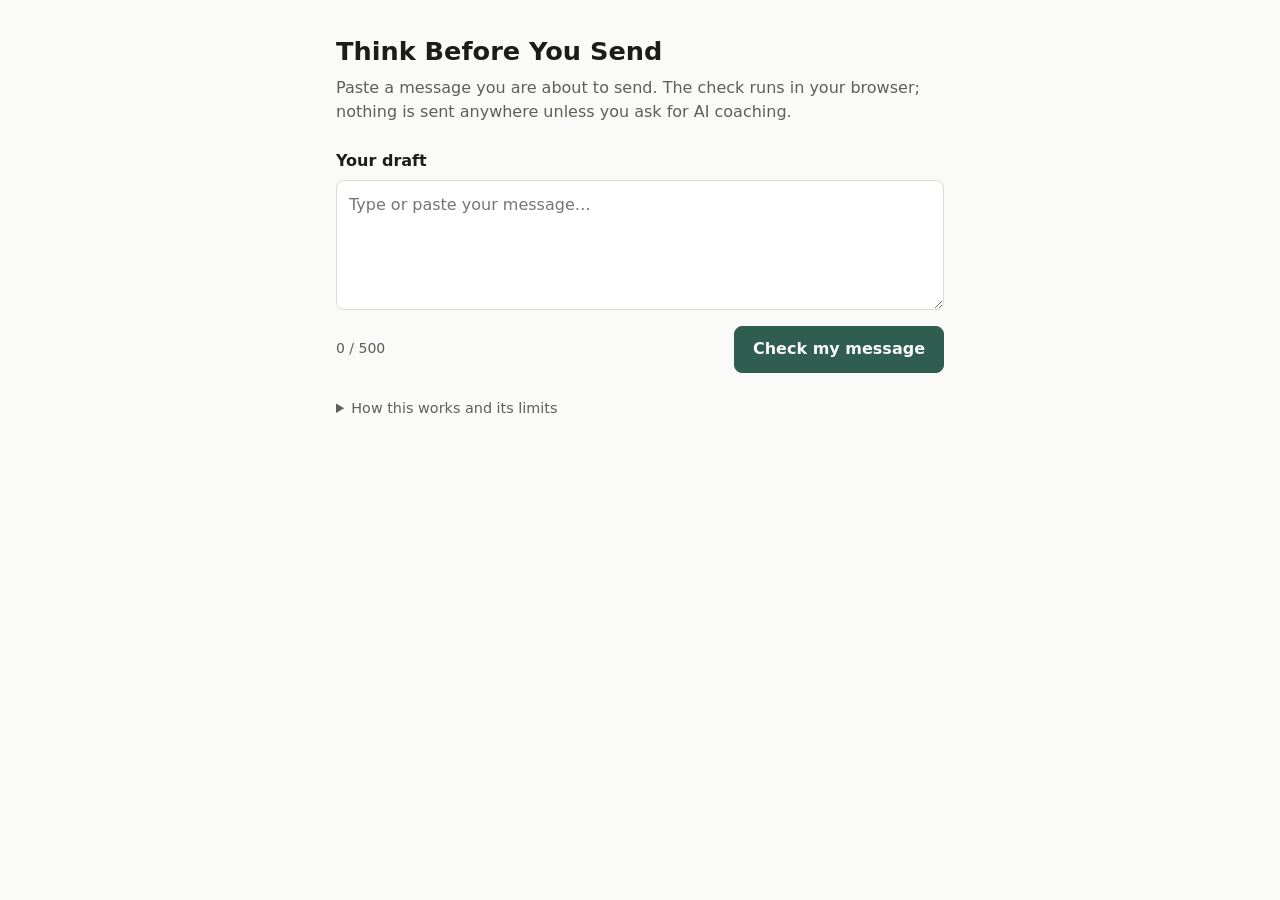
==== docs/index.html @ 40714831 "Think Before You Send: detector, worker, site" ====
<!doctype html>
<html lang="en">
<head>
<meta charset="utf-8">
<meta name="viewport" content="width=device-width, initial-scale=1">
<title>Think Before You Send</title>
<meta name="description" content="Check a draft message for aggression and get a calmer way to say it. The check runs in your browser.">
<style>
  :root {
    --bg: #fafaf8; --fg: #1c1c1a; --muted: #5f5f58; --card: #ffffff; --line: #dcdcd4;
    --accent: #2f5d50; --ok: #1f6b3a; --warn: #8a5a00; --bad: #a3262a;
    --ok-bg: #e7f4ea; --warn-bg: #fdf1d8; --bad-bg: #fbe6e6;
  }
  @media (prefers-color-scheme: dark) {
    :root:not([data-theme="light"]) {
      --bg: #151614; --fg: #ecece6; --muted: #a2a299; --card: #1d1f1c; --line: #34372f;
      --accent: #7fb7a4; --ok: #7ed39a; --warn: #f0c46a; --bad: #ff8d90;
      --ok-bg: #16301f; --warn-bg: #352a10; --bad-bg: #3a1a1b;
    }
  }
  * { box-sizing: border-box; }
  body { margin: 0; background: var(--bg); color: var(--fg); font: 16px/1.55 system-ui, -apple-system, "Segoe UI", sans-serif; }
  main { max-width: 640px; margin: 0 auto; padding: 32px 16px 56px; }
  h1 { font-size: 1.6rem; margin: 0 0 4px; }
  .sub { color: var(--muted); margin: 0 0 24px; }
  label { font-weight: 600; display: block; margin-bottom: 6px; }
  textarea { width: 100%; min-height: 130px; padding: 12px; font: inherit; color: var(--fg); background: var(--card);
             border: 1px solid var(--line); border-radius: 8px; resize: vertical; }
  textarea:focus-visible, button:focus-visible { outline: 3px solid var(--accent); outline-offset: 2px; }
  .row { display: flex; justify-content: space-between; align-items: center; gap: 12px; margin-top: 8px; }
  .count { color: var(--muted); font-size: .875rem; }
  button { font: inherit; font-weight: 600; padding: 10px 18px; border-radius: 8px; border: 1px solid var(--accent);
           background: var(--accent); color: var(--bg); cursor: pointer; }
  button.secondary { background: transparent; color: var(--accent); }
  button:disabled { opacity: .55; cursor: default; }
  #result { margin-top: 24px; }
  .panel { border-radius: 8px; padding: 16px; border: 1px solid var(--line); background: var(--card); }
  .panel.ok { background: var(--ok-bg); border-color: var(--ok); }
  .panel.warn { background: var(--warn-bg); border-color: var(--warn); }
  .panel.bad { background: var(--bad-bg); border-color: var(--bad); }
  .panel h2 { font-size: 1.05rem; margin: 0 0 6px; }
  .panel p { margin: 6px 0; }
  .panel ul { margin: 6px 0 0; padding-left: 1.2rem; }
  dl { margin: 12px 0 0; }
  dt { font-weight: 600; margin-top: 8px; }
  dd { margin: 0; }
  .starter { font-style: italic; }
  .actions { margin-top: 12px; display: flex; gap: 8px; flex-wrap: wrap; }
  .note { color: var(--muted); font-size: .875rem; margin-top: 24px; }
  details { margin-top: 24px; color: var(--muted); font-size: .9rem; }
  summary { cursor: pointer; }
</style>
</head>
<body>
<main>
  <h1>Think Before You Send</h1>
  <p class="sub">Paste a message you are about to send. The check runs in your browser; nothing is sent anywhere unless you ask for AI coaching.</p>

  <label for="draft">Your draft</label>
  <textarea id="draft" maxlength="500" placeholder="Type or paste your message…" aria-describedby="count"></textarea>
  <div class="row">
    <span class="count" id="count" aria-live="off">0 / 500</span>
    <button id="check" type="button">Check my message</button>
  </div>

  <div id="result" role="status" aria-live="polite"></div>

  <details>
    <summary>How this works and its limits</summary>
    <p>A small classifier trained on public comment data (Civil Comments, CC0) scores your text locally. It misses roughly half of aggressive messages and can flag harmless ones, so treat it as a prompt to reread, not a verdict.</p>
    <p>If you choose AI coaching, only that message is sent to a proxy and on to a third-party language model (via OpenRouter). It is not stored by this site. Do not include names, passwords or other private details.</p>
    <p>This is a communication aid, not therapy or crisis support.</p>
  </details>
</main>

<script src="detector.js"></script>
<script>
(function () {
  "use strict";
  // Set to your deployed Worker URL, e.g. "https://think-before-you-send.<account>.workers.dev".
  // Leave empty to run fully offline (local tips only, no AI coaching button).
  var WORKER_URL = "https://think-before-you-send.drmurtadha.workers.dev";

  var SELF_HARM = /\b(kill(ing)? myself|end(ing)? my life|want to die|wanna die|suicid\w*|don'?t want to (live|be here|exist)|better off dead)\b/i;
  var LOCAL_TIPS = [
    "Name the feeling instead of the person: “I felt ignored” lands better than “You never listen.”",
    "Describe what happened, not what the other person is.",
    "Say what you need next, in one sentence.",
    "If you are very angry, wait ten minutes before sending."
  ];

  var $ = function (id) { return document.getElementById(id); };
  var draft = $("draft"), result = $("result"), checkBtn = $("check"), detector = null;

  function el(tag, cls, text) {
    var n = document.createElement(tag);
    if (cls) n.className = cls;
    if (text != null) n.textContent = text;
    return n;
  }
  function panel(kind, title) {
    var p = el("div", "panel " + kind);
    p.appendChild(el("h2", null, title));
    return p;
  }
  function show(node) { result.replaceChildren(node); }

  draft.addEventListener("input", function () { $("count").textContent = draft.value.length + " / 500"; });

  fetch("model.json").then(function (r) {
    if (!r.ok) throw new Error(r.status);
    return r.json();
  }).then(function (m) {
    detector = AggressionDetector.create(m);
  }).catch(function () {
    checkBtn.disabled = true;
    show(panel("warn", "Could not load the checker. Reload the page, or open it from a web server rather than a file."));
  });

  function localTips(parent) {
    var ul = el("ul");
    LOCAL_TIPS.forEach(function (t) { ul.appendChild(el("li", null, t)); });
    parent.appendChild(ul);
  }

  function renderCoaching(box, c) {
    box.replaceChildren();
    box.appendChild(el("h2", null, c.aggressive ? "AI coaching" : "AI second opinion: this reads as direct, not aggressive"));
    var dl = el("dl");
    [["Likely feeling or need", c.feeling], ["How it may land", c.impact], ["Try this", c.tip]].forEach(function (kv) {
      if (!kv[1]) return;
      dl.appendChild(el("dt", null, kv[0]));
      dl.appendChild(el("dd", null, kv[1]));
    });
    if (c.starter) {
      dl.appendChild(el("dt", null, "Start your own version with"));
      dl.appendChild(el("dd", "starter", "“" + c.starter + " …”"));
    }
    box.appendChild(dl);
  }

  function askAI(text, band, box, btn) {
    btn.disabled = true;
    btn.textContent = "Asking…";
    fetch(WORKER_URL.replace(/\/$/, "") + "/coach", {
      method: "POST",
      headers: { "content-type": "application/json" },
      body: JSON.stringify({ message: text, band: band })
    }).then(function (r) {
      if (!r.ok) throw new Error(r.status);
      return r.json();
    }).then(function (c) {
      renderCoaching(box, c);
    }).catch(function () {
      btn.disabled = false;
      btn.textContent = "Try AI coaching again";
      var old = box.querySelector(".err");
      if (!old) box.appendChild(el("p", "err", "AI coaching is unavailable right now. The tips above still apply."));
    });
  }

  function aiBlock(text, band, label) {
    var box = el("div", "ai");
    if (!WORKER_URL) return box;
    var btn = el("button", "secondary", label);
    btn.type = "button";
    btn.addEventListener("click", function () { askAI(text, band, box, btn); });
    var actions = el("div", "actions");
    actions.appendChild(btn);
    box.appendChild(actions);
    box.appendChild(el("p", "note", "Sends this message to a third-party AI service."));
    return box;
  }

  checkBtn.addEventListener("click", function () {
    var text = draft.value.trim();
    if (!text) { show(panel("warn", "Type a message first.")); return; }
    if (!detector) return;

    if (SELF_HARM.test(text)) {
      var s = panel("warn", "This sounds like it may be about you, not someone else");
      s.appendChild(el("p", null, "If you are thinking about hurting yourself, please contact local emergency services or a crisis line now, or talk to someone you trust. You can find a crisis line for your country at findahelpline.com."));
      s.appendChild(el("p", null, "This tool is not able to help with that."));
      show(s);
      return;
    }

    var r = detector.check(text);
    var p;
    if (r.band === "ok") {
      p = panel("ok", "No aggression flagged");
      p.appendChild(el("p", null, "The checker misses some things. Read it once more as the person receiving it."));
    } else if (r.band === "borderline") {
      p = panel("warn", "This could be read as aggressive");
      p.appendChild(el("p", null, "It is close to the line. Consider how the other person will feel, or get a second opinion."));
      localTips(p);
      p.appendChild(aiBlock(text, "borderline", "Get a second opinion from AI"));
    } else {
      p = panel("bad", "Hold on: this reads as aggressive");
      p.appendChild(el("p", null, "Before sending, try one of these:"));
      localTips(p);
      p.appendChild(aiBlock(text, "block", "Get AI coaching for this message"));
    }
    show(p);
  });
})();
</script>
</body>
</html>
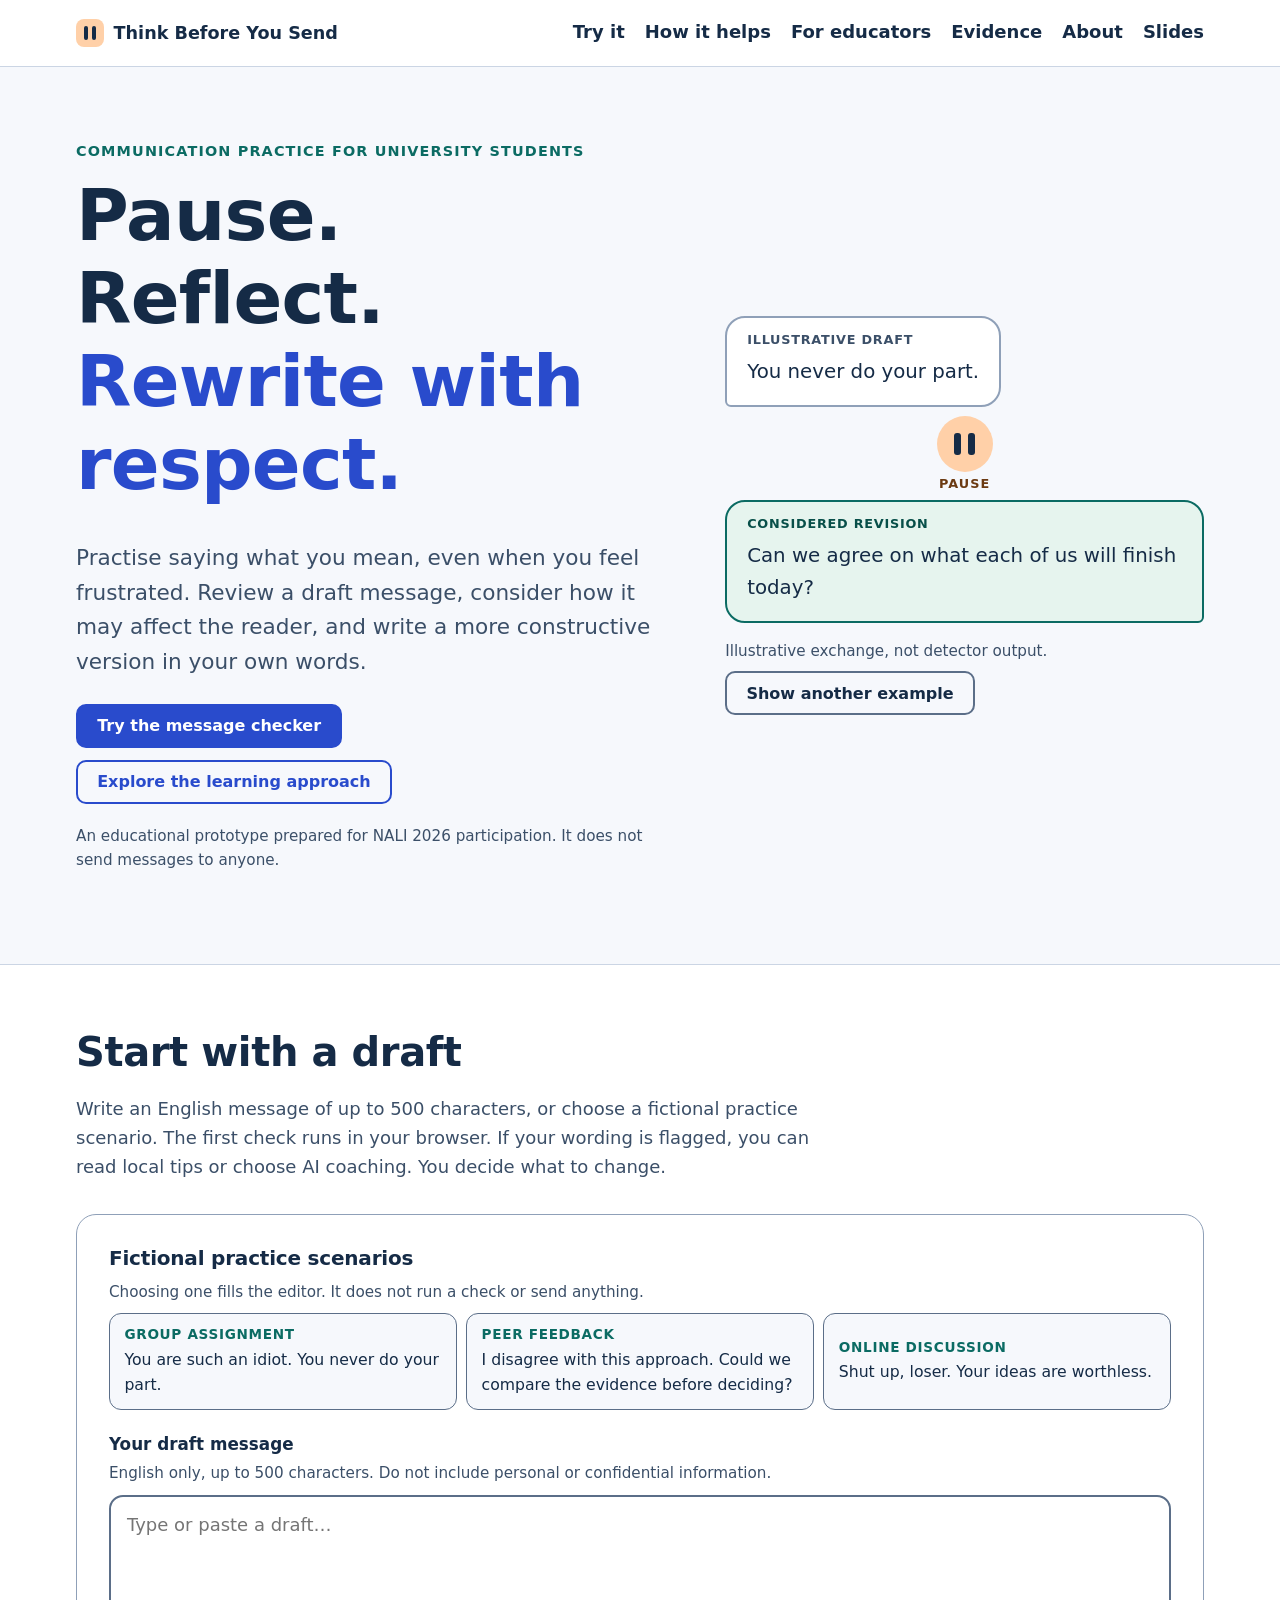
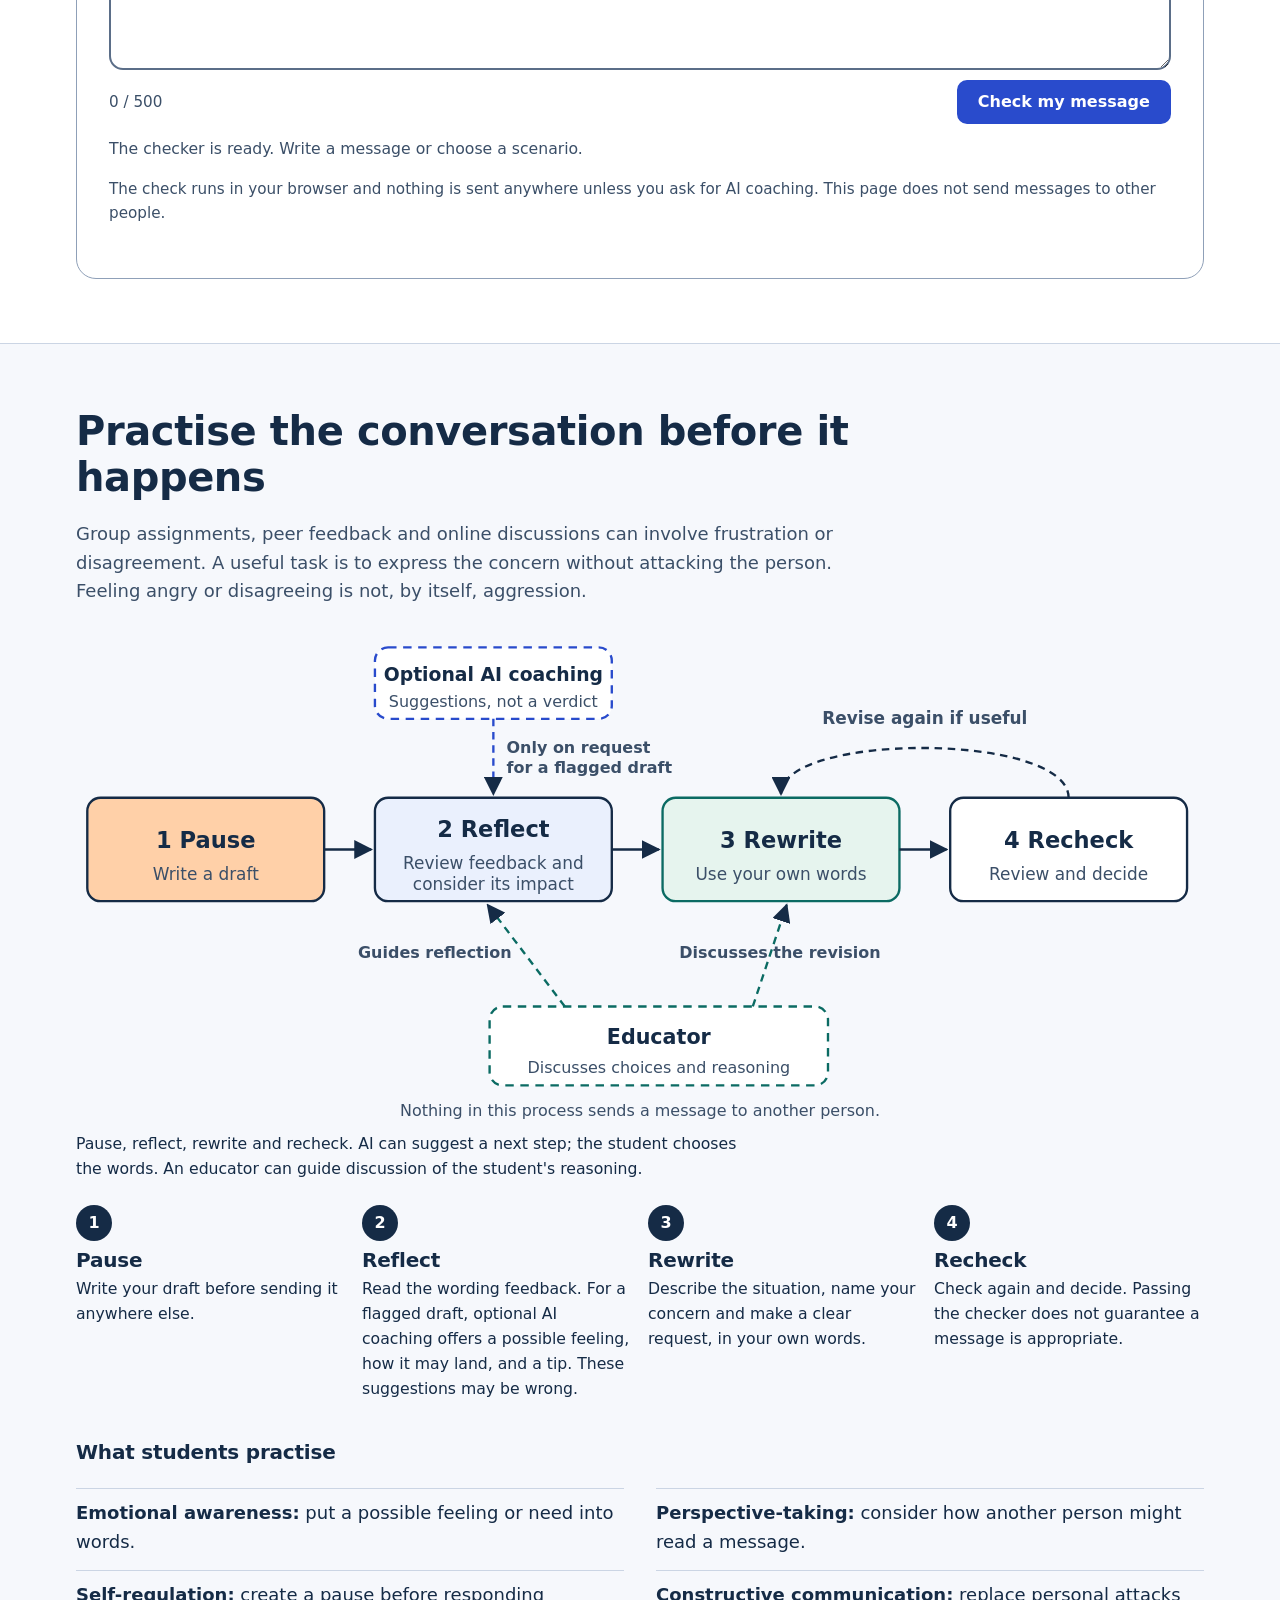
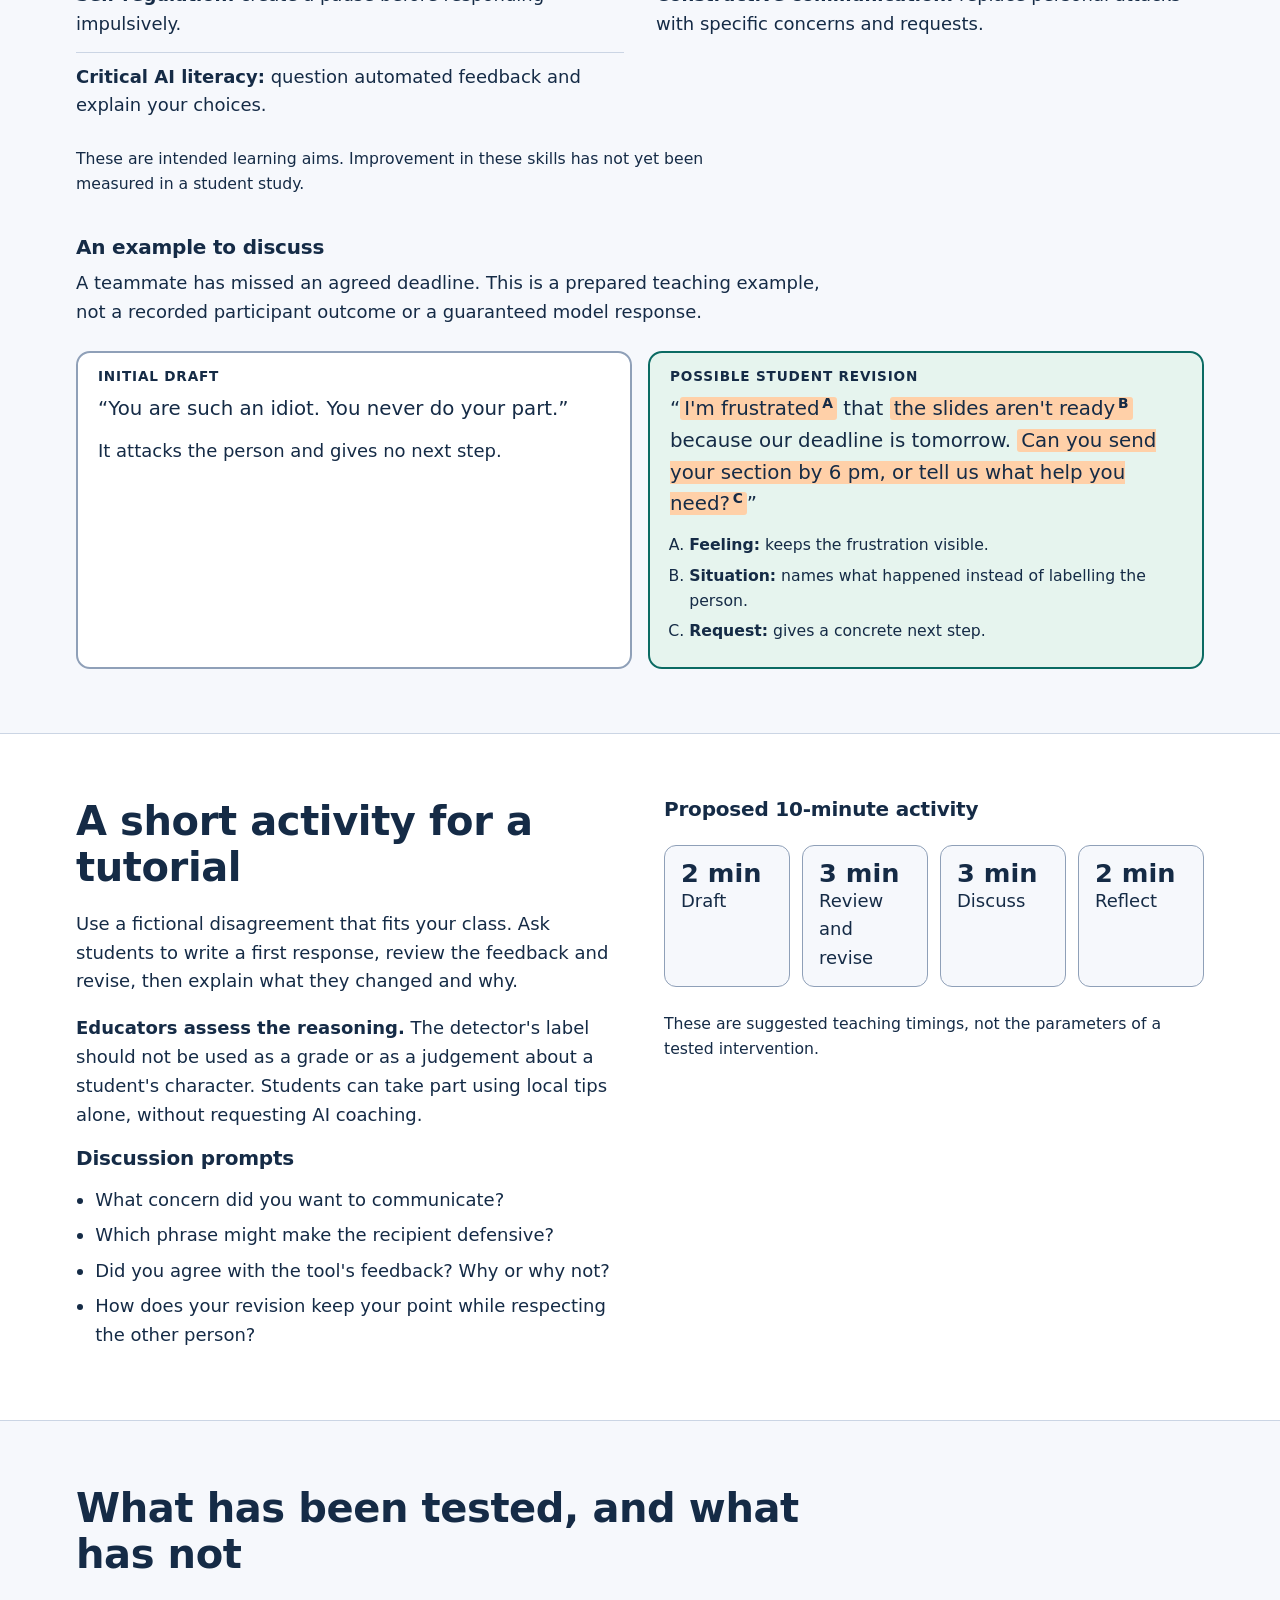
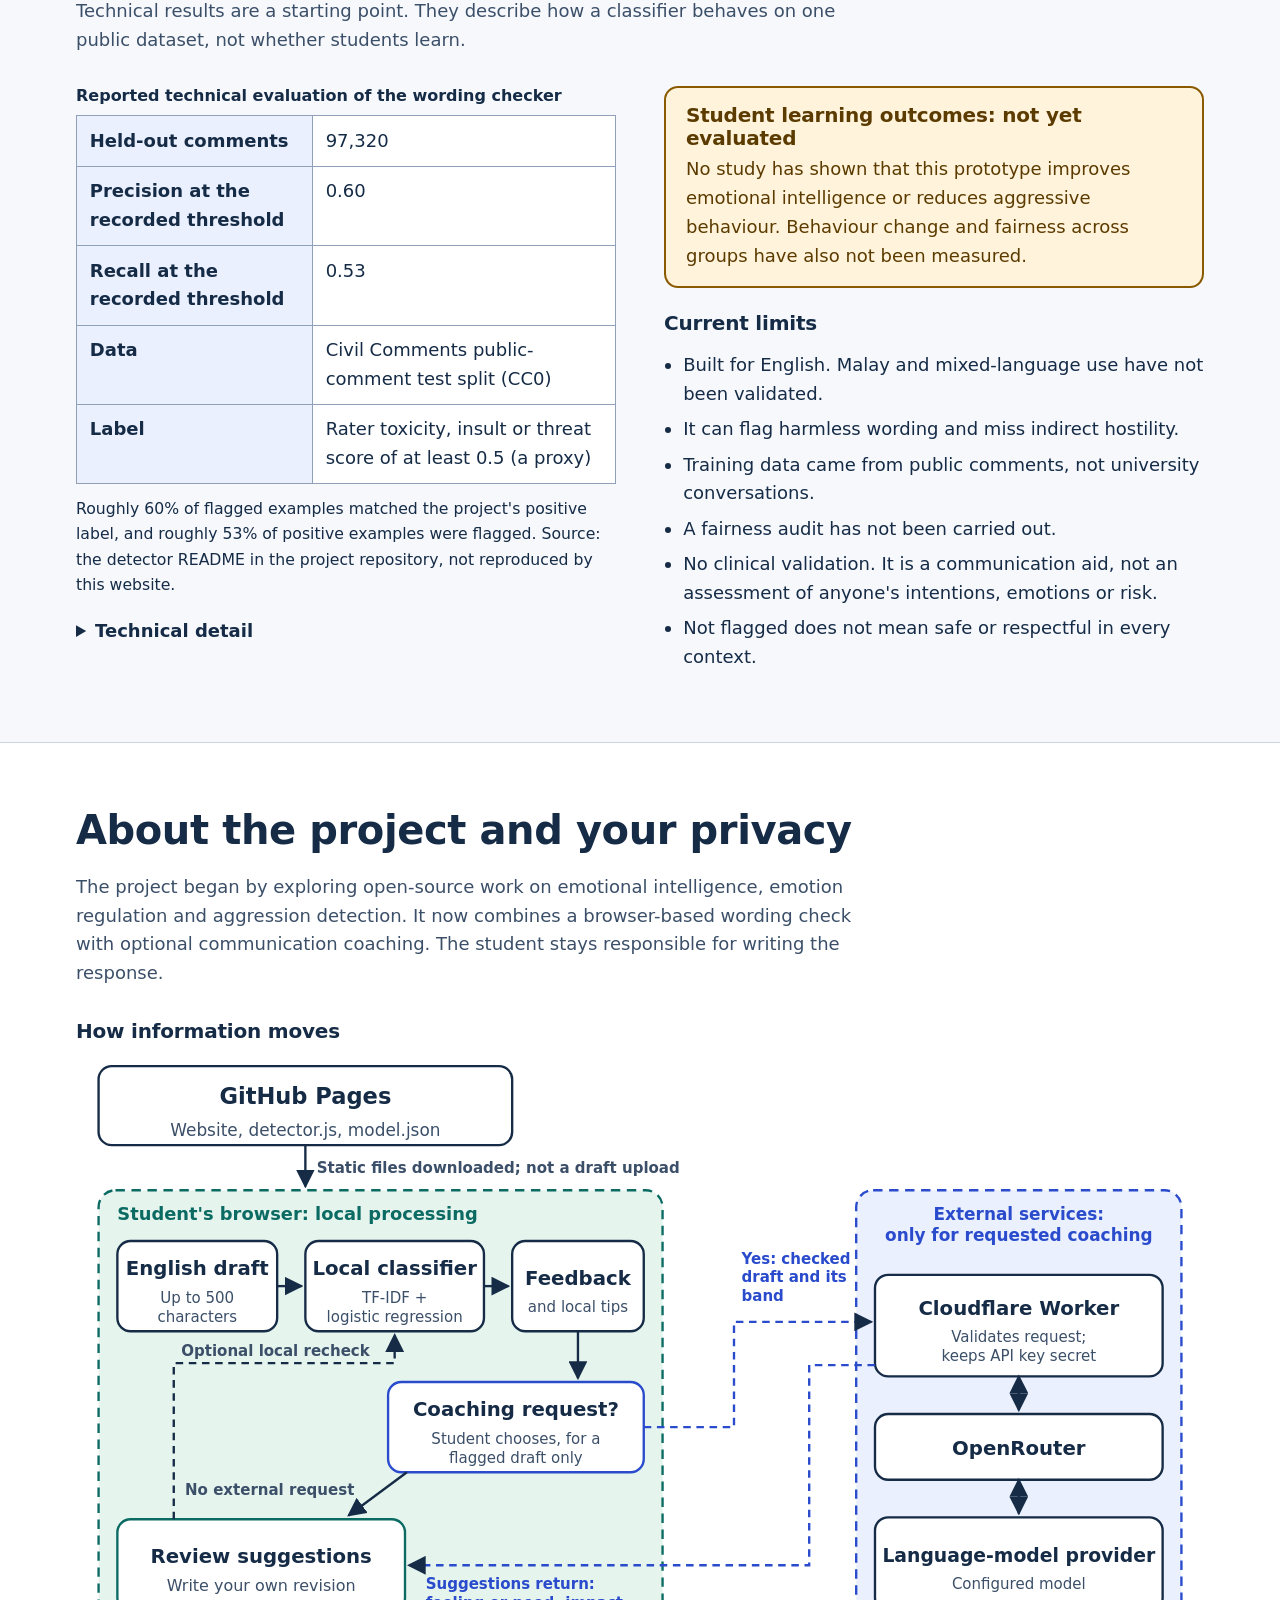
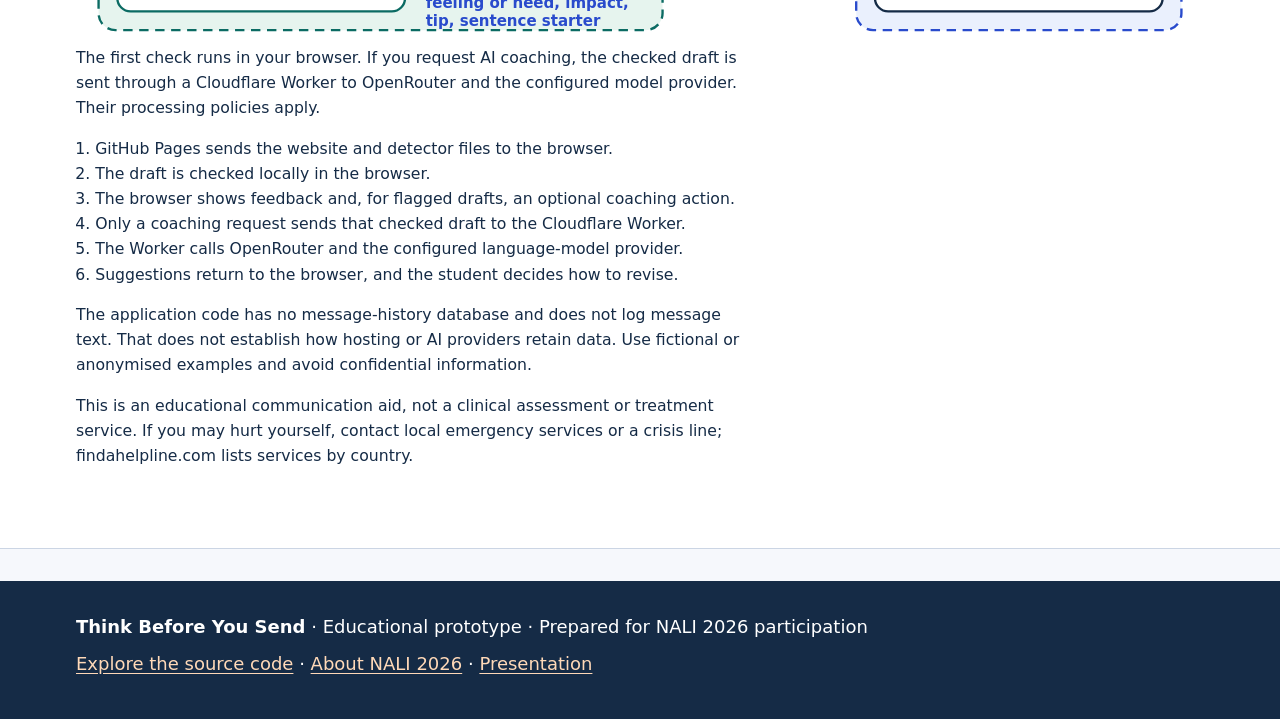
==== commit 8d7b40f0: "Redesign site for NALI 2026 and add browser presentation - New page structure: hero, checker, learni" ====
--- a/docs/index.html
+++ b/docs/index.html
@@ -3,207 +3,325 @@
 <head>
 <meta charset="utf-8">
 <meta name="viewport" content="width=device-width, initial-scale=1">
-<title>Think Before You Send</title>
-<meta name="description" content="Check a draft message for aggression and get a calmer way to say it. The check runs in your browser.">
-<style>
-  :root {
-    --bg: #fafaf8; --fg: #1c1c1a; --muted: #5f5f58; --card: #ffffff; --line: #dcdcd4;
-    --accent: #2f5d50; --ok: #1f6b3a; --warn: #8a5a00; --bad: #a3262a;
-    --ok-bg: #e7f4ea; --warn-bg: #fdf1d8; --bad-bg: #fbe6e6;
-  }
-  @media (prefers-color-scheme: dark) {
-    :root:not([data-theme="light"]) {
-      --bg: #151614; --fg: #ecece6; --muted: #a2a299; --card: #1d1f1c; --line: #34372f;
-      --accent: #7fb7a4; --ok: #7ed39a; --warn: #f0c46a; --bad: #ff8d90;
-      --ok-bg: #16301f; --warn-bg: #352a10; --bad-bg: #3a1a1b;
-    }
-  }
-  * { box-sizing: border-box; }
-  body { margin: 0; background: var(--bg); color: var(--fg); font: 16px/1.55 system-ui, -apple-system, "Segoe UI", sans-serif; }
-  main { max-width: 640px; margin: 0 auto; padding: 32px 16px 56px; }
-  h1 { font-size: 1.6rem; margin: 0 0 4px; }
-  .sub { color: var(--muted); margin: 0 0 24px; }
-  label { font-weight: 600; display: block; margin-bottom: 6px; }
-  textarea { width: 100%; min-height: 130px; padding: 12px; font: inherit; color: var(--fg); background: var(--card);
-             border: 1px solid var(--line); border-radius: 8px; resize: vertical; }
-  textarea:focus-visible, button:focus-visible { outline: 3px solid var(--accent); outline-offset: 2px; }
-  .row { display: flex; justify-content: space-between; align-items: center; gap: 12px; margin-top: 8px; }
-  .count { color: var(--muted); font-size: .875rem; }
-  button { font: inherit; font-weight: 600; padding: 10px 18px; border-radius: 8px; border: 1px solid var(--accent);
-           background: var(--accent); color: var(--bg); cursor: pointer; }
-  button.secondary { background: transparent; color: var(--accent); }
-  button:disabled { opacity: .55; cursor: default; }
-  #result { margin-top: 24px; }
-  .panel { border-radius: 8px; padding: 16px; border: 1px solid var(--line); background: var(--card); }
-  .panel.ok { background: var(--ok-bg); border-color: var(--ok); }
-  .panel.warn { background: var(--warn-bg); border-color: var(--warn); }
-  .panel.bad { background: var(--bad-bg); border-color: var(--bad); }
-  .panel h2 { font-size: 1.05rem; margin: 0 0 6px; }
-  .panel p { margin: 6px 0; }
-  .panel ul { margin: 6px 0 0; padding-left: 1.2rem; }
-  dl { margin: 12px 0 0; }
-  dt { font-weight: 600; margin-top: 8px; }
-  dd { margin: 0; }
-  .starter { font-style: italic; }
-  .actions { margin-top: 12px; display: flex; gap: 8px; flex-wrap: wrap; }
-  .note { color: var(--muted); font-size: .875rem; margin-top: 24px; }
-  details { margin-top: 24px; color: var(--muted); font-size: .9rem; }
-  summary { cursor: pointer; }
-</style>
+<title>Think Before You Send: practise respectful messages</title>
+<meta name="description" content="A communication practice tool for university students: check a draft message, reflect on how it may land, and rewrite it in your own words.">
+<link rel="stylesheet" href="assets/css/site.css">
 </head>
 <body>
-<main>
-  <h1>Think Before You Send</h1>
-  <p class="sub">Paste a message you are about to send. The check runs in your browser; nothing is sent anywhere unless you ask for AI coaching.</p>
-
-  <label for="draft">Your draft</label>
-  <textarea id="draft" maxlength="500" placeholder="Type or paste your message…" aria-describedby="count"></textarea>
-  <div class="row">
-    <span class="count" id="count" aria-live="off">0 / 500</span>
-    <button id="check" type="button">Check my message</button>
+<a class="skip-link" href="#try">Skip to the message checker</a>
+
+<header class="site-header">
+  <div class="container">
+    <a class="brand" href="#top"><span class="brand__mark" aria-hidden="true"><i></i><i></i></span>Think Before You Send</a>
+    <nav class="site-nav" aria-label="Main">
+      <ul>
+        <li><a href="#try">Try it</a></li>
+        <li><a href="#how">How it helps</a></li>
+        <li><a href="#educators">For educators</a></li>
+        <li><a href="#evidence">Evidence</a></li>
+        <li><a href="#about">About</a></li>
+        <li><a href="presentation/">Slides</a></li>
+      </ul>
+    </nav>
   </div>
-
-  <div id="result" role="status" aria-live="polite"></div>
-
-  <details>
-    <summary>How this works and its limits</summary>
-    <p>A small classifier trained on public comment data (Civil Comments, CC0) scores your text locally. It misses roughly half of aggressive messages and can flag harmless ones, so treat it as a prompt to reread, not a verdict.</p>
-    <p>If you choose AI coaching, only that message is sent to a proxy and on to a third-party language model (via OpenRouter). It is not stored by this site. Do not include names, passwords or other private details.</p>
-    <p>This is a communication aid, not therapy or crisis support.</p>
-  </details>
+</header>
+
+<main id="top">
+  <section class="hero" aria-labelledby="hero-title">
+    <div class="container hero__grid">
+      <div>
+        <p class="eyebrow">Communication practice for university students</p>
+        <h1 id="hero-title"><span>Pause. Reflect.</span> <span class="accent">Rewrite with respect.</span></h1>
+        <p class="hero__lede">Practise saying what you mean, even when you feel frustrated. Review a draft message, consider how it may affect the reader, and write a more constructive version in your own words.</p>
+        <div class="hero__actions">
+          <a class="btn" href="#try" id="cta-try">Try the message checker</a>
+          <a class="btn btn--secondary" href="#how">Explore the learning approach</a>
+        </div>
+        <p class="hero__context">An educational prototype prepared for NALI 2026 participation. It does not send messages to anyone.</p>
+      </div>
+
+      <figure class="exchange" aria-labelledby="exchange-cap">
+        <div class="exchange__stack">
+          <div class="msg msg--draft fade" id="ex-draft-box">
+            <span class="msg__label">Illustrative draft</span>
+            <p id="ex-draft">You never do your part.</p>
+          </div>
+          <div class="pause" aria-hidden="true">
+            <span class="pause__icon"><i></i><i></i></span>
+            <span class="pause__text">Pause</span>
+          </div>
+          <div class="msg msg--revision fade" id="ex-rev-box">
+            <span class="msg__label">Considered revision</span>
+            <p id="ex-rev">Can we agree on what each of us will finish today?</p>
+          </div>
+        </div>
+        <figcaption class="exchange__caption" id="exchange-cap">
+          <p>Illustrative exchange, not detector output.</p>
+          <button type="button" class="btn btn--quiet" id="ex-toggle">Show another example</button>
+        </figcaption>
+      </figure>
+    </div>
+  </section>
+
+  <section class="section section--surface" id="try" aria-labelledby="try-title">
+    <div class="container">
+      <div class="section__intro">
+        <h2 id="try-title">Start with a draft</h2>
+        <p>Write an English message of up to 500 characters, or choose a fictional practice scenario. The first check runs in your browser. If your wording is flagged, you can read local tips or choose AI coaching. You decide what to change.</p>
+      </div>
+
+      <div class="workspace">
+        <h3 id="scenarios-title">Fictional practice scenarios</h3>
+        <p class="field-hint">Choosing one fills the editor. It does not run a check or send anything.</p>
+        <ul class="scenario-list" aria-labelledby="scenarios-title">
+          <li><button type="button" class="scenario" data-text="You are such an idiot. You never do your part."><strong>Group assignment</strong><span>You are such an idiot. You never do your part.</span></button></li>
+          <li><button type="button" class="scenario" data-text="I disagree with this approach. Could we compare the evidence before deciding?"><strong>Peer feedback</strong><span>I disagree with this approach. Could we compare the evidence before deciding?</span></button></li>
+          <li><button type="button" class="scenario" data-text="Shut up, loser. Your ideas are worthless."><strong>Online discussion</strong><span>Shut up, loser. Your ideas are worthless.</span></button></li>
+        </ul>
+
+        <label class="field-label" for="draft">Your draft message</label>
+        <p class="field-hint" id="draft-hint">English only, up to 500 characters. Do not include personal or confidential information.</p>
+        <textarea id="draft" maxlength="500" rows="5" aria-describedby="draft-hint count draft-error" placeholder="Type or paste a draft…"></textarea>
+        <p class="field-error" id="draft-error" hidden></p>
+        <div class="field-row">
+          <span class="counter" id="count">0 / 500</span>
+          <button type="button" class="btn" id="check" disabled>Check my message</button>
+        </div>
+        <p class="status" id="status" role="status">Loading the checker…</p>
+        <p class="privacy-line">The check runs in your browser and nothing is sent anywhere unless you ask for AI coaching. This page does not send messages to other people.</p>
+
+        <div class="result" id="result"></div>
+
+        <div class="reflect" id="reflect" hidden>
+          <h3>Reflect and revise</h3>
+          <label class="field-label" for="reflection">What would you change, and why?</label>
+          <p class="field-hint">Optional. Kept only on this page while it is open.</p>
+          <textarea id="reflection" rows="3" maxlength="1000"></textarea>
+          <div class="btn-row">
+            <button type="button" class="btn btn--secondary" id="write-revision">Write my revision</button>
+            <button type="button" class="btn btn--quiet" id="reset">Clear this practice</button>
+          </div>
+
+          <div id="revision-wrap" hidden>
+            <label class="field-label" for="revision" style="margin-top:1.25rem">Your revision</label>
+            <p class="field-hint" id="revision-hint">Write it in your own words. The checker looks at wording only.</p>
+            <textarea id="revision" maxlength="500" rows="4" aria-describedby="revision-hint revision-count revision-error"></textarea>
+            <p class="field-error" id="revision-error" hidden></p>
+            <div class="field-row">
+              <span class="counter" id="revision-count">0 / 500</span>
+              <button type="button" class="btn" id="check-revision">Check my revision</button>
+            </div>
+            <div class="result" id="revision-result"></div>
+          </div>
+        </div>
+      </div>
+    </div>
+  </section>
+
+  <section class="section" id="how" aria-labelledby="how-title">
+    <div class="container">
+      <div class="section__intro">
+        <h2 id="how-title">Practise the conversation before it happens</h2>
+        <p>Group assignments, peer feedback and online discussions can involve frustration or disagreement. A useful task is to express the concern without attacking the person. Feeling angry or disagreeing is not, by itself, aggression.</p>
+      </div>
+
+      <figure class="diagram diagram--wide">
+        <!-- diagram:learning-process.svg -->
+<svg xmlns="http://www.w3.org/2000/svg" viewBox="0 0 1200 524" role="img" aria-labelledby="lp-t lp-d" font-family='Manrope, "Avenir Next", "Segoe UI", system-ui, -apple-system, Arial, sans-serif'>
+<title id="lp-t">Learning process: pause, reflect, rewrite, recheck</title>
+<desc id="lp-d">Four steps in a row: Pause (write a draft), Reflect (review feedback and consider its impact), Rewrite (use your own words), Recheck (review and decide), with a dashed loop from Recheck back to Rewrite. Optional AI coaching feeds Reflect only on request for a flagged draft. An educator guides reflection and discusses the revision. No step sends a message to another person.</desc>
+<defs>
+<marker id="lp-m" viewBox="0 0 10 10" refX="9" refY="5" markerWidth="8" markerHeight="8" orient="auto-start-reverse"><path d="M0 0 L10 5 L0 10 z" fill="#152B46"/></marker>
+<marker id="lp-ms" viewBox="0 0 10 10" refX="1" refY="5" markerWidth="8" markerHeight="8" orient="auto"><path d="M10 0 L0 5 L10 10 z" fill="#152B46"/></marker>
+</defs>
+<rect x="12" y="170" width="252" height="110" rx="14" fill="#FFD0A8" stroke="#152B46" stroke-width="2.5"/><text x="138" y="223.35" text-anchor="middle" font-size="24" font-weight="800" fill="#152B46"><tspan x="138" dy="0">1  Pause</tspan></text><text x="138" y="256.95" text-anchor="middle" font-size="18" font-weight="500" fill="#3B4F68"><tspan x="138" dy="0">Write a draft</tspan></text><rect x="318" y="170" width="252" height="110" rx="14" fill="#EAF0FD" stroke="#152B46" stroke-width="2.5"/><text x="444" y="212.1" text-anchor="middle" font-size="24" font-weight="800" fill="#152B46"><tspan x="444" dy="0">2  Reflect</tspan></text><text x="444" y="245.7" text-anchor="middle" font-size="18" font-weight="500" fill="#3B4F68"><tspan x="444" dy="0">Review feedback and</tspan><tspan x="444" dy="22.5">consider its impact</tspan></text><rect x="624" y="170" width="252" height="110" rx="14" fill="#E6F4EE" stroke="#0B6B63" stroke-width="2.5"/><text x="750" y="223.35" text-anchor="middle" font-size="24" font-weight="800" fill="#152B46"><tspan x="750" dy="0">3  Rewrite</tspan></text><text x="750" y="256.95" text-anchor="middle" font-size="18" font-weight="500" fill="#3B4F68"><tspan x="750" dy="0">Use your own words</tspan></text><rect x="930" y="170" width="252" height="110" rx="14" fill="#FFFFFF" stroke="#152B46" stroke-width="2.5"/><text x="1056" y="223.35" text-anchor="middle" font-size="24" font-weight="800" fill="#152B46"><tspan x="1056" dy="0">4  Recheck</tspan></text><text x="1056" y="256.95" text-anchor="middle" font-size="18" font-weight="500" fill="#3B4F68"><tspan x="1056" dy="0">Review and decide</tspan></text><path d="M264 225 H314" fill="none" stroke="#152B46" stroke-width="2.5" marker-end="url(#lp-m)"/><path d="M570 225 H620" fill="none" stroke="#152B46" stroke-width="2.5" marker-end="url(#lp-m)"/><path d="M876 225 H926" fill="none" stroke="#152B46" stroke-width="2.5" marker-end="url(#lp-m)"/><path d="M1056 170 C1056 100 750 100 750 166" fill="none" stroke="#152B46" stroke-width="2.5" stroke-dasharray="8 6" marker-end="url(#lp-m)"/><text x="903" y="92" text-anchor="middle" font-size="18" font-weight="600" fill="#3B4F68"><tspan x="903" dy="0">Revise again if useful</tspan></text><rect x="318" y="10" width="252" height="76" rx="14" fill="#FFFFFF" stroke="#294BCC" stroke-width="2.5" stroke-dasharray="9 7"/><text x="444" y="45.375" text-anchor="middle" font-size="20" font-weight="800" fill="#152B46"><tspan x="444" dy="0">Optional AI coaching</tspan></text><text x="444" y="73.775" text-anchor="middle" font-size="17" font-weight="500" fill="#3B4F68"><tspan x="444" dy="0">Suggestions, not a verdict</tspan></text><path d="M444 86 V166" fill="none" stroke="#294BCC" stroke-width="2.5" stroke-dasharray="8 6" marker-end="url(#lp-m)"/><text x="458" y="122" text-anchor="start" font-size="17" font-weight="600" fill="#3B4F68"><tspan x="458" dy="0">Only on request</tspan><tspan x="458" dy="21.25">for a flagged draft</tspan></text><rect x="440" y="392" width="360" height="84" rx="14" fill="#FFFFFF" stroke="#0B6B63" stroke-width="2.5" stroke-dasharray="9 7"/><text x="620" y="432.175" text-anchor="middle" font-size="22" font-weight="800" fill="#152B46"><tspan x="620" dy="0">Educator</tspan></text><text x="620" y="463.075" text-anchor="middle" font-size="17" font-weight="500" fill="#3B4F68"><tspan x="620" dy="0">Discusses choices and reasoning</tspan></text><path d="M520 392 L438 284" fill="none" stroke="#0B6B63" stroke-width="2.5" stroke-dasharray="8 6" marker-end="url(#lp-m)"/><path d="M720 392 L756 284" fill="none" stroke="#0B6B63" stroke-width="2.5" stroke-dasharray="8 6" marker-end="url(#lp-m)"/><text x="300" y="340" text-anchor="start" font-size="17" font-weight="600" fill="#3B4F68"><tspan x="300" dy="0">Guides reflection</tspan></text><text x="856" y="340" text-anchor="end" font-size="17" font-weight="600" fill="#3B4F68"><tspan x="856" dy="0">Discusses the revision</tspan></text><text x="600" y="508" text-anchor="middle" font-size="17" font-weight="500" fill="#3B4F68"><tspan x="600" dy="0">Nothing in this process sends a message to another person.</tspan></text>
+</svg>
+<!-- /diagram:learning-process.svg -->
+      </figure>
+      <figure class="diagram diagram--tall">
+        <!-- diagram:learning-process-mobile.svg -->
+<svg xmlns="http://www.w3.org/2000/svg" viewBox="0 0 420 870" role="img" aria-labelledby="lpm-t lpm-d" font-family='Manrope, "Avenir Next", "Segoe UI", system-ui, -apple-system, Arial, sans-serif'>
+<title id="lpm-t">Learning process: pause, reflect, rewrite, recheck</title>
+<desc id="lpm-d">Four steps in a row: Pause (write a draft), Reflect (review feedback and consider its impact), Rewrite (use your own words), Recheck (review and decide), with a dashed loop from Recheck back to Rewrite. Optional AI coaching feeds Reflect only on request for a flagged draft. An educator guides reflection and discusses the revision. No step sends a message to another person.</desc>
+<defs>
+<marker id="lpm-m" viewBox="0 0 10 10" refX="9" refY="5" markerWidth="8" markerHeight="8" orient="auto-start-reverse"><path d="M0 0 L10 5 L0 10 z" fill="#152B46"/></marker>
+<marker id="lpm-ms" viewBox="0 0 10 10" refX="1" refY="5" markerWidth="8" markerHeight="8" orient="auto"><path d="M10 0 L0 5 L10 10 z" fill="#152B46"/></marker>
+</defs>
+<rect x="30" y="20" width="340" height="90" rx="14" fill="#FFD0A8" stroke="#152B46" stroke-width="2.5"/><text x="200" y="63.35" text-anchor="middle" font-size="24" font-weight="800" fill="#152B46"><tspan x="200" dy="0">1  Pause</tspan></text><text x="200" y="96.94999999999999" text-anchor="middle" font-size="18" font-weight="500" fill="#3B4F68"><tspan x="200" dy="0">Write a draft</tspan></text><path d="M200 110 V158" fill="none" stroke="#152B46" stroke-width="2.5" marker-end="url(#lpm-m)"/><rect x="30" y="162" width="340" height="100" rx="14" fill="#EAF0FD" stroke="#152B46" stroke-width="2.5"/><text x="200" y="199.1" text-anchor="middle" font-size="24" font-weight="800" fill="#152B46"><tspan x="200" dy="0">2  Reflect</tspan></text><text x="200" y="232.7" text-anchor="middle" font-size="18" font-weight="500" fill="#3B4F68"><tspan x="200" dy="0">Review feedback and</tspan><tspan x="200" dy="22.5">consider its impact</tspan></text><rect x="100" y="296" width="290" height="90" rx="14" fill="#FFFFFF" stroke="#294BCC" stroke-width="2.5" stroke-dasharray="9 7"/><text x="245" y="328.6" text-anchor="middle" font-size="19" font-weight="800" fill="#152B46"><tspan x="245" dy="0">Optional AI coaching</tspan></text><text x="245" y="355.55" text-anchor="middle" font-size="16" font-weight="500" fill="#3B4F68"><tspan x="245" dy="0">Suggestions, only on request</tspan><tspan x="245" dy="20">for a flagged draft</tspan></text><path d="M245 296 V266" fill="none" stroke="#294BCC" stroke-width="2.5" stroke-dasharray="8 6" marker-end="url(#lpm-m)"/><path d="M60 262 V420" fill="none" stroke="#152B46" stroke-width="2.5" marker-end="url(#lpm-m)"/><rect x="30" y="424" width="340" height="90" rx="14" fill="#E6F4EE" stroke="#0B6B63" stroke-width="2.5"/><text x="200" y="467.35" text-anchor="middle" font-size="24" font-weight="800" fill="#152B46"><tspan x="200" dy="0">3  Rewrite</tspan></text><text x="200" y="500.95000000000005" text-anchor="middle" font-size="18" font-weight="500" fill="#3B4F68"><tspan x="200" dy="0">Use your own words</tspan></text><path d="M200 514 V562" fill="none" stroke="#152B46" stroke-width="2.5" marker-end="url(#lpm-m)"/><rect x="30" y="566" width="340" height="100" rx="14" fill="#FFFFFF" stroke="#152B46" stroke-width="2.5"/><text x="200" y="603.1" text-anchor="middle" font-size="24" font-weight="800" fill="#152B46"><tspan x="200" dy="0">4  Recheck</tspan></text><text x="200" y="636.7" text-anchor="middle" font-size="18" font-weight="500" fill="#3B4F68"><tspan x="200" dy="0">Review and decide;</tspan><tspan x="200" dy="22.5">revise again if useful</tspan></text><path d="M370 616 H392 V469 H374" fill="none" stroke="#152B46" stroke-width="2.5" stroke-dasharray="8 6" marker-end="url(#lpm-m)"/><rect x="30" y="720" width="340" height="96" rx="14" fill="#FFFFFF" stroke="#0B6B63" stroke-width="2.5" stroke-dasharray="9 7"/><text x="200" y="756" text-anchor="middle" font-size="20" font-weight="800" fill="#152B46"><tspan x="200" dy="0">Educator</tspan></text><text x="200" y="784.2" text-anchor="middle" font-size="16" font-weight="500" fill="#3B4F68"><tspan x="200" dy="0">Guides reflection and discusses</tspan><tspan x="200" dy="20">the revision and reasoning</tspan></text><text x="200" y="848" text-anchor="middle" font-size="15" font-weight="500" fill="#3B4F68"><tspan x="200" dy="0">No step sends a message to another person.</tspan></text>
+</svg>
+<!-- /diagram:learning-process-mobile.svg -->
+      </figure>
+      <p class="diagram-caption text-equivalent">Pause, reflect, rewrite and recheck. AI can suggest a next step; the student chooses the words. An educator can guide discussion of the student's reasoning.</p>
+
+      <ol class="steps">
+        <li><h3>Pause</h3><p>Write your draft before sending it anywhere else.</p></li>
+        <li><h3>Reflect</h3><p>Read the wording feedback. For a flagged draft, optional AI coaching offers a possible feeling, how it may land, and a tip. These suggestions may be wrong.</p></li>
+        <li><h3>Rewrite</h3><p>Describe the situation, name your concern and make a clear request, in your own words.</p></li>
+        <li><h3>Recheck</h3><p>Check again and decide. Passing the checker does not guarantee a message is appropriate.</p></li>
+      </ol>
+
+      <h3 style="margin-top:2.5rem">What students practise</h3>
+      <ul class="skills">
+        <li><strong>Emotional awareness:</strong> put a possible feeling or need into words.</li>
+        <li><strong>Perspective-taking:</strong> consider how another person might read a message.</li>
+        <li><strong>Self-regulation:</strong> create a pause before responding impulsively.</li>
+        <li><strong>Constructive communication:</strong> replace personal attacks with specific concerns and requests.</li>
+        <li><strong>Critical AI literacy:</strong> question automated feedback and explain your choices.</li>
+      </ul>
+      <p class="text-equivalent" style="margin-top:1rem">These are intended learning aims. Improvement in these skills has not yet been measured in a student study.</p>
+
+      <h3 style="margin-top:2.5rem">An example to discuss</h3>
+      <p>A teammate has missed an agreed deadline. This is a prepared teaching example, not a recorded participant outcome or a guaranteed model response.</p>
+      <div class="example">
+        <div class="example__box">
+          <p class="example__label">Initial draft</p>
+          <p class="example__quote">&ldquo;You are such an idiot. You never do your part.&rdquo;</p>
+          <p style="margin:0">It attacks the person and gives no next step.</p>
+        </div>
+        <div class="example__box example__box--rev">
+          <p class="example__label">Possible student revision</p>
+          <p class="example__quote">&ldquo;<mark>I'm frustrated<sup>A</sup></mark> that <mark>the slides aren't ready<sup>B</sup></mark> because our deadline is tomorrow. <mark>Can you send your section by 6 pm, or tell us what help you need?<sup>C</sup></mark>&rdquo;</p>
+          <ol class="notes" type="A">
+            <li><strong>Feeling:</strong> keeps the frustration visible.</li>
+            <li><strong>Situation:</strong> names what happened instead of labelling the person.</li>
+            <li><strong>Request:</strong> gives a concrete next step.</li>
+          </ol>
+        </div>
+      </div>
+    </div>
+  </section>
+
+  <section class="section section--surface" id="educators" aria-labelledby="edu-title">
+    <div class="container two-col">
+      <div>
+        <h2 id="edu-title">A short activity for a tutorial</h2>
+        <p>Use a fictional disagreement that fits your class. Ask students to write a first response, review the feedback and revise, then explain what they changed and why.</p>
+        <p><strong>Educators assess the reasoning.</strong> The detector's label should not be used as a grade or as a judgement about a student's character. Students can take part using local tips alone, without requesting AI coaching.</p>
+        <h3>Discussion prompts</h3>
+        <ul class="limits">
+          <li>What concern did you want to communicate?</li>
+          <li>Which phrase might make the recipient defensive?</li>
+          <li>Did you agree with the tool's feedback? Why or why not?</li>
+          <li>How does your revision keep your point while respecting the other person?</li>
+        </ul>
+      </div>
+      <div>
+        <h3>Proposed 10-minute activity</h3>
+        <ol class="activity">
+          <li><b>2 min</b>Draft</li>
+          <li><b>3 min</b>Review and revise</li>
+          <li><b>3 min</b>Discuss</li>
+          <li><b>2 min</b>Reflect</li>
+        </ol>
+        <p class="text-equivalent">These are suggested teaching timings, not the parameters of a tested intervention.</p>
+      </div>
+    </div>
+  </section>
+
+  <section class="section" id="evidence" aria-labelledby="evidence-title">
+    <div class="container">
+      <div class="section__intro">
+        <h2 id="evidence-title">What has been tested, and what has not</h2>
+        <p>Technical results are a starting point. They describe how a classifier behaves on one public dataset, not whether students learn.</p>
+      </div>
+      <div class="two-col">
+        <div>
+          <div class="table-wrap">
+            <table>
+              <caption>Reported technical evaluation of the wording checker</caption>
+              <tbody>
+                <tr><th scope="row">Held-out comments</th><td>97,320</td></tr>
+                <tr><th scope="row">Precision at the recorded threshold</th><td>0.60</td></tr>
+                <tr><th scope="row">Recall at the recorded threshold</th><td>0.53</td></tr>
+                <tr><th scope="row">Data</th><td>Civil Comments public-comment test split (CC0)</td></tr>
+                <tr><th scope="row">Label</th><td>Rater toxicity, insult or threat score of at least 0.5 (a proxy)</td></tr>
+              </tbody>
+            </table>
+          </div>
+          <p class="text-equivalent" style="margin-top:.75rem">Roughly 60% of flagged examples matched the project's positive label, and roughly 53% of positive examples were flagged. Source: the detector README in the project repository, not reproduced by this website.</p>
+          <details>
+            <summary>Technical detail</summary>
+            <p class="text-equivalent">Word unigrams and bigrams (40,000 terms) with TF-IDF weighting and logistic regression. ROC-AUC 0.903 and PR-AUC 0.604 on the same held-out set; decision threshold 0.68. ROC-AUC is a ranking measure and is not an accuracy percentage.</p>
+          </details>
+        </div>
+        <div>
+          <div class="not-measured">
+            <h3>Student learning outcomes: not yet evaluated</h3>
+            <p>No study has shown that this prototype improves emotional intelligence or reduces aggressive behaviour. Behaviour change and fairness across groups have also not been measured.</p>
+          </div>
+          <h3 style="margin-top:1.5rem">Current limits</h3>
+          <ul class="limits">
+            <li>Built for English. Malay and mixed-language use have not been validated.</li>
+            <li>It can flag harmless wording and miss indirect hostility.</li>
+            <li>Training data came from public comments, not university conversations.</li>
+            <li>A fairness audit has not been carried out.</li>
+            <li>No clinical validation. It is a communication aid, not an assessment of anyone's intentions, emotions or risk.</li>
+            <li>Not flagged does not mean safe or respectful in every context.</li>
+          </ul>
+        </div>
+      </div>
+    </div>
+  </section>
+
+  <section class="section section--surface" id="about" aria-labelledby="about-title">
+    <div class="container">
+      <div class="section__intro">
+        <h2 id="about-title">About the project and your privacy</h2>
+        <p>The project began by exploring open-source work on emotional intelligence, emotion regulation and aggression detection. It now combines a browser-based wording check with optional communication coaching. The student stays responsible for writing the response.</p>
+      </div>
+
+      <h3>How information moves</h3>
+      <figure class="diagram diagram--wide">
+        <!-- diagram:system-architecture.svg -->
+<svg xmlns="http://www.w3.org/2000/svg" viewBox="0 0 1200 630" role="img" aria-labelledby="sa-t sa-d" font-family='Manrope, "Avenir Next", "Segoe UI", system-ui, -apple-system, Arial, sans-serif'>
+<title id="sa-t">Current system architecture and data boundaries</title>
+<desc id="sa-d">GitHub Pages serves the website, detector.js and model.json to the student's browser; these downloads are not a draft upload. Inside the browser, an English draft up to 500 characters is checked locally by a TF-IDF and logistic regression classifier, which produces feedback and local tips. Only if the student requests coaching for a flagged draft is the checked draft and its band sent to a Cloudflare Worker, which validates the request and keeps the API key secret, then calls OpenRouter and the configured language-model provider. Suggestions return to the browser and the student writes their own revision, with an optional local recheck.</desc>
+<defs>
+<marker id="sa-m" viewBox="0 0 10 10" refX="9" refY="5" markerWidth="8" markerHeight="8" orient="auto-start-reverse"><path d="M0 0 L10 5 L0 10 z" fill="#152B46"/></marker>
+<marker id="sa-ms" viewBox="0 0 10 10" refX="1" refY="5" markerWidth="8" markerHeight="8" orient="auto"><path d="M10 0 L0 5 L10 10 z" fill="#152B46"/></marker>
+</defs>
+<rect x="24" y="14" width="440" height="84" rx="14" fill="#FFFFFF" stroke="#152B46" stroke-width="2.5"/><text x="244" y="54.35" text-anchor="middle" font-size="24" font-weight="800" fill="#152B46"><tspan x="244" dy="0">GitHub Pages</tspan></text><text x="244" y="87.94999999999999" text-anchor="middle" font-size="18" font-weight="500" fill="#3B4F68"><tspan x="244" dy="0">Website, detector.js, model.json</tspan></text><path d="M244 98 V142" fill="none" stroke="#152B46" stroke-width="2.5" marker-end="url(#sa-m)"/><text x="256" y="128" text-anchor="start" font-size="16" font-weight="600" fill="#3B4F68"><tspan x="256" dy="0">Static files downloaded; not a draft upload</tspan></text><rect x="24" y="146" width="600" height="468" rx="18" fill="#E6F4EE" stroke="#0B6B63" stroke-width="2.5" stroke-dasharray="10 7"/><text x="44" y="178" text-anchor="start" font-size="19" font-weight="800" fill="#0B6B63"><tspan x="44" dy="0">Student's browser: local processing</tspan></text><rect x="44" y="200" width="170" height="96" rx="14" fill="#FFFFFF" stroke="#152B46" stroke-width="2.5"/><text x="129" y="236.4" text-anchor="middle" font-size="21" font-weight="800" fill="#152B46"><tspan x="129" dy="0">English draft</tspan></text><text x="129" y="265.84999999999997" text-anchor="middle" font-size="16" font-weight="500" fill="#3B4F68"><tspan x="129" dy="0">Up to 500</tspan><tspan x="129" dy="20">characters</tspan></text><rect x="244" y="200" width="190" height="96" rx="14" fill="#FFFFFF" stroke="#152B46" stroke-width="2.5"/><text x="339" y="236.4" text-anchor="middle" font-size="21" font-weight="800" fill="#152B46"><tspan x="339" dy="0">Local classifier</tspan></text><text x="339" y="265.84999999999997" text-anchor="middle" font-size="16" font-weight="500" fill="#3B4F68"><tspan x="339" dy="0">TF-IDF +</tspan><tspan x="339" dy="20">logistic regression</tspan></text><rect x="464" y="200" width="140" height="96" rx="14" fill="#FFFFFF" stroke="#152B46" stroke-width="2.5"/><text x="534" y="246.4" text-anchor="middle" font-size="21" font-weight="800" fill="#152B46"><tspan x="534" dy="0">Feedback</tspan></text><text x="534" y="275.84999999999997" text-anchor="middle" font-size="16" font-weight="500" fill="#3B4F68"><tspan x="534" dy="0">and local tips</tspan></text><path d="M214 248 H240" fill="none" stroke="#152B46" stroke-width="2.5" marker-end="url(#sa-m)"/><path d="M434 248 H460" fill="none" stroke="#152B46" stroke-width="2.5" marker-end="url(#sa-m)"/><rect x="332" y="350" width="272" height="96" rx="14" fill="#FFFFFF" stroke="#294BCC" stroke-width="2.5"/><text x="468" y="386.4" text-anchor="middle" font-size="21" font-weight="800" fill="#152B46"><tspan x="468" dy="0">Coaching request?</tspan></text><text x="468" y="415.84999999999997" text-anchor="middle" font-size="16" font-weight="500" fill="#3B4F68"><tspan x="468" dy="0">Student chooses, for a</tspan><tspan x="468" dy="20">flagged draft only</tspan></text><path d="M534 296 V346" fill="none" stroke="#152B46" stroke-width="2.5" marker-end="url(#sa-m)"/><rect x="44" y="496" width="306" height="98" rx="14" fill="#FFFFFF" stroke="#0B6B63" stroke-width="2.5"/><text x="197" y="542.775" text-anchor="middle" font-size="21" font-weight="800" fill="#152B46"><tspan x="197" dy="0">Review suggestions</tspan></text><text x="197" y="572.425" text-anchor="middle" font-size="17" font-weight="500" fill="#3B4F68"><tspan x="197" dy="0">Write your own revision</tspan></text><path d="M352 446 L290 492" fill="none" stroke="#152B46" stroke-width="2.5" marker-end="url(#sa-m)"/><text x="116" y="470" text-anchor="start" font-size="16" font-weight="600" fill="#3B4F68"><tspan x="116" dy="0">No external request</tspan></text><path d="M104 496 V330 H339 V300" fill="none" stroke="#152B46" stroke-width="2.5" stroke-dasharray="8 6" marker-end="url(#sa-m)"/><text x="112" y="322" text-anchor="start" font-size="16" font-weight="600" fill="#3B4F68"><tspan x="112" dy="0">Optional local recheck</tspan></text><rect x="830" y="146" width="346" height="468" rx="18" fill="#EAF0FD" stroke="#294BCC" stroke-width="2.5" stroke-dasharray="10 7"/><text x="1003" y="178" text-anchor="middle" font-size="18" font-weight="800" fill="#294BCC"><tspan x="1003" dy="0">External services:</tspan><tspan x="1003" dy="22.5">only for requested coaching</tspan></text><rect x="850" y="236" width="306" height="108" rx="14" fill="#FFFFFF" stroke="#152B46" stroke-width="2.5"/><text x="1003" y="278.4" text-anchor="middle" font-size="21" font-weight="800" fill="#152B46"><tspan x="1003" dy="0">Cloudflare Worker</tspan></text><text x="1003" y="307.84999999999997" text-anchor="middle" font-size="16" font-weight="500" fill="#3B4F68"><tspan x="1003" dy="0">Validates request;</tspan><tspan x="1003" dy="20">keeps API key secret</tspan></text><rect x="850" y="384" width="306" height="70" rx="14" fill="#FFFFFF" stroke="#152B46" stroke-width="2.5"/><text x="1003" y="427.4" text-anchor="middle" font-size="21" font-weight="800" fill="#152B46"><tspan x="1003" dy="0">OpenRouter</tspan></text><rect x="850" y="494" width="306" height="100" rx="14" fill="#FFFFFF" stroke="#152B46" stroke-width="2.5"/><text x="1003" y="542" text-anchor="middle" font-size="20" font-weight="800" fill="#152B46"><tspan x="1003" dy="0">Language-model provider</tspan></text><text x="1003" y="570.2" text-anchor="middle" font-size="16" font-weight="500" fill="#3B4F68"><tspan x="1003" dy="0">Configured model</tspan></text><path d="M1003 344 V380" fill="none" stroke="#152B46" stroke-width="2.5" marker-end="url(#sa-m)" marker-start="url(#sa-ms)"/><path d="M1003 454 V490" fill="none" stroke="#152B46" stroke-width="2.5" marker-end="url(#sa-m)" marker-start="url(#sa-ms)"/><path d="M604 398 H700 V286 H846" fill="none" stroke="#294BCC" stroke-width="2.5" stroke-dasharray="8 6" marker-end="url(#sa-m)"/><text x="708" y="224" text-anchor="start" font-size="16" font-weight="700" fill="#294BCC"><tspan x="708" dy="0">Yes: checked</tspan><tspan x="708" dy="20">draft and its</tspan><tspan x="708" dy="20">band</tspan></text><path d="M850 332 H780 V545 H354" fill="none" stroke="#294BCC" stroke-width="2.5" stroke-dasharray="8 6" marker-end="url(#sa-m)"/><text x="372" y="570" text-anchor="start" font-size="16" font-weight="700" fill="#294BCC"><tspan x="372" dy="0">Suggestions return:</tspan><tspan x="372" dy="20">feeling or need, impact,</tspan><tspan x="372" dy="20">tip, sentence starter</tspan></text>
+</svg>
+<!-- /diagram:system-architecture.svg -->
+      </figure>
+      <figure class="diagram diagram--tall">
+        <!-- diagram:system-architecture-mobile.svg -->
+<svg xmlns="http://www.w3.org/2000/svg" viewBox="0 0 420 1130" role="img" aria-labelledby="sam-t sam-d" font-family='Manrope, "Avenir Next", "Segoe UI", system-ui, -apple-system, Arial, sans-serif'>
+<title id="sam-t">Current system architecture and data boundaries</title>
+<desc id="sam-d">GitHub Pages serves the website, detector.js and model.json to the student's browser; these downloads are not a draft upload. Inside the browser, an English draft up to 500 characters is checked locally by a TF-IDF and logistic regression classifier, which produces feedback and local tips. Only if the student requests coaching for a flagged draft is the checked draft and its band sent to a Cloudflare Worker, which validates the request and keeps the API key secret, then calls OpenRouter and the configured language-model provider. Suggestions return to the browser and the student writes their own revision, with an optional local recheck.</desc>
+<defs>
+<marker id="sam-m" viewBox="0 0 10 10" refX="9" refY="5" markerWidth="8" markerHeight="8" orient="auto-start-reverse"><path d="M0 0 L10 5 L0 10 z" fill="#152B46"/></marker>
+<marker id="sam-ms" viewBox="0 0 10 10" refX="1" refY="5" markerWidth="8" markerHeight="8" orient="auto"><path d="M10 0 L0 5 L10 10 z" fill="#152B46"/></marker>
+</defs>
+<rect x="30" y="14" width="360" height="78" rx="14" fill="#FFFFFF" stroke="#152B46" stroke-width="2.5"/><text x="210" y="51.4" text-anchor="middle" font-size="21" font-weight="800" fill="#152B46"><tspan x="210" dy="0">GitHub Pages</tspan></text><text x="210" y="80.85000000000001" text-anchor="middle" font-size="16" font-weight="500" fill="#3B4F68"><tspan x="210" dy="0">Website, detector.js, model.json</tspan></text><path d="M210 92 V132" fill="none" stroke="#152B46" stroke-width="2.5" marker-end="url(#sam-m)"/><text x="220" y="118" text-anchor="start" font-size="14" font-weight="600" fill="#3B4F68"><tspan x="220" dy="0">Static files; not a draft upload</tspan></text><rect x="14" y="136" width="392" height="470" rx="16" fill="#E6F4EE" stroke="#0B6B63" stroke-width="2.5" stroke-dasharray="10 7"/><text x="30" y="166" text-anchor="start" font-size="16" font-weight="800" fill="#0B6B63"><tspan x="30" dy="0">Student's browser: local processing</tspan></text><rect x="40" y="184" width="340" height="70" rx="14" fill="#FFFFFF" stroke="#152B46" stroke-width="2.5"/><text x="210" y="217.625" text-anchor="middle" font-size="20" font-weight="800" fill="#152B46"><tspan x="210" dy="0">English draft</tspan></text><text x="210" y="245.625" text-anchor="middle" font-size="15" font-weight="500" fill="#3B4F68"><tspan x="210" dy="0">Up to 500 characters</tspan></text><path d="M210 254 V286" fill="none" stroke="#152B46" stroke-width="2.5" marker-end="url(#sam-m)"/><rect x="40" y="290" width="340" height="80" rx="14" fill="#FFFFFF" stroke="#152B46" stroke-width="2.5"/><text x="210" y="328.625" text-anchor="middle" font-size="20" font-weight="800" fill="#152B46"><tspan x="210" dy="0">Local classifier</tspan></text><text x="210" y="356.625" text-anchor="middle" font-size="15" font-weight="500" fill="#3B4F68"><tspan x="210" dy="0">TF-IDF + logistic regression</tspan></text><path d="M210 370 V402" fill="none" stroke="#152B46" stroke-width="2.5" marker-end="url(#sam-m)"/><rect x="40" y="406" width="340" height="70" rx="14" fill="#FFFFFF" stroke="#152B46" stroke-width="2.5"/><text x="210" y="449" text-anchor="middle" font-size="20" font-weight="800" fill="#152B46"><tspan x="210" dy="0">Feedback and local tips</tspan></text><path d="M210 476 V506" fill="none" stroke="#152B46" stroke-width="2.5" marker-end="url(#sam-m)"/><rect x="40" y="510" width="340" height="80" rx="14" fill="#FFFFFF" stroke="#294BCC" stroke-width="2.5"/><text x="210" y="548.625" text-anchor="middle" font-size="20" font-weight="800" fill="#152B46"><tspan x="210" dy="0">Coaching request?</tspan></text><text x="210" y="576.625" text-anchor="middle" font-size="15" font-weight="500" fill="#3B4F68"><tspan x="210" dy="0">Student chooses, flagged draft only</tspan></text><path d="M210 590 V640" fill="none" stroke="#294BCC" stroke-width="2.5" stroke-dasharray="8 6" marker-end="url(#sam-m)"/><text x="222" y="622" text-anchor="start" font-size="14" font-weight="700" fill="#294BCC"><tspan x="222" dy="0">Yes: checked draft + band</tspan></text><rect x="14" y="644" width="392" height="338" rx="16" fill="#EAF0FD" stroke="#294BCC" stroke-width="2.5" stroke-dasharray="10 7"/><text x="30" y="674" text-anchor="start" font-size="14" font-weight="800" fill="#294BCC"><tspan x="30" dy="0">External services: only for requested coaching</tspan></text><rect x="40" y="690" width="340" height="84" rx="14" fill="#FFFFFF" stroke="#152B46" stroke-width="2.5"/><text x="210" y="730.625" text-anchor="middle" font-size="20" font-weight="800" fill="#152B46"><tspan x="210" dy="0">Cloudflare Worker</tspan></text><text x="210" y="758.625" text-anchor="middle" font-size="15" font-weight="500" fill="#3B4F68"><tspan x="210" dy="0">Validates; keeps API key secret</tspan></text><path d="M210 774 V802" fill="none" stroke="#152B46" stroke-width="2.5" marker-end="url(#sam-m)" marker-start="url(#sam-ms)"/><rect x="40" y="806" width="340" height="60" rx="14" fill="#FFFFFF" stroke="#152B46" stroke-width="2.5"/><text x="210" y="844" text-anchor="middle" font-size="20" font-weight="800" fill="#152B46"><tspan x="210" dy="0">OpenRouter</tspan></text><path d="M210 866 V892" fill="none" stroke="#152B46" stroke-width="2.5" marker-end="url(#sam-m)" marker-start="url(#sam-ms)"/><rect x="40" y="896" width="340" height="70" rx="14" fill="#FFFFFF" stroke="#152B46" stroke-width="2.5"/><text x="210" y="929.225" text-anchor="middle" font-size="19" font-weight="800" fill="#152B46"><tspan x="210" dy="0">Language-model provider</tspan></text><text x="210" y="955.975" text-anchor="middle" font-size="15" font-weight="500" fill="#3B4F68"><tspan x="210" dy="0">Configured model</tspan></text><path d="M210 982 V1020" fill="none" stroke="#294BCC" stroke-width="2.5" stroke-dasharray="8 6" marker-end="url(#sam-m)"/><text x="222" y="1008" text-anchor="start" font-size="14" font-weight="700" fill="#294BCC"><tspan x="222" dy="0">Suggestions return</tspan></text><rect x="30" y="1024" width="360" height="84" rx="14" fill="#FFFFFF" stroke="#0B6B63" stroke-width="2.5"/><text x="210" y="1064.625" text-anchor="middle" font-size="20" font-weight="800" fill="#152B46"><tspan x="210" dy="0">Review suggestions</tspan></text><text x="210" y="1092.625" text-anchor="middle" font-size="15" font-weight="500" fill="#3B4F68"><tspan x="210" dy="0">Write your own revision; optional local recheck</tspan></text>
+</svg>
+<!-- /diagram:system-architecture-mobile.svg -->
+      </figure>
+      <div class="text-equivalent">
+        <p>The first check runs in your browser. If you request AI coaching, the checked draft is sent through a Cloudflare Worker to OpenRouter and the configured model provider. Their processing policies apply.</p>
+        <ol>
+          <li>GitHub Pages sends the website and detector files to the browser.</li>
+          <li>The draft is checked locally in the browser.</li>
+          <li>The browser shows feedback and, for flagged drafts, an optional coaching action.</li>
+          <li>Only a coaching request sends that checked draft to the Cloudflare Worker.</li>
+          <li>The Worker calls OpenRouter and the configured language-model provider.</li>
+          <li>Suggestions return to the browser, and the student decides how to revise.</li>
+        </ol>
+        <p>The application code has no message-history database and does not log message text. That does not establish how hosting or AI providers retain data. Use fictional or anonymised examples and avoid confidential information.</p>
+        <p>This is an educational communication aid, not a clinical assessment or treatment service. If you may hurt yourself, contact local emergency services or a crisis line; findahelpline.com lists services by country.</p>
+      </div>
+    </div>
+  </section>
 </main>
 
+<footer class="site-footer">
+  <div class="container">
+    <p><strong>Think Before You Send</strong> · Educational prototype · Prepared for NALI 2026 participation</p>
+    <p><a href="https://github.com/drMurtadha/think-before-you-send">Explore the source code</a> · <a href="https://utmcdex.utm.my/nali2026/">About NALI 2026</a> · <a href="presentation/">Presentation</a></p>
+  </div>
+</footer>
+
 <script src="detector.js"></script>
-<script>
-(function () {
-  "use strict";
-  // Set to your deployed Worker URL, e.g. "https://think-before-you-send.<account>.workers.dev".
-  // Leave empty to run fully offline (local tips only, no AI coaching button).
-  var WORKER_URL = "https://think-before-you-send.drmurtadha.workers.dev";
-
-  var SELF_HARM = /\b(kill(ing)? myself|end(ing)? my life|want to die|wanna die|suicid\w*|don'?t want to (live|be here|exist)|better off dead)\b/i;
-  var LOCAL_TIPS = [
-    "Name the feeling instead of the person: “I felt ignored” lands better than “You never listen.”",
-    "Describe what happened, not what the other person is.",
-    "Say what you need next, in one sentence.",
-    "If you are very angry, wait ten minutes before sending."
-  ];
-
-  var $ = function (id) { return document.getElementById(id); };
-  var draft = $("draft"), result = $("result"), checkBtn = $("check"), detector = null;
-
-  function el(tag, cls, text) {
-    var n = document.createElement(tag);
-    if (cls) n.className = cls;
-    if (text != null) n.textContent = text;
-    return n;
-  }
-  function panel(kind, title) {
-    var p = el("div", "panel " + kind);
-    p.appendChild(el("h2", null, title));
-    return p;
-  }
-  function show(node) { result.replaceChildren(node); }
-
-  draft.addEventListener("input", function () { $("count").textContent = draft.value.length + " / 500"; });
-
-  fetch("model.json").then(function (r) {
-    if (!r.ok) throw new Error(r.status);
-    return r.json();
-  }).then(function (m) {
-    detector = AggressionDetector.create(m);
-  }).catch(function () {
-    checkBtn.disabled = true;
-    show(panel("warn", "Could not load the checker. Reload the page, or open it from a web server rather than a file."));
-  });
-
-  function localTips(parent) {
-    var ul = el("ul");
-    LOCAL_TIPS.forEach(function (t) { ul.appendChild(el("li", null, t)); });
-    parent.appendChild(ul);
-  }
-
-  function renderCoaching(box, c) {
-    box.replaceChildren();
-    box.appendChild(el("h2", null, c.aggressive ? "AI coaching" : "AI second opinion: this reads as direct, not aggressive"));
-    var dl = el("dl");
-    [["Likely feeling or need", c.feeling], ["How it may land", c.impact], ["Try this", c.tip]].forEach(function (kv) {
-      if (!kv[1]) return;
-      dl.appendChild(el("dt", null, kv[0]));
-      dl.appendChild(el("dd", null, kv[1]));
-    });
-    if (c.starter) {
-      dl.appendChild(el("dt", null, "Start your own version with"));
-      dl.appendChild(el("dd", "starter", "“" + c.starter + " …”"));
-    }
-    box.appendChild(dl);
-  }
-
-  function askAI(text, band, box, btn) {
-    btn.disabled = true;
-    btn.textContent = "Asking…";
-    fetch(WORKER_URL.replace(/\/$/, "") + "/coach", {
-      method: "POST",
-      headers: { "content-type": "application/json" },
-      body: JSON.stringify({ message: text, band: band })
-    }).then(function (r) {
-      if (!r.ok) throw new Error(r.status);
-      return r.json();
-    }).then(function (c) {
-      renderCoaching(box, c);
-    }).catch(function () {
-      btn.disabled = false;
-      btn.textContent = "Try AI coaching again";
-      var old = box.querySelector(".err");
-      if (!old) box.appendChild(el("p", "err", "AI coaching is unavailable right now. The tips above still apply."));
-    });
-  }
-
-  function aiBlock(text, band, label) {
-    var box = el("div", "ai");
-    if (!WORKER_URL) return box;
-    var btn = el("button", "secondary", label);
-    btn.type = "button";
-    btn.addEventListener("click", function () { askAI(text, band, box, btn); });
-    var actions = el("div", "actions");
-    actions.appendChild(btn);
-    box.appendChild(actions);
-    box.appendChild(el("p", "note", "Sends this message to a third-party AI service."));
-    return box;
-  }
-
-  checkBtn.addEventListener("click", function () {
-    var text = draft.value.trim();
-    if (!text) { show(panel("warn", "Type a message first.")); return; }
-    if (!detector) return;
-
-    if (SELF_HARM.test(text)) {
-      var s = panel("warn", "This sounds like it may be about you, not someone else");
-      s.appendChild(el("p", null, "If you are thinking about hurting yourself, please contact local emergency services or a crisis line now, or talk to someone you trust. You can find a crisis line for your country at findahelpline.com."));
-      s.appendChild(el("p", null, "This tool is not able to help with that."));
-      show(s);
-      return;
-    }
-
-    var r = detector.check(text);
-    var p;
-    if (r.band === "ok") {
-      p = panel("ok", "No aggression flagged");
-      p.appendChild(el("p", null, "The checker misses some things. Read it once more as the person receiving it."));
-    } else if (r.band === "borderline") {
-      p = panel("warn", "This could be read as aggressive");
-      p.appendChild(el("p", null, "It is close to the line. Consider how the other person will feel, or get a second opinion."));
-      localTips(p);
-      p.appendChild(aiBlock(text, "borderline", "Get a second opinion from AI"));
-    } else {
-      p = panel("bad", "Hold on: this reads as aggressive");
-      p.appendChild(el("p", null, "Before sending, try one of these:"));
-      localTips(p);
-      p.appendChild(aiBlock(text, "block", "Get AI coaching for this message"));
-    }
-    show(p);
-  });
-})();
-</script>
+<script src="assets/js/site.js"></script>
 </body>
 </html>
--- a/docs/assets/css/site.css
+++ b/docs/assets/css/site.css
@@ -0,0 +1,242 @@
+/* Think Before You Send: site styles.
+   No external requests. Fonts: Manrope and Source Sans 3 are used if installed on the device,
+   otherwise the system stacks below apply (no font files are bundled). */
+
+:root {
+  --paper: #F6F8FC;
+  --surface: #FFFFFF;
+  --ink: #152B46;
+  --ink-soft: #3B4F68;
+  --cobalt: #294BCC;
+  --cobalt-dark: #1F3AA3;
+  --lagoon: #0B6B63;
+  --apricot: #FFD0A8;
+  --apricot-ink: #6B3A12;
+  --border: #CBD5E4;
+  --border-strong: #8FA0B8;
+  --control: #5B6E88;        /* form-control boundaries: 5.2:1 on white (>= 3:1 required) */
+  --focus: #1F3AA3;
+
+  --ok-bg: #E6F4EE;     --ok-border: #0B6B63;     --ok-ink: #084F49;
+  --warn-bg: #FFF4DB;   --warn-border: #8A5A00;   --warn-ink: #5C3B00;
+  --bad-bg: #FDECEC;    --bad-border: #A3262A;    --bad-ink: #7A1A1D;
+  --info-bg: #EAF0FD;   --info-border: #294BCC;   --info-ink: #1B2F7A;
+
+  --head: Manrope, "Avenir Next", "Segoe UI", system-ui, -apple-system, "Helvetica Neue", Arial, sans-serif;
+  --body: "Source Sans 3", "Source Sans Pro", "Segoe UI", system-ui, -apple-system, "Helvetica Neue", Arial, sans-serif;
+
+  --measure: 68ch;
+  --container: 1160px;
+  --gutter: 16px;
+}
+
+*, *::before, *::after { box-sizing: border-box; }
+html { scroll-padding-top: 72px; -webkit-text-size-adjust: 100%; }
+body {
+  margin: 0; background: var(--paper); color: var(--ink);
+  font: 1.0625rem/1.6 var(--body);
+}
+@media (min-width: 900px) { body { font-size: 1.125rem; } }
+
+img, svg { max-width: 100%; height: auto; }
+h1, h2, h3 { font-family: var(--head); line-height: 1.15; margin: 0 0 .5em; letter-spacing: -0.01em; }
+h1 { font-size: clamp(2.5rem, 1.4rem + 4.4vw, 4.5rem); font-weight: 800; }
+h2 { font-size: clamp(1.75rem, 1.2rem + 1.8vw, 2.5rem); font-weight: 800; }
+h3 { font-size: 1.25rem; font-weight: 700; }
+p { margin: 0 0 1em; max-width: var(--measure); }
+a { color: var(--cobalt); text-underline-offset: .15em; }
+a:hover { color: var(--cobalt-dark); }
+:focus-visible { outline: 3px solid var(--focus); outline-offset: 3px; border-radius: 4px; }
+
+.container { width: 100%; max-width: var(--container); margin: 0 auto; padding-inline: var(--gutter); }
+.skip-link {
+  position: absolute; left: var(--gutter); top: -100px; z-index: 100; background: var(--ink); color: #fff;
+  padding: .6rem 1rem; border-radius: 6px; text-decoration: none; font-weight: 700;
+}
+.skip-link:focus { top: 8px; }
+.visually-hidden {
+  position: absolute !important; width: 1px; height: 1px; margin: -1px; padding: 0; overflow: hidden;
+  clip: rect(0 0 0 0); white-space: nowrap; border: 0;
+}
+
+/* Header */
+.site-header { background: var(--surface); border-bottom: 1px solid var(--border); }
+.site-header .container { display: flex; flex-wrap: wrap; align-items: center; justify-content: space-between; gap: .5rem 1.5rem; padding-block: .75rem; }
+.brand { font-family: var(--head); font-weight: 800; font-size: 1.1rem; color: var(--ink); text-decoration: none; display: inline-flex; align-items: center; gap: .6rem; }
+.brand__mark { width: 28px; height: 28px; border-radius: 8px; background: var(--apricot); display: inline-flex; align-items: center; justify-content: center; gap: 4px; }
+.brand__mark i { width: 4px; height: 14px; background: var(--ink); border-radius: 2px; }
+.site-nav ul { display: flex; flex-wrap: wrap; gap: .25rem 1.25rem; list-style: none; margin: 0; padding: 0; }
+.site-nav a { display: inline-block; padding: .35rem 0; color: var(--ink); font-weight: 600; text-decoration: none; border-bottom: 2px solid transparent; }
+.site-nav a:hover { border-bottom-color: var(--cobalt); color: var(--ink); }
+
+/* Buttons */
+.btn {
+  display: inline-flex; align-items: center; justify-content: center; gap: .5rem; min-height: 44px;
+  padding: .6rem 1.2rem; border-radius: 10px; border: 2px solid var(--cobalt); background: var(--cobalt); color: #fff;
+  font: 700 1rem/1.2 var(--head); text-decoration: none; cursor: pointer;
+}
+.btn:hover { background: var(--cobalt-dark); border-color: var(--cobalt-dark); color: #fff; }
+.btn--secondary { background: transparent; color: var(--cobalt); }
+.btn--secondary:hover { background: var(--info-bg); color: var(--cobalt-dark); border-color: var(--cobalt-dark); }
+.btn--quiet { background: transparent; border-color: var(--control); color: var(--ink); font-weight: 600; }
+.btn--quiet:hover { background: #fff; color: var(--ink); border-color: var(--ink); }
+.btn[disabled], .btn[aria-disabled="true"] { opacity: .55; cursor: not-allowed; }
+
+/* Hero */
+.hero { padding-block: clamp(2.5rem, 6vw, 5rem); }
+.hero__grid { display: grid; gap: 2.5rem; align-items: center; }
+@media (min-width: 900px) { .hero__grid { grid-template-columns: 1.1fr .9fr; gap: 4rem; } }
+.eyebrow { font: 700 .9rem/1 var(--head); text-transform: uppercase; letter-spacing: .08em; color: var(--lagoon); margin: 0 0 1rem; }
+.hero h1 span { display: block; }
+.hero h1 .accent { color: var(--cobalt); }
+.hero__lede { font-size: 1.2em; color: var(--ink-soft); }
+.hero__actions { display: flex; flex-wrap: wrap; gap: .75rem; margin-top: 1.5rem; }
+.hero__context { font-size: .95rem; color: var(--ink-soft); margin-top: 1.25rem; }
+
+/* Paired message composition (the memorable visual) */
+.exchange { margin: 0; }
+.exchange__stack { position: relative; display: grid; gap: 0; }
+.msg { border-radius: 20px; padding: 1rem 1.25rem 1.1rem; max-width: 30rem; position: relative; }
+.msg__label { display: block; font: 700 .8rem/1 var(--head); text-transform: uppercase; letter-spacing: .06em; margin-bottom: .55rem; }
+.msg p { margin: 0; font-size: 1.1em; max-width: none; }
+.msg--draft { background: var(--surface); border: 2px solid var(--border-strong); border-bottom-left-radius: 6px; justify-self: start; }
+.msg--draft .msg__label { color: var(--ink-soft); }
+.msg--revision { background: var(--ok-bg); border: 2px solid var(--lagoon); border-bottom-right-radius: 6px; justify-self: end; }
+.msg--revision .msg__label { color: var(--ok-ink); }
+.pause {
+  justify-self: center; display: flex; flex-direction: column; align-items: center; gap: .35rem; margin: .6rem 0;
+}
+.pause__icon { width: 56px; height: 56px; border-radius: 50%; background: var(--apricot); display: flex; align-items: center; justify-content: center; gap: 7px; }
+.pause__icon i { width: 7px; height: 22px; background: var(--ink); border-radius: 3px; }
+.pause__text { font: 700 .8rem/1 var(--head); text-transform: uppercase; letter-spacing: .08em; color: var(--apricot-ink); }
+.exchange__caption { margin-top: 1rem; font-size: .95rem; color: var(--ink-soft); display: flex; flex-wrap: wrap; gap: .5rem 1rem; align-items: center; }
+.exchange__caption p { margin: 0; }
+.fade { transition: opacity 200ms ease; }
+.fade.is-fading { opacity: 0; }
+
+/* Sections */
+.section { padding-block: clamp(2.5rem, 5vw, 4.5rem); }
+.section--surface { background: var(--surface); border-block: 1px solid var(--border); }
+.section__intro { max-width: var(--measure); margin-bottom: 2rem; }
+.section__intro p { color: var(--ink-soft); }
+
+/* Checker */
+.workspace { background: var(--surface); border: 1px solid var(--border-strong); border-radius: 20px; padding: clamp(1rem, 3vw, 2rem); }
+.scenario-list { display: grid; gap: .6rem; margin: 0 0 1.5rem; padding: 0; list-style: none; }
+@media (min-width: 760px) { .scenario-list { grid-template-columns: repeat(3, 1fr); } }
+.scenario-list li { display: flex; }
+.scenario { height: 100%; width: 100%; text-align: left; background: var(--paper); border: 1px solid var(--control); border-radius: 12px; padding: .75rem .9rem; cursor: pointer; font: inherit; color: var(--ink); }
+.scenario:hover { border-color: var(--cobalt); background: var(--info-bg); }
+.scenario strong { display: block; font: 700 .85rem/1.2 var(--head); text-transform: uppercase; letter-spacing: .05em; color: var(--lagoon); margin-bottom: .25rem; }
+.scenario span { font-size: .98rem; display: block; }
+.field-label { display: block; font: 700 1.05rem/1.3 var(--head); margin-bottom: .35rem; }
+.field-hint { font-size: .95rem; color: var(--ink-soft); margin: 0 0 .6rem; max-width: none; }
+textarea {
+  display: block; width: 100%; min-height: 9rem; padding: .85rem 1rem; font: inherit; color: var(--ink);
+  background: var(--surface); border: 2px solid var(--control); border-radius: 14px; resize: vertical;
+}
+textarea:focus-visible { border-color: var(--focus); outline-offset: 2px; }
+textarea[aria-invalid="true"] { border-color: var(--bad-border); }
+.field-row { display: flex; flex-wrap: wrap; justify-content: space-between; align-items: center; gap: .75rem 1rem; margin-top: .6rem; }
+.counter { font-size: .95rem; color: var(--ink-soft); }
+.field-error { color: var(--bad-ink); font-weight: 600; margin: .5rem 0 0; }
+.privacy-line { font-size: .95rem; color: var(--ink-soft); margin: 1rem 0 0; max-width: none; }
+.status { min-height: 1.5em; margin: .75rem 0 0; color: var(--ink-soft); font-size: .98rem; max-width: none; }
+
+/* Results */
+.result { margin-top: 1.25rem; }
+.panel { border: 2px solid var(--border-strong); border-radius: 14px; padding: 1rem 1.25rem; background: var(--paper); }
+.panel > :last-child { margin-bottom: 0; }
+.panel h3 { margin-bottom: .4rem; }
+.panel p { max-width: none; }
+.panel--ok { background: var(--ok-bg); border-color: var(--ok-border); color: var(--ok-ink); }
+.panel--warn { background: var(--warn-bg); border-color: var(--warn-border); color: var(--warn-ink); }
+.panel--bad { background: var(--bad-bg); border-color: var(--bad-border); color: var(--bad-ink); }
+.panel--info { background: var(--info-bg); border-color: var(--info-border); color: var(--info-ink); }
+.panel ul { margin: .4rem 0 1rem; padding-left: 1.2rem; }
+.panel li { margin-bottom: .3rem; }
+.tag { display: inline-block; font: 700 .78rem/1 var(--head); text-transform: uppercase; letter-spacing: .06em; padding: .3rem .5rem; border-radius: 6px; border: 1.5px solid currentColor; margin-bottom: .6rem; }
+.coach-box { margin-top: 1rem; padding-top: 1rem; border-top: 1px dashed currentColor; }
+.disclosure { font-weight: 700; margin: .5rem 0 .75rem; }
+.suggestion { margin: 0; }
+.suggestion dt { font: 700 .85rem/1.2 var(--head); text-transform: uppercase; letter-spacing: .05em; margin-top: .8rem; }
+.suggestion dd { margin: .15rem 0 0; }
+.suggestion dd.starter { font-style: italic; }
+
+/* Reflection + revision */
+.reflect { margin-top: 1.5rem; padding-top: 1.5rem; border-top: 1px solid var(--border); }
+.reflect textarea { min-height: 6rem; }
+.compare { display: grid; gap: 1rem; margin-top: 1rem; }
+@media (min-width: 760px) { .compare { grid-template-columns: 1fr 1fr; } }
+.compare__col { background: var(--paper); border: 1px solid var(--border-strong); border-radius: 12px; padding: .9rem 1rem; }
+.compare__col h4 { margin: 0 0 .4rem; font: 700 .9rem/1.2 var(--head); text-transform: uppercase; letter-spacing: .05em; }
+.compare__col p { margin: 0 0 .6rem; white-space: pre-wrap; overflow-wrap: anywhere; }
+.btn-row { display: flex; flex-wrap: wrap; gap: .6rem; margin-top: .9rem; }
+
+/* Learning process */
+.diagram { margin: 0; }
+.diagram svg { display: block; width: 100%; height: auto; }
+.diagram--tall { display: none; }
+@media (max-width: 720px) { .diagram--wide { display: none; } .diagram--tall { display: block; } }
+.diagram figcaption { margin-top: .75rem; color: var(--ink-soft); font-size: .98rem; }
+.steps { counter-reset: step; display: grid; gap: 1rem; padding: 0; margin: 1.5rem 0 0; list-style: none; }
+@media (min-width: 760px) { .steps { grid-template-columns: repeat(4, 1fr); } }
+.steps li { counter-increment: step; }
+.steps li::before {
+  content: counter(step); display: flex; width: 36px; height: 36px; border-radius: 50%; align-items: center; justify-content: center;
+  background: var(--ink); color: #fff; font: 800 1rem/1 var(--head); margin-bottom: .5rem;
+}
+.steps h3 { margin-bottom: .25rem; }
+.steps p { font-size: .98rem; margin: 0; }
+.skills { display: grid; gap: .25rem 2rem; padding: 0; margin: 1.5rem 0 0; list-style: none; }
+@media (min-width: 760px) { .skills { grid-template-columns: 1fr 1fr; } }
+.skills li { padding: .6rem 0; border-top: 1px solid var(--border); }
+.skills strong { font-family: var(--head); }
+
+/* Annotated example */
+.example { display: grid; gap: 1rem; margin-top: 1.5rem; }
+@media (min-width: 900px) { .example { grid-template-columns: 1fr 1fr; } }
+.example__box { border-radius: 14px; padding: 1.1rem 1.25rem; border: 2px solid var(--border-strong); background: var(--surface); }
+.example__box--rev { background: var(--ok-bg); border-color: var(--lagoon); }
+.example__label { font: 700 .85rem/1 var(--head); text-transform: uppercase; letter-spacing: .06em; margin: 0 0 .6rem; }
+.example__quote { font-size: 1.1em; margin: 0 0 .75rem; }
+mark { background: var(--apricot); color: var(--ink); padding: 0 .2em; border-radius: 3px; }
+mark sup { font: 800 .7em var(--head); margin-left: .2em; }
+.notes { margin: 0; padding-left: 1.2rem; font-size: .98rem; }
+.notes li { margin-bottom: .35rem; }
+
+/* Activity, evidence */
+.activity { display: grid; gap: .75rem; padding: 0; margin: 1.5rem 0; list-style: none; }
+@media (min-width: 760px) { .activity { grid-template-columns: repeat(4, 1fr); } }
+.activity li { background: var(--paper); border: 1px solid var(--border-strong); border-radius: 12px; padding: .8rem 1rem; }
+.activity b { display: block; font: 800 1.6rem/1.1 var(--head); }
+.two-col { display: grid; gap: 2rem; }
+@media (min-width: 900px) { .two-col { grid-template-columns: 1fr 1fr; gap: 3rem; } }
+.table-wrap { overflow-x: auto; }
+table { border-collapse: collapse; width: 100%; background: var(--surface); }
+caption { text-align: left; font: 700 1rem/1.3 var(--head); padding-bottom: .5rem; }
+th, td { text-align: left; padding: .65rem .8rem; border: 1px solid var(--border-strong); vertical-align: top; }
+th { background: var(--info-bg); font-family: var(--head); }
+.not-measured { background: var(--warn-bg); border: 2px solid var(--warn-border); color: var(--warn-ink); border-radius: 14px; padding: 1rem 1.25rem; }
+.not-measured h3 { margin-bottom: .3rem; }
+.not-measured p { margin: 0; max-width: none; }
+.limits { margin: 1rem 0 0; padding-left: 1.2rem; max-width: var(--measure); }
+.limits li { margin-bottom: .4rem; }
+details { margin-top: 1.25rem; }
+summary { cursor: pointer; font-weight: 700; font-family: var(--head); }
+.text-equivalent { font-size: .98rem; max-width: var(--measure); }
+.text-equivalent ol { padding-left: 1.2rem; }
+
+/* Footer */
+.site-footer { background: var(--ink); color: #fff; padding-block: 2rem; margin-top: 2rem; }
+.site-footer a { color: #FFD9B8; }
+.site-footer p { max-width: none; margin-bottom: .5rem; }
+
+/* Motion and print */
+@media (prefers-reduced-motion: reduce) {
+  *, *::before, *::after { transition: none !important; animation: none !important; scroll-behavior: auto !important; }
+}
+@media print {
+  body { background: #fff; }
+  .site-nav, .skip-link, .hero__actions, .btn-row, .scenario-list { display: none !important; }
+}
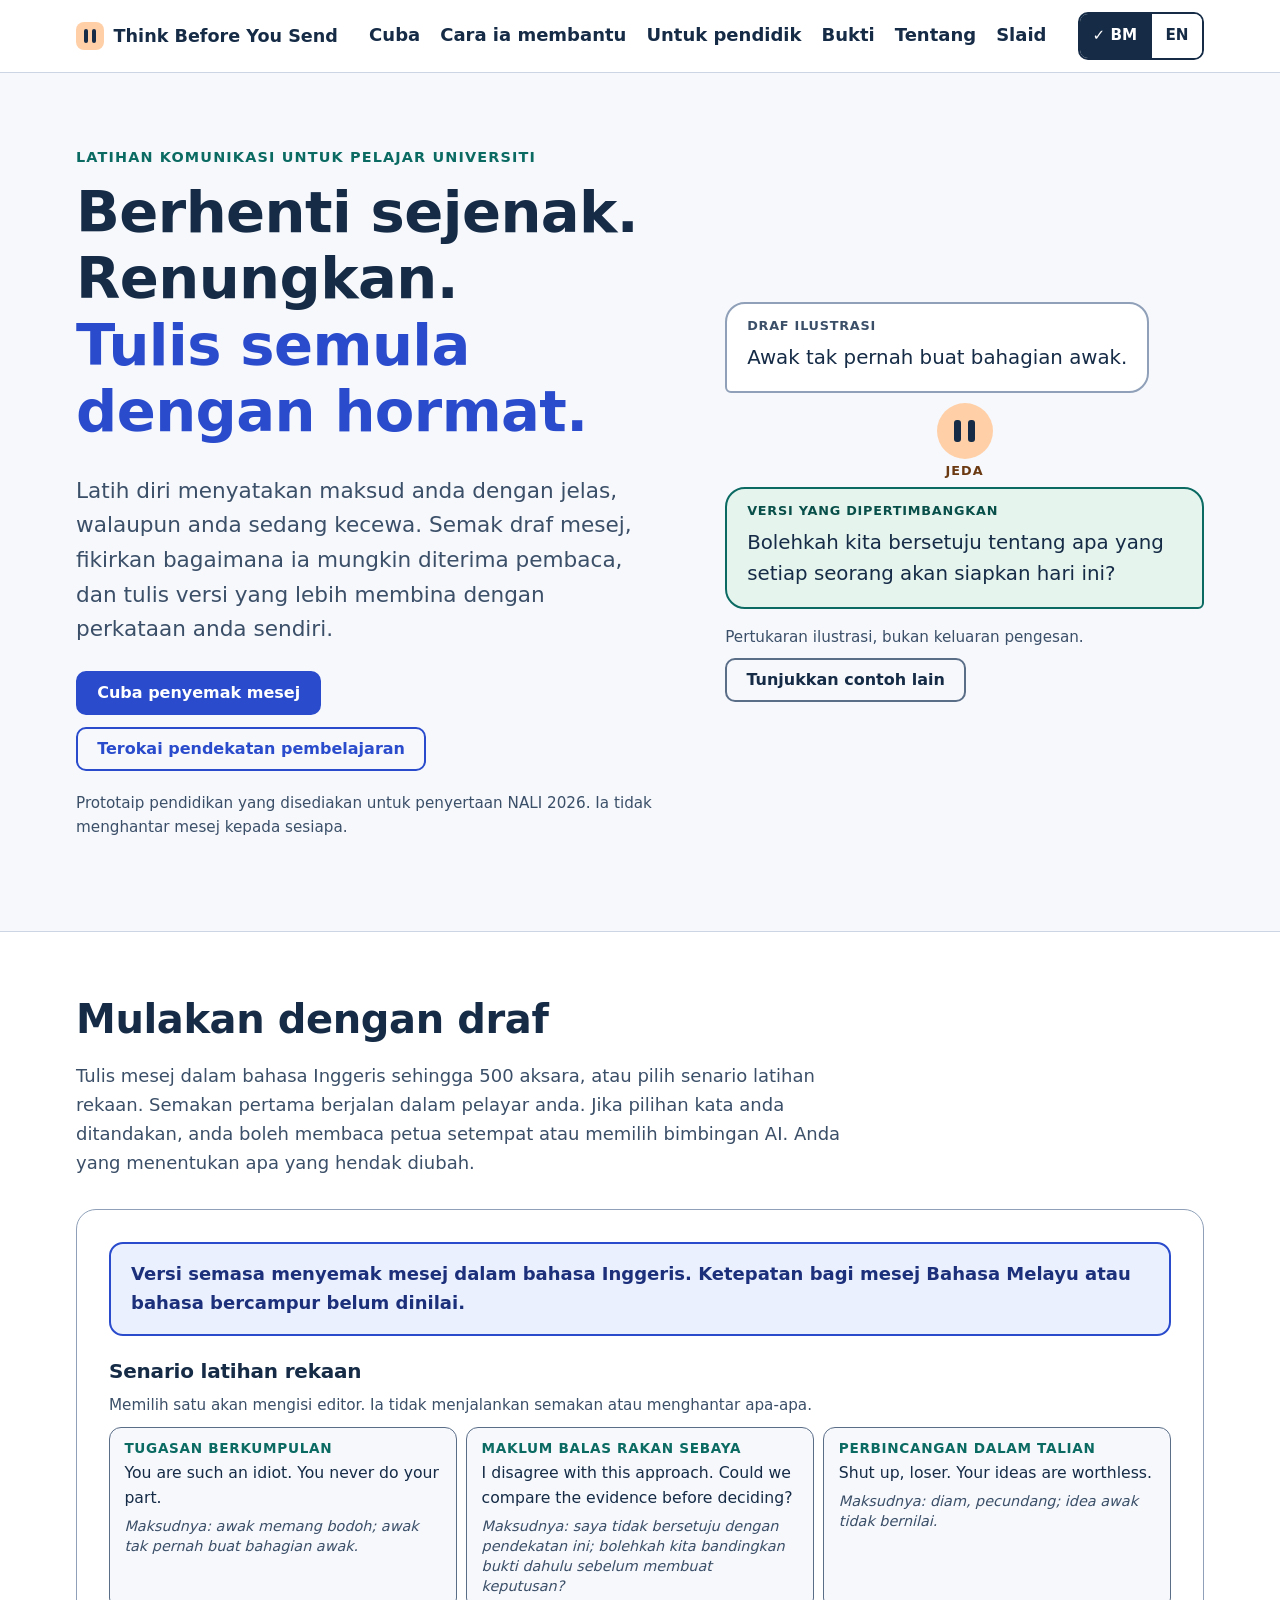
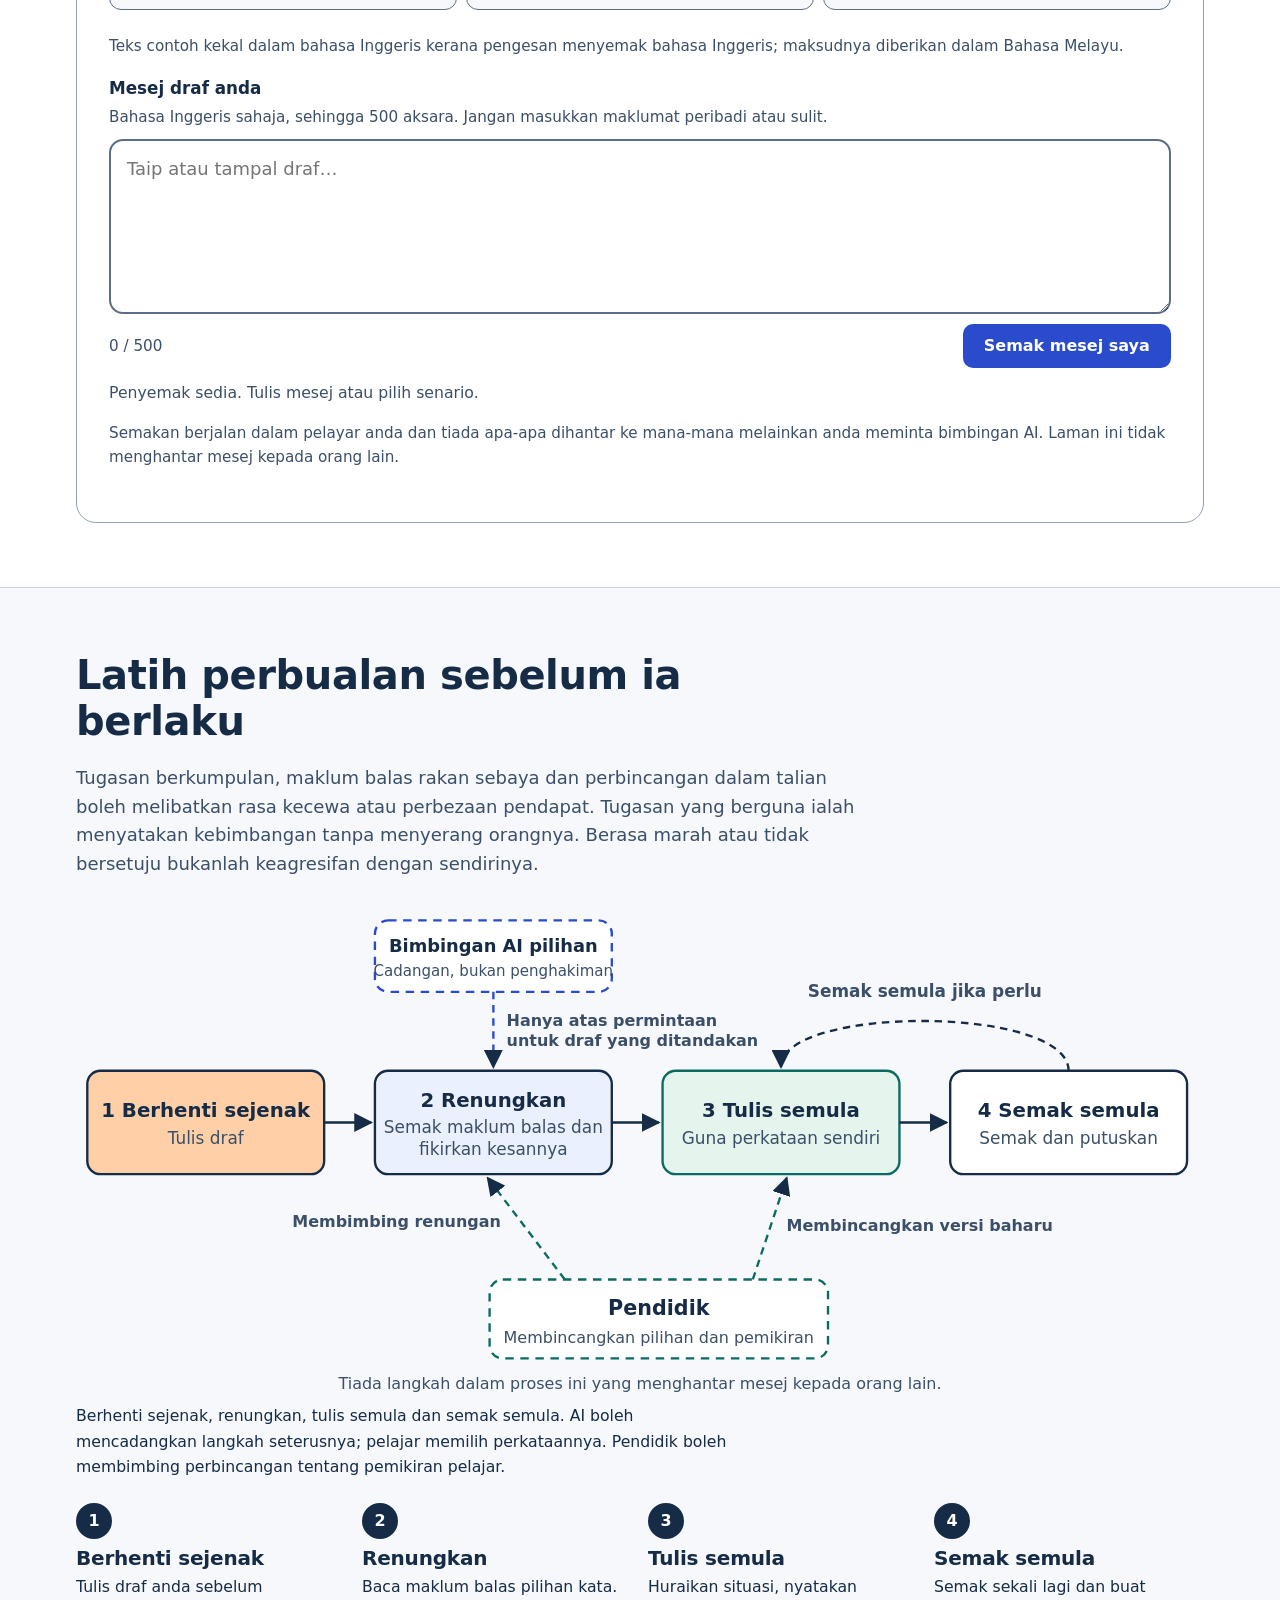
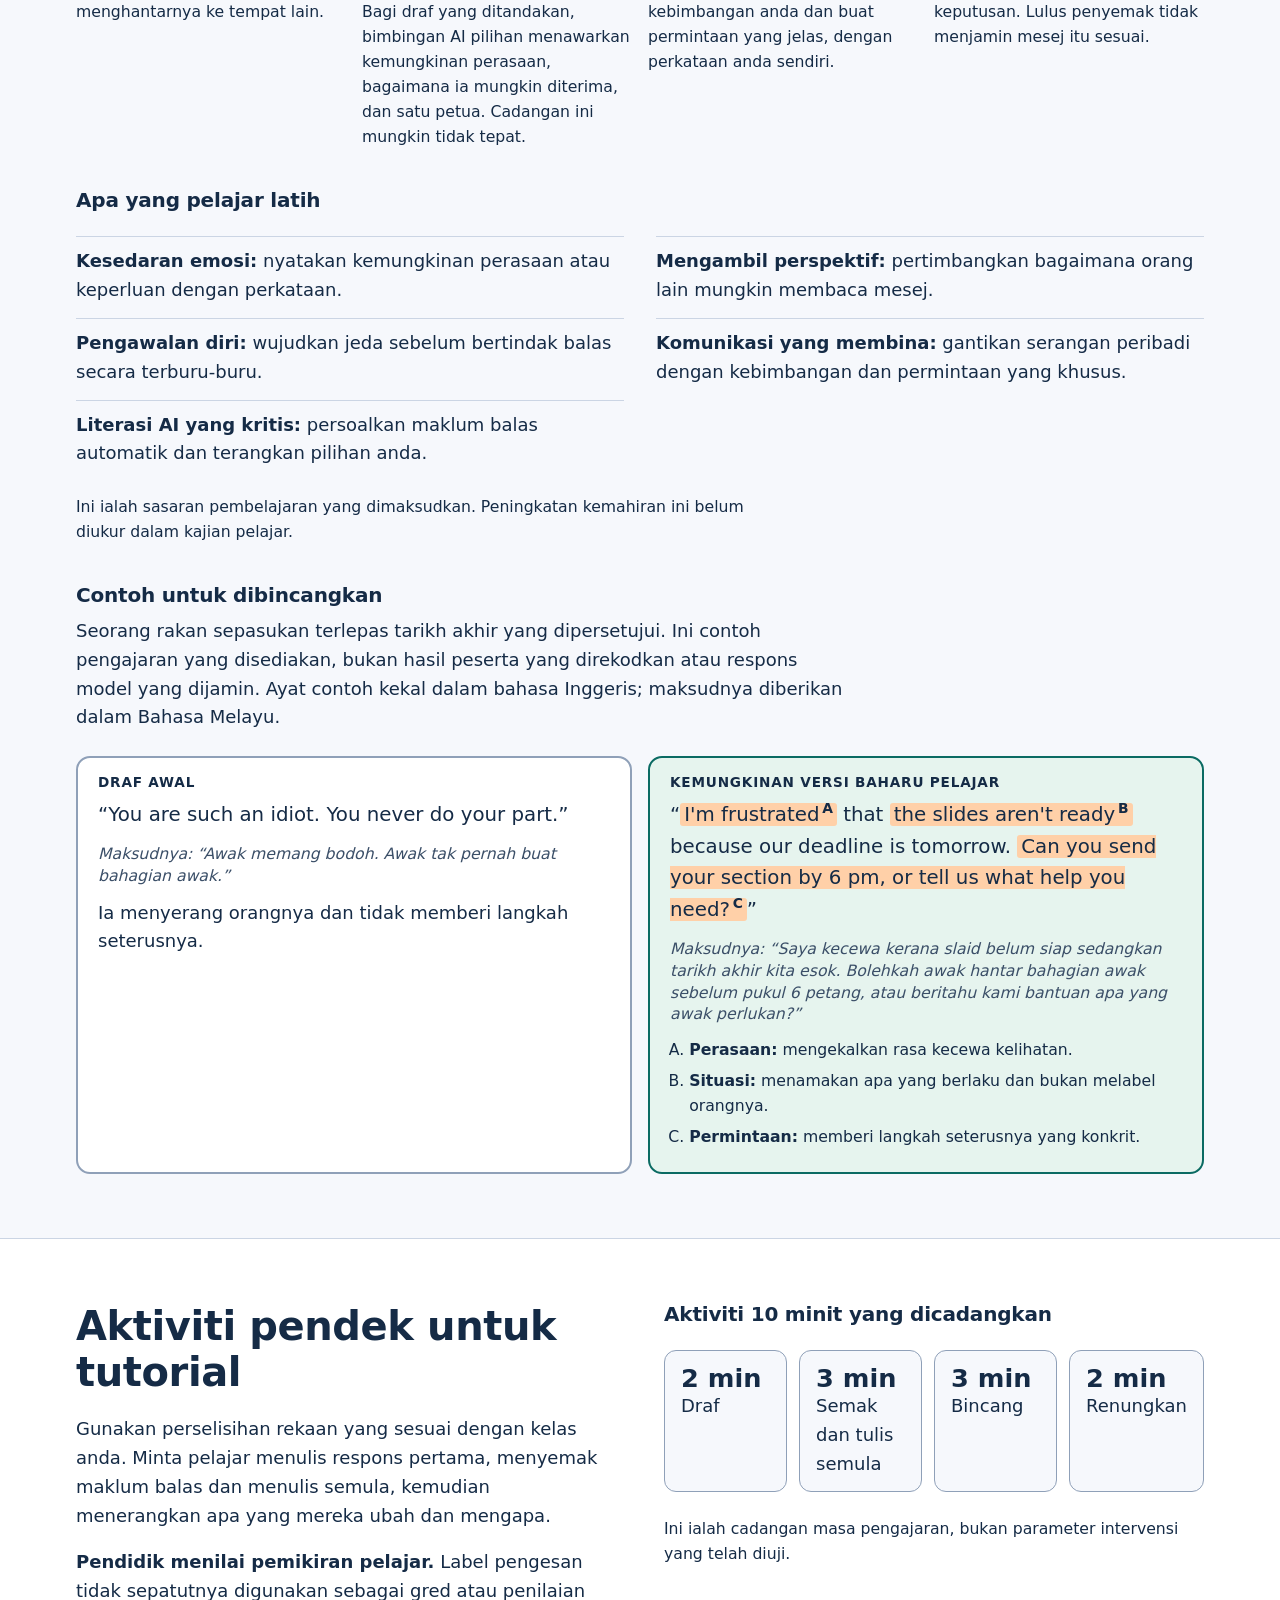
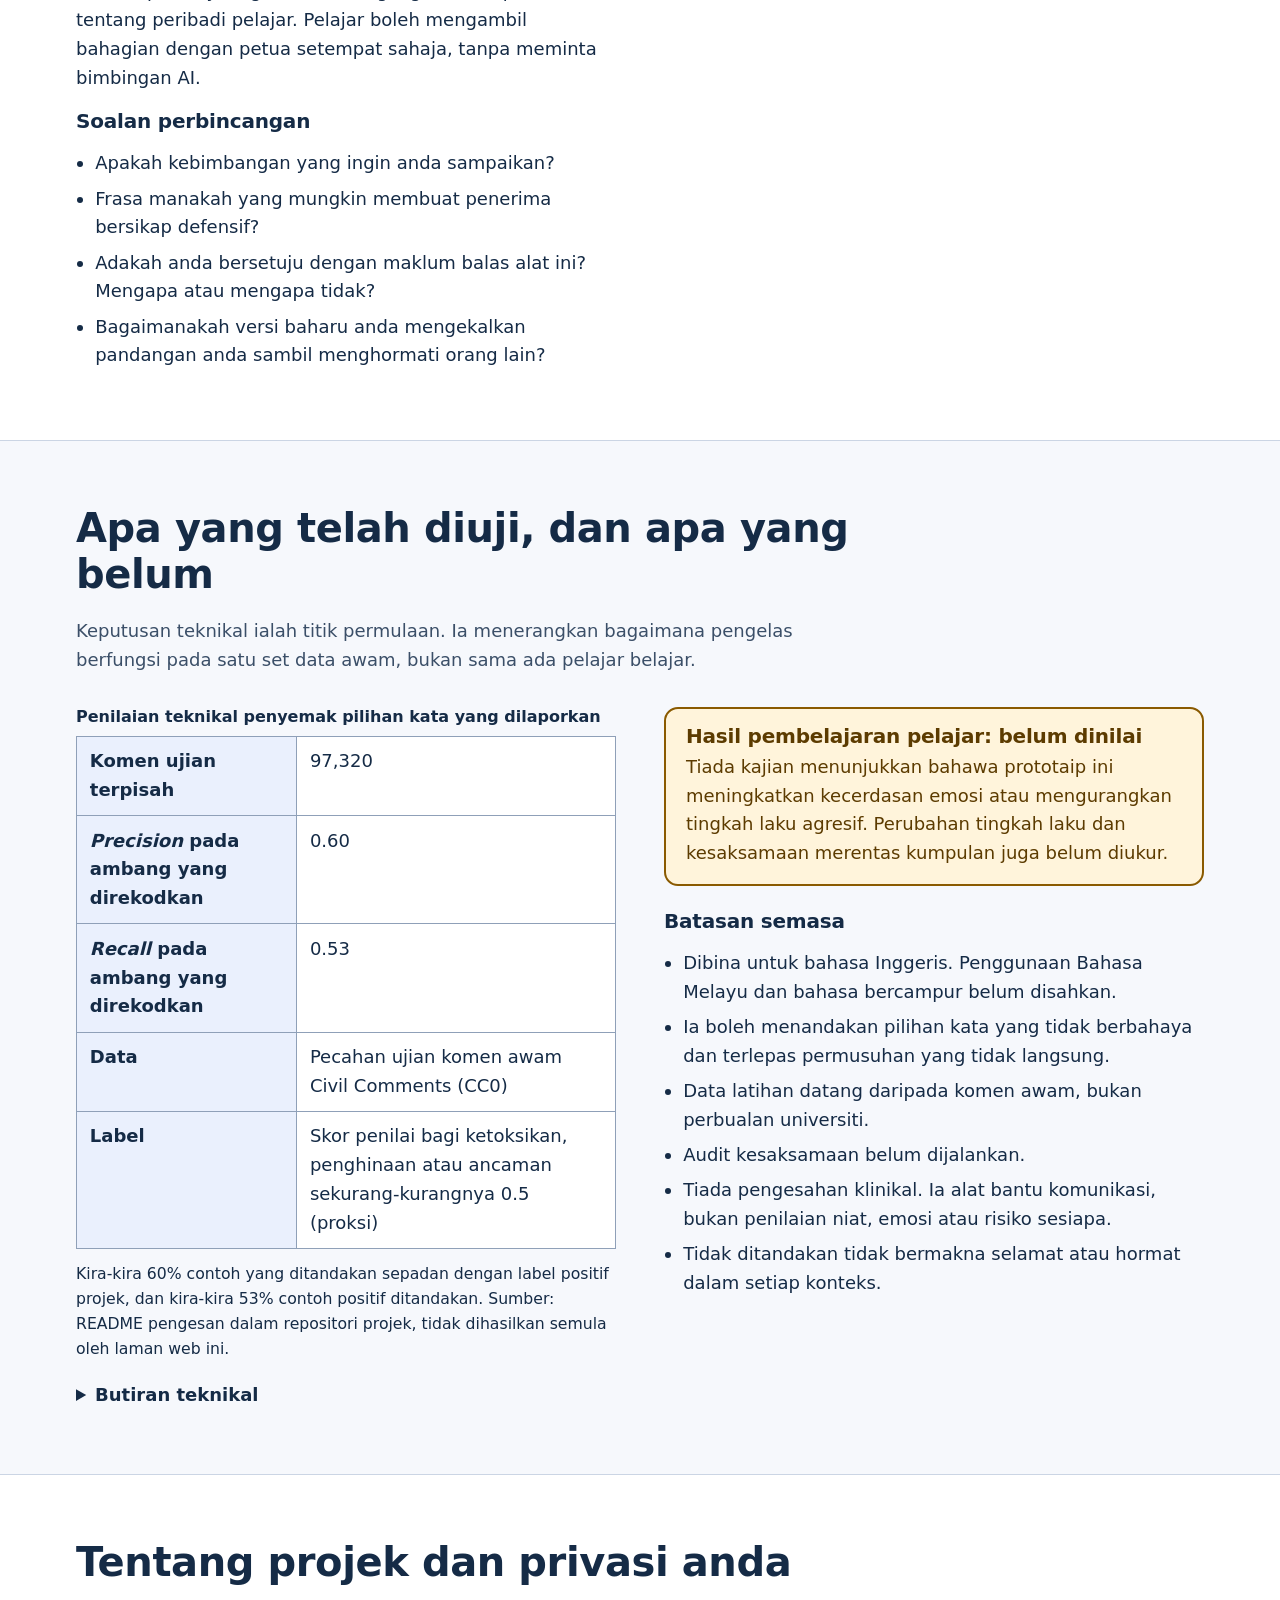
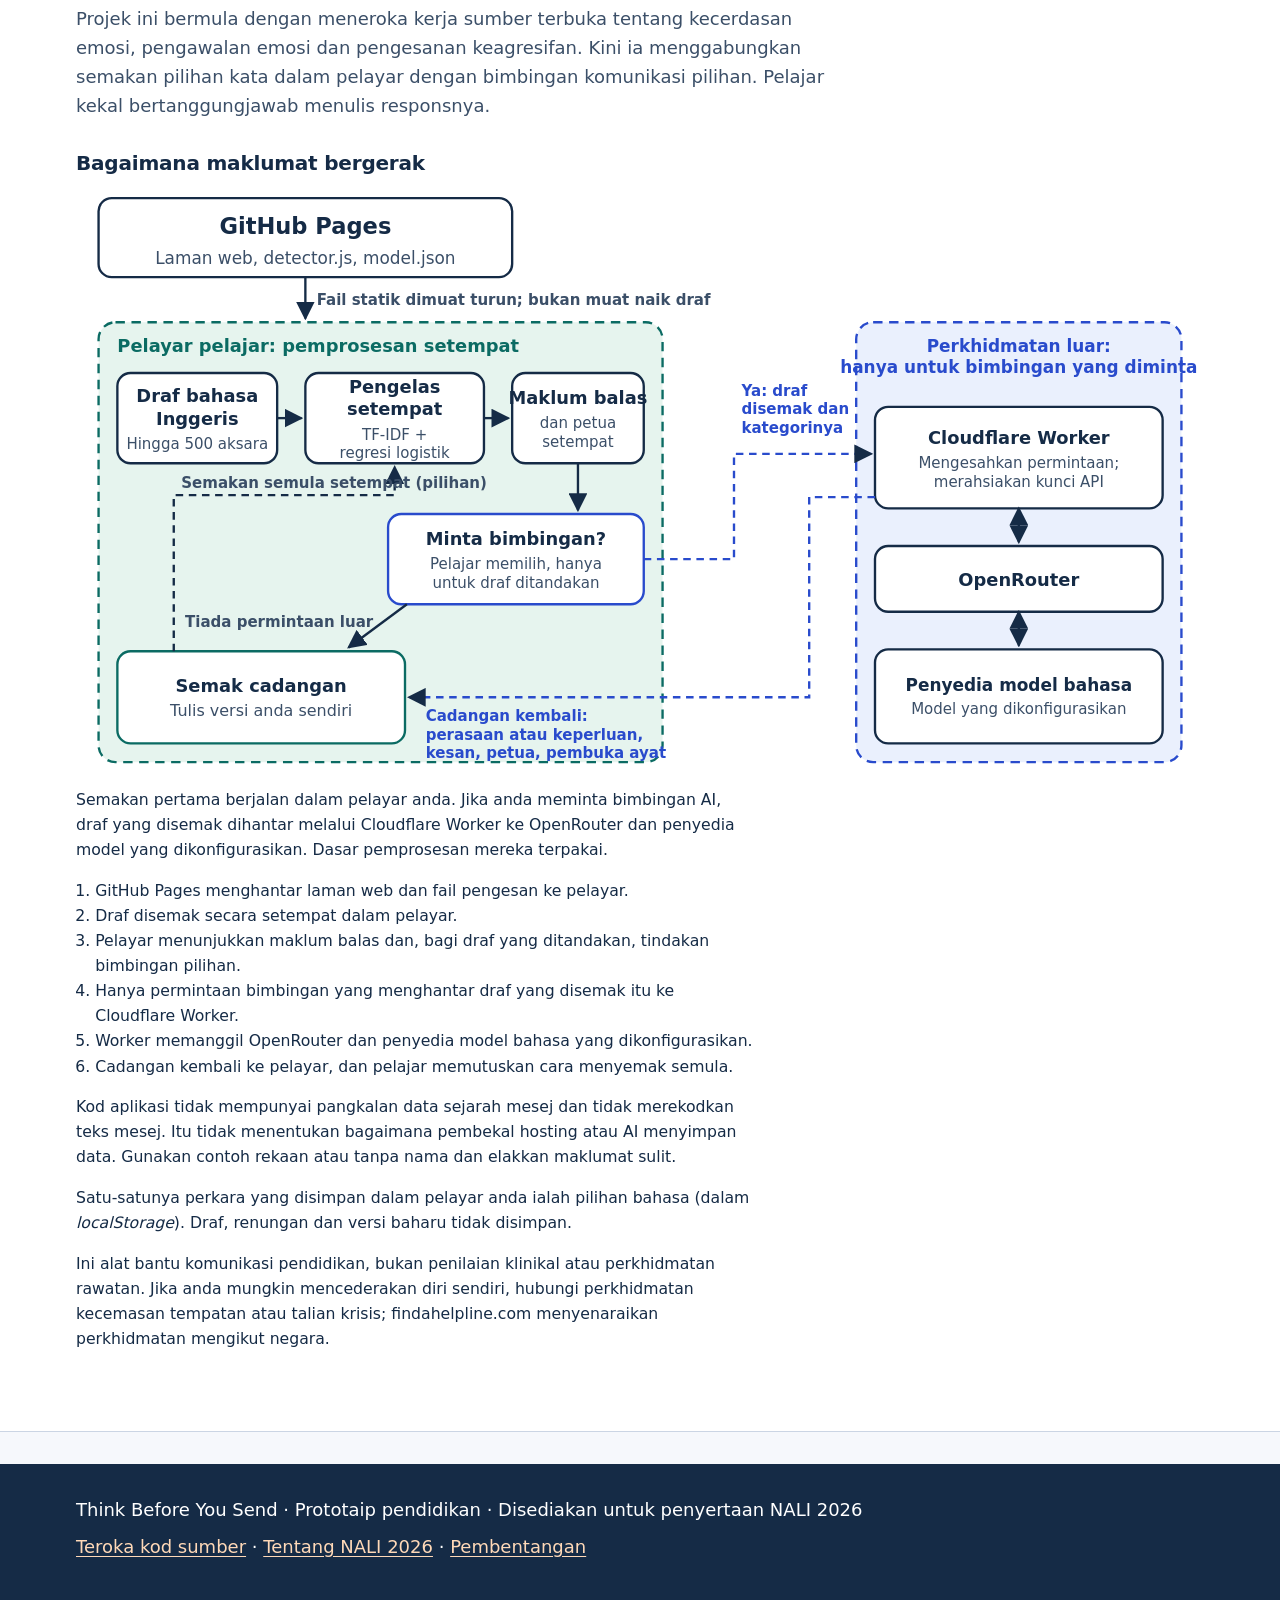
==== commit 0e455d2e: "Make the site and presentation bilingual (Bahasa Melayu and English) - One page and one central dict" ====
--- a/docs/index.html
+++ b/docs/index.html
@@ -1,63 +1,69 @@
 <!doctype html>
-<html lang="en">
+<html lang="ms-MY" data-title-key="meta.title">
 <head>
 <meta charset="utf-8">
 <meta name="viewport" content="width=device-width, initial-scale=1">
-<title>Think Before You Send: practise respectful messages</title>
-<meta name="description" content="A communication practice tool for university students: check a draft message, reflect on how it may land, and rewrite it in your own words.">
+<title>Think Before You Send: berlatih menulis mesej dengan hormat</title>
+<meta name="description" content="Alat latihan komunikasi untuk pelajar universiti: semak draf mesej, renungkan bagaimana ia mungkin diterima, dan tulis semula dengan perkataan anda sendiri." data-i18n-attr="content:meta.desc">
 <link rel="stylesheet" href="assets/css/site.css">
 </head>
 <body>
-<a class="skip-link" href="#try">Skip to the message checker</a>
+<a class="skip-link" href="#try" data-i18n="skip"></a>
 
 <header class="site-header">
   <div class="container">
     <a class="brand" href="#top"><span class="brand__mark" aria-hidden="true"><i></i><i></i></span>Think Before You Send</a>
-    <nav class="site-nav" aria-label="Main">
+    <div class="lang-switch" role="group" data-i18n-attr="aria-label:lang.group" aria-label="Bahasa / Language">
+      <button type="button" class="lang-btn" data-set-lang="ms" lang="ms" aria-label="Bahasa Melayu" aria-pressed="true"><span aria-hidden="true">BM</span></button>
+      <button type="button" class="lang-btn" data-set-lang="en" lang="en" aria-label="English" aria-pressed="false"><span aria-hidden="true">EN</span></button>
+    </div>
+    <nav class="site-nav" data-i18n-attr="aria-label:nav.aria" aria-label="Menu utama">
       <ul>
-        <li><a href="#try">Try it</a></li>
-        <li><a href="#how">How it helps</a></li>
-        <li><a href="#educators">For educators</a></li>
-        <li><a href="#evidence">Evidence</a></li>
-        <li><a href="#about">About</a></li>
-        <li><a href="presentation/">Slides</a></li>
+        <li><a href="#try" data-i18n="nav.try"></a></li>
+        <li><a href="#how" data-i18n="nav.how"></a></li>
+        <li><a href="#educators" data-i18n="nav.educators"></a></li>
+        <li><a href="#evidence" data-i18n="nav.evidence"></a></li>
+        <li><a href="#about" data-i18n="nav.about"></a></li>
+        <li><a href="presentation/" data-i18n="nav.slides"></a></li>
       </ul>
     </nav>
   </div>
 </header>
+<p class="visually-hidden" id="lang-live" role="status"></p>
+<noscript><p class="noscript">Laman ini memerlukan JavaScript untuk penyemak dan pertukaran bahasa. / This page needs JavaScript for the checker and language switch.</p></noscript>
 
 <main id="top">
   <section class="hero" aria-labelledby="hero-title">
     <div class="container hero__grid">
       <div>
-        <p class="eyebrow">Communication practice for university students</p>
-        <h1 id="hero-title"><span>Pause. Reflect.</span> <span class="accent">Rewrite with respect.</span></h1>
-        <p class="hero__lede">Practise saying what you mean, even when you feel frustrated. Review a draft message, consider how it may affect the reader, and write a more constructive version in your own words.</p>
+        <p class="eyebrow" data-i18n="hero.eyebrow"></p>
+        <h1 id="hero-title"><span data-i18n="hero.h1a"></span> <span class="accent" data-i18n="hero.h1b"></span></h1>
+        <p class="hero__lede" data-i18n="hero.lede"></p>
         <div class="hero__actions">
-          <a class="btn" href="#try" id="cta-try">Try the message checker</a>
-          <a class="btn btn--secondary" href="#how">Explore the learning approach</a>
-        </div>
-        <p class="hero__context">An educational prototype prepared for NALI 2026 participation. It does not send messages to anyone.</p>
+          <a class="btn" href="#try" id="cta-try" data-i18n="hero.cta.try"></a>
+          <a class="btn btn--secondary" href="#how" data-i18n="hero.cta.how"></a>
+        </div>
+        <p class="hero__context" data-i18n="hero.context"></p>
       </div>
 
       <figure class="exchange" aria-labelledby="exchange-cap">
         <div class="exchange__stack">
           <div class="msg msg--draft fade" id="ex-draft-box">
-            <span class="msg__label">Illustrative draft</span>
-            <p id="ex-draft">You never do your part.</p>
+            <span class="msg__label" data-i18n="exchange.draftLabel"></span>
+            <p id="ex-draft" data-i18n="hero.ex0.draft"></p>
           </div>
           <div class="pause" aria-hidden="true">
             <span class="pause__icon"><i></i><i></i></span>
-            <span class="pause__text">Pause</span>
+            <span class="pause__text" data-i18n="exchange.pause"></span>
           </div>
           <div class="msg msg--revision fade" id="ex-rev-box">
-            <span class="msg__label">Considered revision</span>
-            <p id="ex-rev">Can we agree on what each of us will finish today?</p>
+            <span class="msg__label" data-i18n="exchange.revLabel"></span>
+            <p id="ex-rev" data-i18n="hero.ex0.rev"></p>
           </div>
         </div>
         <figcaption class="exchange__caption" id="exchange-cap">
-          <p>Illustrative exchange, not detector output.</p>
-          <button type="button" class="btn btn--quiet" id="ex-toggle">Show another example</button>
+          <p data-i18n="exchange.caption"></p>
+          <button type="button" class="btn btn--quiet" id="ex-toggle" data-i18n="exchange.toggle"></button>
         </figcaption>
       </figure>
     </div>
@@ -66,50 +72,53 @@
   <section class="section section--surface" id="try" aria-labelledby="try-title">
     <div class="container">
       <div class="section__intro">
-        <h2 id="try-title">Start with a draft</h2>
-        <p>Write an English message of up to 500 characters, or choose a fictional practice scenario. The first check runs in your browser. If your wording is flagged, you can read local tips or choose AI coaching. You decide what to change.</p>
+        <h2 id="try-title" data-i18n="try.title"></h2>
+        <p data-i18n="try.intro"></p>
       </div>
 
       <div class="workspace">
-        <h3 id="scenarios-title">Fictional practice scenarios</h3>
-        <p class="field-hint">Choosing one fills the editor. It does not run a check or send anything.</p>
+        <p class="panel panel--info lang-notice" id="lang-notice" data-i18n="notice.lang"></p>
+
+        <h3 id="scenarios-title" data-i18n="scen.title"></h3>
+        <p class="field-hint" data-i18n="scen.hint"></p>
         <ul class="scenario-list" aria-labelledby="scenarios-title">
-          <li><button type="button" class="scenario" data-text="You are such an idiot. You never do your part."><strong>Group assignment</strong><span>You are such an idiot. You never do your part.</span></button></li>
-          <li><button type="button" class="scenario" data-text="I disagree with this approach. Could we compare the evidence before deciding?"><strong>Peer feedback</strong><span>I disagree with this approach. Could we compare the evidence before deciding?</span></button></li>
-          <li><button type="button" class="scenario" data-text="Shut up, loser. Your ideas are worthless."><strong>Online discussion</strong><span>Shut up, loser. Your ideas are worthless.</span></button></li>
+          <li><button type="button" class="scenario" data-text="You are such an idiot. You never do your part."><strong data-i18n="scen.1.label"></strong><span lang="en">You are such an idiot. You never do your part.</span><small class="gloss" data-i18n="scen.1.gloss" data-i18n-hide-empty></small></button></li>
+          <li><button type="button" class="scenario" data-text="I disagree with this approach. Could we compare the evidence before deciding?"><strong data-i18n="scen.2.label"></strong><span lang="en">I disagree with this approach. Could we compare the evidence before deciding?</span><small class="gloss" data-i18n="scen.2.gloss" data-i18n-hide-empty></small></button></li>
+          <li><button type="button" class="scenario" data-text="Shut up, loser. Your ideas are worthless."><strong data-i18n="scen.3.label"></strong><span lang="en">Shut up, loser. Your ideas are worthless.</span><small class="gloss" data-i18n="scen.3.gloss" data-i18n-hide-empty></small></button></li>
         </ul>
-
-        <label class="field-label" for="draft">Your draft message</label>
-        <p class="field-hint" id="draft-hint">English only, up to 500 characters. Do not include personal or confidential information.</p>
-        <textarea id="draft" maxlength="500" rows="5" aria-describedby="draft-hint count draft-error" placeholder="Type or paste a draft…"></textarea>
+        <p class="field-hint" data-i18n="scen.note"></p>
+
+        <label class="field-label" for="draft" data-i18n="draft.label"></label>
+        <p class="field-hint" id="draft-hint" data-i18n="draft.hint"></p>
+        <textarea id="draft" maxlength="500" rows="5" lang="en" aria-describedby="draft-hint lang-notice count draft-error" data-i18n-attr="placeholder:draft.placeholder"></textarea>
         <p class="field-error" id="draft-error" hidden></p>
         <div class="field-row">
           <span class="counter" id="count">0 / 500</span>
-          <button type="button" class="btn" id="check" disabled>Check my message</button>
-        </div>
-        <p class="status" id="status" role="status">Loading the checker…</p>
-        <p class="privacy-line">The check runs in your browser and nothing is sent anywhere unless you ask for AI coaching. This page does not send messages to other people.</p>
+          <button type="button" class="btn" id="check" disabled data-i18n="check.btn"></button>
+        </div>
+        <p class="status" id="status" role="status"></p>
+        <p class="privacy-line" data-i18n="privacy.line"></p>
 
         <div class="result" id="result"></div>
 
         <div class="reflect" id="reflect" hidden>
-          <h3>Reflect and revise</h3>
-          <label class="field-label" for="reflection">What would you change, and why?</label>
-          <p class="field-hint">Optional. Kept only on this page while it is open.</p>
+          <h3 data-i18n="reflect.title"></h3>
+          <label class="field-label" for="reflection" data-i18n="reflect.label"></label>
+          <p class="field-hint" data-i18n="reflect.hint"></p>
           <textarea id="reflection" rows="3" maxlength="1000"></textarea>
           <div class="btn-row">
-            <button type="button" class="btn btn--secondary" id="write-revision">Write my revision</button>
-            <button type="button" class="btn btn--quiet" id="reset">Clear this practice</button>
+            <button type="button" class="btn btn--secondary" id="write-revision" data-i18n="reflect.writeRev"></button>
+            <button type="button" class="btn btn--quiet" id="reset" data-i18n="reflect.reset"></button>
           </div>
 
           <div id="revision-wrap" hidden>
-            <label class="field-label" for="revision" style="margin-top:1.25rem">Your revision</label>
-            <p class="field-hint" id="revision-hint">Write it in your own words. The checker looks at wording only.</p>
-            <textarea id="revision" maxlength="500" rows="4" aria-describedby="revision-hint revision-count revision-error"></textarea>
+            <label class="field-label" for="revision" style="margin-top:1.25rem" data-i18n="rev.label"></label>
+            <p class="field-hint" id="revision-hint" data-i18n="rev.hint"></p>
+            <textarea id="revision" maxlength="500" rows="4" lang="en" aria-describedby="revision-hint revision-count revision-error"></textarea>
             <p class="field-error" id="revision-error" hidden></p>
             <div class="field-row">
               <span class="counter" id="revision-count">0 / 500</span>
-              <button type="button" class="btn" id="check-revision">Check my revision</button>
+              <button type="button" class="btn" id="check-revision" data-i18n="rev.check"></button>
             </div>
             <div class="result" id="revision-result"></div>
           </div>
@@ -121,70 +130,98 @@
   <section class="section" id="how" aria-labelledby="how-title">
     <div class="container">
       <div class="section__intro">
-        <h2 id="how-title">Practise the conversation before it happens</h2>
-        <p>Group assignments, peer feedback and online discussions can involve frustration or disagreement. A useful task is to express the concern without attacking the person. Feeling angry or disagreeing is not, by itself, aggression.</p>
-      </div>
-
-      <figure class="diagram diagram--wide">
-        <!-- diagram:learning-process.svg -->
-<svg xmlns="http://www.w3.org/2000/svg" viewBox="0 0 1200 524" role="img" aria-labelledby="lp-t lp-d" font-family='Manrope, "Avenir Next", "Segoe UI", system-ui, -apple-system, Arial, sans-serif'>
-<title id="lp-t">Learning process: pause, reflect, rewrite, recheck</title>
-<desc id="lp-d">Four steps in a row: Pause (write a draft), Reflect (review feedback and consider its impact), Rewrite (use your own words), Recheck (review and decide), with a dashed loop from Recheck back to Rewrite. Optional AI coaching feeds Reflect only on request for a flagged draft. An educator guides reflection and discusses the revision. No step sends a message to another person.</desc>
-<defs>
-<marker id="lp-m" viewBox="0 0 10 10" refX="9" refY="5" markerWidth="8" markerHeight="8" orient="auto-start-reverse"><path d="M0 0 L10 5 L0 10 z" fill="#152B46"/></marker>
-<marker id="lp-ms" viewBox="0 0 10 10" refX="1" refY="5" markerWidth="8" markerHeight="8" orient="auto"><path d="M10 0 L0 5 L10 10 z" fill="#152B46"/></marker>
-</defs>
-<rect x="12" y="170" width="252" height="110" rx="14" fill="#FFD0A8" stroke="#152B46" stroke-width="2.5"/><text x="138" y="223.35" text-anchor="middle" font-size="24" font-weight="800" fill="#152B46"><tspan x="138" dy="0">1  Pause</tspan></text><text x="138" y="256.95" text-anchor="middle" font-size="18" font-weight="500" fill="#3B4F68"><tspan x="138" dy="0">Write a draft</tspan></text><rect x="318" y="170" width="252" height="110" rx="14" fill="#EAF0FD" stroke="#152B46" stroke-width="2.5"/><text x="444" y="212.1" text-anchor="middle" font-size="24" font-weight="800" fill="#152B46"><tspan x="444" dy="0">2  Reflect</tspan></text><text x="444" y="245.7" text-anchor="middle" font-size="18" font-weight="500" fill="#3B4F68"><tspan x="444" dy="0">Review feedback and</tspan><tspan x="444" dy="22.5">consider its impact</tspan></text><rect x="624" y="170" width="252" height="110" rx="14" fill="#E6F4EE" stroke="#0B6B63" stroke-width="2.5"/><text x="750" y="223.35" text-anchor="middle" font-size="24" font-weight="800" fill="#152B46"><tspan x="750" dy="0">3  Rewrite</tspan></text><text x="750" y="256.95" text-anchor="middle" font-size="18" font-weight="500" fill="#3B4F68"><tspan x="750" dy="0">Use your own words</tspan></text><rect x="930" y="170" width="252" height="110" rx="14" fill="#FFFFFF" stroke="#152B46" stroke-width="2.5"/><text x="1056" y="223.35" text-anchor="middle" font-size="24" font-weight="800" fill="#152B46"><tspan x="1056" dy="0">4  Recheck</tspan></text><text x="1056" y="256.95" text-anchor="middle" font-size="18" font-weight="500" fill="#3B4F68"><tspan x="1056" dy="0">Review and decide</tspan></text><path d="M264 225 H314" fill="none" stroke="#152B46" stroke-width="2.5" marker-end="url(#lp-m)"/><path d="M570 225 H620" fill="none" stroke="#152B46" stroke-width="2.5" marker-end="url(#lp-m)"/><path d="M876 225 H926" fill="none" stroke="#152B46" stroke-width="2.5" marker-end="url(#lp-m)"/><path d="M1056 170 C1056 100 750 100 750 166" fill="none" stroke="#152B46" stroke-width="2.5" stroke-dasharray="8 6" marker-end="url(#lp-m)"/><text x="903" y="92" text-anchor="middle" font-size="18" font-weight="600" fill="#3B4F68"><tspan x="903" dy="0">Revise again if useful</tspan></text><rect x="318" y="10" width="252" height="76" rx="14" fill="#FFFFFF" stroke="#294BCC" stroke-width="2.5" stroke-dasharray="9 7"/><text x="444" y="45.375" text-anchor="middle" font-size="20" font-weight="800" fill="#152B46"><tspan x="444" dy="0">Optional AI coaching</tspan></text><text x="444" y="73.775" text-anchor="middle" font-size="17" font-weight="500" fill="#3B4F68"><tspan x="444" dy="0">Suggestions, not a verdict</tspan></text><path d="M444 86 V166" fill="none" stroke="#294BCC" stroke-width="2.5" stroke-dasharray="8 6" marker-end="url(#lp-m)"/><text x="458" y="122" text-anchor="start" font-size="17" font-weight="600" fill="#3B4F68"><tspan x="458" dy="0">Only on request</tspan><tspan x="458" dy="21.25">for a flagged draft</tspan></text><rect x="440" y="392" width="360" height="84" rx="14" fill="#FFFFFF" stroke="#0B6B63" stroke-width="2.5" stroke-dasharray="9 7"/><text x="620" y="432.175" text-anchor="middle" font-size="22" font-weight="800" fill="#152B46"><tspan x="620" dy="0">Educator</tspan></text><text x="620" y="463.075" text-anchor="middle" font-size="17" font-weight="500" fill="#3B4F68"><tspan x="620" dy="0">Discusses choices and reasoning</tspan></text><path d="M520 392 L438 284" fill="none" stroke="#0B6B63" stroke-width="2.5" stroke-dasharray="8 6" marker-end="url(#lp-m)"/><path d="M720 392 L756 284" fill="none" stroke="#0B6B63" stroke-width="2.5" stroke-dasharray="8 6" marker-end="url(#lp-m)"/><text x="300" y="340" text-anchor="start" font-size="17" font-weight="600" fill="#3B4F68"><tspan x="300" dy="0">Guides reflection</tspan></text><text x="856" y="340" text-anchor="end" font-size="17" font-weight="600" fill="#3B4F68"><tspan x="856" dy="0">Discusses the revision</tspan></text><text x="600" y="508" text-anchor="middle" font-size="17" font-weight="500" fill="#3B4F68"><tspan x="600" dy="0">Nothing in this process sends a message to another person.</tspan></text>
-</svg>
-<!-- /diagram:learning-process.svg -->
-      </figure>
-      <figure class="diagram diagram--tall">
-        <!-- diagram:learning-process-mobile.svg -->
-<svg xmlns="http://www.w3.org/2000/svg" viewBox="0 0 420 870" role="img" aria-labelledby="lpm-t lpm-d" font-family='Manrope, "Avenir Next", "Segoe UI", system-ui, -apple-system, Arial, sans-serif'>
-<title id="lpm-t">Learning process: pause, reflect, rewrite, recheck</title>
-<desc id="lpm-d">Four steps in a row: Pause (write a draft), Reflect (review feedback and consider its impact), Rewrite (use your own words), Recheck (review and decide), with a dashed loop from Recheck back to Rewrite. Optional AI coaching feeds Reflect only on request for a flagged draft. An educator guides reflection and discusses the revision. No step sends a message to another person.</desc>
-<defs>
-<marker id="lpm-m" viewBox="0 0 10 10" refX="9" refY="5" markerWidth="8" markerHeight="8" orient="auto-start-reverse"><path d="M0 0 L10 5 L0 10 z" fill="#152B46"/></marker>
-<marker id="lpm-ms" viewBox="0 0 10 10" refX="1" refY="5" markerWidth="8" markerHeight="8" orient="auto"><path d="M10 0 L0 5 L10 10 z" fill="#152B46"/></marker>
-</defs>
-<rect x="30" y="20" width="340" height="90" rx="14" fill="#FFD0A8" stroke="#152B46" stroke-width="2.5"/><text x="200" y="63.35" text-anchor="middle" font-size="24" font-weight="800" fill="#152B46"><tspan x="200" dy="0">1  Pause</tspan></text><text x="200" y="96.94999999999999" text-anchor="middle" font-size="18" font-weight="500" fill="#3B4F68"><tspan x="200" dy="0">Write a draft</tspan></text><path d="M200 110 V158" fill="none" stroke="#152B46" stroke-width="2.5" marker-end="url(#lpm-m)"/><rect x="30" y="162" width="340" height="100" rx="14" fill="#EAF0FD" stroke="#152B46" stroke-width="2.5"/><text x="200" y="199.1" text-anchor="middle" font-size="24" font-weight="800" fill="#152B46"><tspan x="200" dy="0">2  Reflect</tspan></text><text x="200" y="232.7" text-anchor="middle" font-size="18" font-weight="500" fill="#3B4F68"><tspan x="200" dy="0">Review feedback and</tspan><tspan x="200" dy="22.5">consider its impact</tspan></text><rect x="100" y="296" width="290" height="90" rx="14" fill="#FFFFFF" stroke="#294BCC" stroke-width="2.5" stroke-dasharray="9 7"/><text x="245" y="328.6" text-anchor="middle" font-size="19" font-weight="800" fill="#152B46"><tspan x="245" dy="0">Optional AI coaching</tspan></text><text x="245" y="355.55" text-anchor="middle" font-size="16" font-weight="500" fill="#3B4F68"><tspan x="245" dy="0">Suggestions, only on request</tspan><tspan x="245" dy="20">for a flagged draft</tspan></text><path d="M245 296 V266" fill="none" stroke="#294BCC" stroke-width="2.5" stroke-dasharray="8 6" marker-end="url(#lpm-m)"/><path d="M60 262 V420" fill="none" stroke="#152B46" stroke-width="2.5" marker-end="url(#lpm-m)"/><rect x="30" y="424" width="340" height="90" rx="14" fill="#E6F4EE" stroke="#0B6B63" stroke-width="2.5"/><text x="200" y="467.35" text-anchor="middle" font-size="24" font-weight="800" fill="#152B46"><tspan x="200" dy="0">3  Rewrite</tspan></text><text x="200" y="500.95000000000005" text-anchor="middle" font-size="18" font-weight="500" fill="#3B4F68"><tspan x="200" dy="0">Use your own words</tspan></text><path d="M200 514 V562" fill="none" stroke="#152B46" stroke-width="2.5" marker-end="url(#lpm-m)"/><rect x="30" y="566" width="340" height="100" rx="14" fill="#FFFFFF" stroke="#152B46" stroke-width="2.5"/><text x="200" y="603.1" text-anchor="middle" font-size="24" font-weight="800" fill="#152B46"><tspan x="200" dy="0">4  Recheck</tspan></text><text x="200" y="636.7" text-anchor="middle" font-size="18" font-weight="500" fill="#3B4F68"><tspan x="200" dy="0">Review and decide;</tspan><tspan x="200" dy="22.5">revise again if useful</tspan></text><path d="M370 616 H392 V469 H374" fill="none" stroke="#152B46" stroke-width="2.5" stroke-dasharray="8 6" marker-end="url(#lpm-m)"/><rect x="30" y="720" width="340" height="96" rx="14" fill="#FFFFFF" stroke="#0B6B63" stroke-width="2.5" stroke-dasharray="9 7"/><text x="200" y="756" text-anchor="middle" font-size="20" font-weight="800" fill="#152B46"><tspan x="200" dy="0">Educator</tspan></text><text x="200" y="784.2" text-anchor="middle" font-size="16" font-weight="500" fill="#3B4F68"><tspan x="200" dy="0">Guides reflection and discusses</tspan><tspan x="200" dy="20">the revision and reasoning</tspan></text><text x="200" y="848" text-anchor="middle" font-size="15" font-weight="500" fill="#3B4F68"><tspan x="200" dy="0">No step sends a message to another person.</tspan></text>
-</svg>
-<!-- /diagram:learning-process-mobile.svg -->
-      </figure>
-      <p class="diagram-caption text-equivalent">Pause, reflect, rewrite and recheck. AI can suggest a next step; the student chooses the words. An educator can guide discussion of the student's reasoning.</p>
+        <h2 id="how-title" data-i18n="how.title"></h2>
+        <p data-i18n="how.intro"></p>
+      </div>
+
+      <figure class="diagram diagram--wide" data-lang-block="ms">
+        <!-- diagram:learning-process.ms.svg -->
+<svg xmlns="http://www.w3.org/2000/svg" viewBox="0 0 1200 524" role="img" lang="ms-MY" aria-labelledby="lp-ms-t lp-ms-d" font-family='Manrope, "Avenir Next", "Segoe UI", system-ui, -apple-system, Arial, sans-serif'>
+<title id="lp-ms-t">Proses pembelajaran: berhenti sejenak, renungkan, tulis semula, semak semula</title>
+<desc id="lp-ms-d">Empat langkah berturutan: Berhenti sejenak (tulis draf), Renungkan (semak maklum balas dan fikirkan kesannya), Tulis semula (guna perkataan sendiri), Semak semula (semak dan putuskan), dengan gelung putus-putus dari Semak semula kembali ke Tulis semula. Bimbingan AI pilihan menyokong langkah Renungkan hanya atas permintaan bagi draf yang ditandakan. Pendidik membimbing renungan dan membincangkan versi baharu. Tiada langkah menghantar mesej kepada orang lain.</desc>
+<defs>
+<marker id="lp-ms-m" viewBox="0 0 10 10" refX="9" refY="5" markerWidth="8" markerHeight="8" orient="auto-start-reverse"><path d="M0 0 L10 5 L0 10 z" fill="#152B46"/></marker>
+<marker id="lp-ms-ms" viewBox="0 0 10 10" refX="1" refY="5" markerWidth="8" markerHeight="8" orient="auto"><path d="M10 0 L0 5 L10 10 z" fill="#152B46"/></marker>
+</defs>
+<rect x="12" y="170" width="252" height="110" rx="14" fill="#FFD0A8" stroke="#152B46" stroke-width="2.5"/><text x="138" y="219.625" text-anchor="middle" font-size="21" font-weight="800" fill="#152B46"><tspan x="138" dy="0">1  Berhenti sejenak</tspan></text><text x="138" y="247.875" text-anchor="middle" font-size="18" font-weight="500" fill="#3B4F68"><tspan x="138" dy="0">Tulis draf</tspan></text><rect x="318" y="170" width="252" height="110" rx="14" fill="#EAF0FD" stroke="#152B46" stroke-width="2.5"/><text x="444" y="208.375" text-anchor="middle" font-size="21" font-weight="800" fill="#152B46"><tspan x="444" dy="0">2  Renungkan</tspan></text><text x="444" y="236.625" text-anchor="middle" font-size="18" font-weight="500" fill="#3B4F68"><tspan x="444" dy="0">Semak maklum balas dan</tspan><tspan x="444" dy="22.5">fikirkan kesannya</tspan></text><rect x="624" y="170" width="252" height="110" rx="14" fill="#E6F4EE" stroke="#0B6B63" stroke-width="2.5"/><text x="750" y="219.625" text-anchor="middle" font-size="21" font-weight="800" fill="#152B46"><tspan x="750" dy="0">3  Tulis semula</tspan></text><text x="750" y="247.875" text-anchor="middle" font-size="18" font-weight="500" fill="#3B4F68"><tspan x="750" dy="0">Guna perkataan sendiri</tspan></text><rect x="930" y="170" width="252" height="110" rx="14" fill="#FFFFFF" stroke="#152B46" stroke-width="2.5"/><text x="1056" y="219.625" text-anchor="middle" font-size="21" font-weight="800" fill="#152B46"><tspan x="1056" dy="0">4  Semak semula</tspan></text><text x="1056" y="247.875" text-anchor="middle" font-size="18" font-weight="500" fill="#3B4F68"><tspan x="1056" dy="0">Semak dan putuskan</tspan></text><path d="M264 225 H314" fill="none" stroke="#152B46" stroke-width="2.5" marker-end="url(#lp-ms-m)"/><path d="M570 225 H620" fill="none" stroke="#152B46" stroke-width="2.5" marker-end="url(#lp-ms-m)"/><path d="M876 225 H926" fill="none" stroke="#152B46" stroke-width="2.5" marker-end="url(#lp-ms-m)"/><path d="M1056 170 C1056 100 750 100 750 166" fill="none" stroke="#152B46" stroke-width="2.5" stroke-dasharray="8 6" marker-end="url(#lp-ms-m)"/><text x="903" y="92" text-anchor="middle" font-size="18" font-weight="600" fill="#3B4F68"><tspan x="903" dy="0">Semak semula jika perlu</tspan></text><rect x="318" y="10" width="252" height="76" rx="14" fill="#FFFFFF" stroke="#294BCC" stroke-width="2.5" stroke-dasharray="9 7"/><text x="444" y="43.125" text-anchor="middle" font-size="19" font-weight="800" fill="#152B46"><tspan x="444" dy="0">Bimbingan AI pilihan</tspan></text><text x="444" y="68.875" text-anchor="middle" font-size="16" font-weight="500" fill="#3B4F68"><tspan x="444" dy="0">Cadangan, bukan penghakiman</tspan></text><path d="M444 86 V166" fill="none" stroke="#294BCC" stroke-width="2.5" stroke-dasharray="8 6" marker-end="url(#lp-ms-m)"/><text x="458" y="122" text-anchor="start" font-size="17" font-weight="600" fill="#3B4F68"><tspan x="458" dy="0">Hanya atas permintaan</tspan><tspan x="458" dy="21.25">untuk draf yang ditandakan</tspan></text><rect x="440" y="392" width="360" height="84" rx="14" fill="#FFFFFF" stroke="#0B6B63" stroke-width="2.5" stroke-dasharray="9 7"/><text x="620" y="429.625" text-anchor="middle" font-size="22" font-weight="800" fill="#152B46"><tspan x="620" dy="0">Pendidik</tspan></text><text x="620" y="459.125" text-anchor="middle" font-size="17" font-weight="500" fill="#3B4F68"><tspan x="620" dy="0">Membincangkan pilihan dan pemikiran</tspan></text><path d="M520 392 L438 284" fill="none" stroke="#0B6B63" stroke-width="2.5" stroke-dasharray="8 6" marker-end="url(#lp-ms-m)"/><path d="M720 392 L756 284" fill="none" stroke="#0B6B63" stroke-width="2.5" stroke-dasharray="8 6" marker-end="url(#lp-ms-m)"/><text x="452" y="336" text-anchor="end" font-size="17" font-weight="600" fill="#3B4F68"><tspan x="452" dy="0">Membimbing renungan</tspan></text><text x="756" y="340" text-anchor="start" font-size="17" font-weight="600" fill="#3B4F68"><tspan x="756" dy="0">Membincangkan versi baharu</tspan></text><text x="600" y="508" text-anchor="middle" font-size="17" font-weight="500" fill="#3B4F68"><tspan x="600" dy="0">Tiada langkah dalam proses ini yang menghantar mesej kepada orang lain.</tspan></text>
+</svg>
+<!-- /diagram:learning-process.ms.svg -->
+      </figure>
+      <figure class="diagram diagram--wide" data-lang-block="en">
+        <!-- diagram:learning-process.en.svg -->
+<svg xmlns="http://www.w3.org/2000/svg" viewBox="0 0 1200 524" role="img" lang="en" aria-labelledby="lp-en-t lp-en-d" font-family='Manrope, "Avenir Next", "Segoe UI", system-ui, -apple-system, Arial, sans-serif'>
+<title id="lp-en-t">Learning process: pause, reflect, rewrite, recheck</title>
+<desc id="lp-en-d">Four steps in a row: Pause (write a draft), Reflect (review feedback and consider its impact), Rewrite (use your own words), Recheck (review and decide), with a dashed loop from Recheck back to Rewrite. Optional AI coaching feeds Reflect only on request for a flagged draft. An educator guides reflection and discusses the revision. No step sends a message to another person.</desc>
+<defs>
+<marker id="lp-en-m" viewBox="0 0 10 10" refX="9" refY="5" markerWidth="8" markerHeight="8" orient="auto-start-reverse"><path d="M0 0 L10 5 L0 10 z" fill="#152B46"/></marker>
+<marker id="lp-en-ms" viewBox="0 0 10 10" refX="1" refY="5" markerWidth="8" markerHeight="8" orient="auto"><path d="M10 0 L0 5 L10 10 z" fill="#152B46"/></marker>
+</defs>
+<rect x="12" y="170" width="252" height="110" rx="14" fill="#FFD0A8" stroke="#152B46" stroke-width="2.5"/><text x="138" y="220.75" text-anchor="middle" font-size="24" font-weight="800" fill="#152B46"><tspan x="138" dy="0">1  Pause</tspan></text><text x="138" y="252.75" text-anchor="middle" font-size="18" font-weight="500" fill="#3B4F68"><tspan x="138" dy="0">Write a draft</tspan></text><rect x="318" y="170" width="252" height="110" rx="14" fill="#EAF0FD" stroke="#152B46" stroke-width="2.5"/><text x="444" y="209.5" text-anchor="middle" font-size="24" font-weight="800" fill="#152B46"><tspan x="444" dy="0">2  Reflect</tspan></text><text x="444" y="241.5" text-anchor="middle" font-size="18" font-weight="500" fill="#3B4F68"><tspan x="444" dy="0">Review feedback and</tspan><tspan x="444" dy="22.5">consider its impact</tspan></text><rect x="624" y="170" width="252" height="110" rx="14" fill="#E6F4EE" stroke="#0B6B63" stroke-width="2.5"/><text x="750" y="220.75" text-anchor="middle" font-size="24" font-weight="800" fill="#152B46"><tspan x="750" dy="0">3  Rewrite</tspan></text><text x="750" y="252.75" text-anchor="middle" font-size="18" font-weight="500" fill="#3B4F68"><tspan x="750" dy="0">Use your own words</tspan></text><rect x="930" y="170" width="252" height="110" rx="14" fill="#FFFFFF" stroke="#152B46" stroke-width="2.5"/><text x="1056" y="220.75" text-anchor="middle" font-size="24" font-weight="800" fill="#152B46"><tspan x="1056" dy="0">4  Recheck</tspan></text><text x="1056" y="252.75" text-anchor="middle" font-size="18" font-weight="500" fill="#3B4F68"><tspan x="1056" dy="0">Review and decide</tspan></text><path d="M264 225 H314" fill="none" stroke="#152B46" stroke-width="2.5" marker-end="url(#lp-en-m)"/><path d="M570 225 H620" fill="none" stroke="#152B46" stroke-width="2.5" marker-end="url(#lp-en-m)"/><path d="M876 225 H926" fill="none" stroke="#152B46" stroke-width="2.5" marker-end="url(#lp-en-m)"/><path d="M1056 170 C1056 100 750 100 750 166" fill="none" stroke="#152B46" stroke-width="2.5" stroke-dasharray="8 6" marker-end="url(#lp-en-m)"/><text x="903" y="92" text-anchor="middle" font-size="18" font-weight="600" fill="#3B4F68"><tspan x="903" dy="0">Revise again if useful</tspan></text><rect x="318" y="10" width="252" height="76" rx="14" fill="#FFFFFF" stroke="#294BCC" stroke-width="2.5" stroke-dasharray="9 7"/><text x="444" y="43.125" text-anchor="middle" font-size="19" font-weight="800" fill="#152B46"><tspan x="444" dy="0">Optional AI coaching</tspan></text><text x="444" y="68.875" text-anchor="middle" font-size="16" font-weight="500" fill="#3B4F68"><tspan x="444" dy="0">Suggestions, not a verdict</tspan></text><path d="M444 86 V166" fill="none" stroke="#294BCC" stroke-width="2.5" stroke-dasharray="8 6" marker-end="url(#lp-en-m)"/><text x="458" y="122" text-anchor="start" font-size="17" font-weight="600" fill="#3B4F68"><tspan x="458" dy="0">Only on request</tspan><tspan x="458" dy="21.25">for a flagged draft</tspan></text><rect x="440" y="392" width="360" height="84" rx="14" fill="#FFFFFF" stroke="#0B6B63" stroke-width="2.5" stroke-dasharray="9 7"/><text x="620" y="429.625" text-anchor="middle" font-size="22" font-weight="800" fill="#152B46"><tspan x="620" dy="0">Educator</tspan></text><text x="620" y="459.125" text-anchor="middle" font-size="17" font-weight="500" fill="#3B4F68"><tspan x="620" dy="0">Discusses choices and reasoning</tspan></text><path d="M520 392 L438 284" fill="none" stroke="#0B6B63" stroke-width="2.5" stroke-dasharray="8 6" marker-end="url(#lp-en-m)"/><path d="M720 392 L756 284" fill="none" stroke="#0B6B63" stroke-width="2.5" stroke-dasharray="8 6" marker-end="url(#lp-en-m)"/><text x="452" y="336" text-anchor="end" font-size="17" font-weight="600" fill="#3B4F68"><tspan x="452" dy="0">Guides reflection</tspan></text><text x="756" y="340" text-anchor="start" font-size="17" font-weight="600" fill="#3B4F68"><tspan x="756" dy="0">Discusses the revision</tspan></text><text x="600" y="508" text-anchor="middle" font-size="17" font-weight="500" fill="#3B4F68"><tspan x="600" dy="0">Nothing in this process sends a message to another person.</tspan></text>
+</svg>
+<!-- /diagram:learning-process.en.svg -->
+      </figure>
+      <figure class="diagram diagram--tall" data-lang-block="ms">
+        <!-- diagram:learning-process-mobile.ms.svg -->
+<svg xmlns="http://www.w3.org/2000/svg" viewBox="0 0 420 870" role="img" lang="ms-MY" aria-labelledby="lpm-ms-t lpm-ms-d" font-family='Manrope, "Avenir Next", "Segoe UI", system-ui, -apple-system, Arial, sans-serif'>
+<title id="lpm-ms-t">Proses pembelajaran: berhenti sejenak, renungkan, tulis semula, semak semula</title>
+<desc id="lpm-ms-d">Empat langkah berturutan: Berhenti sejenak (tulis draf), Renungkan (semak maklum balas dan fikirkan kesannya), Tulis semula (guna perkataan sendiri), Semak semula (semak dan putuskan), dengan gelung putus-putus dari Semak semula kembali ke Tulis semula. Bimbingan AI pilihan menyokong langkah Renungkan hanya atas permintaan bagi draf yang ditandakan. Pendidik membimbing renungan dan membincangkan versi baharu. Tiada langkah menghantar mesej kepada orang lain.</desc>
+<defs>
+<marker id="lpm-ms-m" viewBox="0 0 10 10" refX="9" refY="5" markerWidth="8" markerHeight="8" orient="auto-start-reverse"><path d="M0 0 L10 5 L0 10 z" fill="#152B46"/></marker>
+<marker id="lpm-ms-ms" viewBox="0 0 10 10" refX="1" refY="5" markerWidth="8" markerHeight="8" orient="auto"><path d="M10 0 L0 5 L10 10 z" fill="#152B46"/></marker>
+</defs>
+<rect x="30" y="20" width="340" height="90" rx="14" fill="#FFD0A8" stroke="#152B46" stroke-width="2.5"/><text x="200" y="59.625" text-anchor="middle" font-size="21" font-weight="800" fill="#152B46"><tspan x="200" dy="0">1  Berhenti sejenak</tspan></text><text x="200" y="87.875" text-anchor="middle" font-size="18" font-weight="500" fill="#3B4F68"><tspan x="200" dy="0">Tulis draf</tspan></text><path d="M200 110 V158" fill="none" stroke="#152B46" stroke-width="2.5" marker-end="url(#lpm-ms-m)"/><rect x="30" y="162" width="340" height="100" rx="14" fill="#EAF0FD" stroke="#152B46" stroke-width="2.5"/><text x="200" y="195.375" text-anchor="middle" font-size="21" font-weight="800" fill="#152B46"><tspan x="200" dy="0">2  Renungkan</tspan></text><text x="200" y="223.625" text-anchor="middle" font-size="18" font-weight="500" fill="#3B4F68"><tspan x="200" dy="0">Semak maklum balas dan</tspan><tspan x="200" dy="22.5">fikirkan kesannya</tspan></text><rect x="100" y="296" width="290" height="90" rx="14" fill="#FFFFFF" stroke="#294BCC" stroke-width="2.5" stroke-dasharray="9 7"/><text x="245" y="327" text-anchor="middle" font-size="18" font-weight="800" fill="#152B46"><tspan x="245" dy="0">Bimbingan AI pilihan</tspan></text><text x="245" y="351.5" text-anchor="middle" font-size="15" font-weight="500" fill="#3B4F68"><tspan x="245" dy="0">Cadangan, hanya atas permintaan</tspan><tspan x="245" dy="18.75">untuk draf yang ditandakan</tspan></text><path d="M245 296 V266" fill="none" stroke="#294BCC" stroke-width="2.5" stroke-dasharray="8 6" marker-end="url(#lpm-ms-m)"/><path d="M60 262 V420" fill="none" stroke="#152B46" stroke-width="2.5" marker-end="url(#lpm-ms-m)"/><rect x="30" y="424" width="340" height="90" rx="14" fill="#E6F4EE" stroke="#0B6B63" stroke-width="2.5"/><text x="200" y="463.625" text-anchor="middle" font-size="21" font-weight="800" fill="#152B46"><tspan x="200" dy="0">3  Tulis semula</tspan></text><text x="200" y="491.875" text-anchor="middle" font-size="18" font-weight="500" fill="#3B4F68"><tspan x="200" dy="0">Guna perkataan sendiri</tspan></text><path d="M200 514 V562" fill="none" stroke="#152B46" stroke-width="2.5" marker-end="url(#lpm-ms-m)"/><rect x="30" y="566" width="340" height="100" rx="14" fill="#FFFFFF" stroke="#152B46" stroke-width="2.5"/><text x="200" y="599.375" text-anchor="middle" font-size="21" font-weight="800" fill="#152B46"><tspan x="200" dy="0">4  Semak semula</tspan></text><text x="200" y="627.625" text-anchor="middle" font-size="18" font-weight="500" fill="#3B4F68"><tspan x="200" dy="0">Semak dan putuskan;</tspan><tspan x="200" dy="22.5">semak semula jika perlu</tspan></text><path d="M370 616 H392 V469 H374" fill="none" stroke="#152B46" stroke-width="2.5" stroke-dasharray="8 6" marker-end="url(#lpm-ms-m)"/><rect x="30" y="720" width="340" height="96" rx="14" fill="#FFFFFF" stroke="#0B6B63" stroke-width="2.5" stroke-dasharray="9 7"/><text x="200" y="754.75" text-anchor="middle" font-size="20" font-weight="800" fill="#152B46"><tspan x="200" dy="0">Pendidik</tspan></text><text x="200" y="781.75" text-anchor="middle" font-size="15" font-weight="500" fill="#3B4F68"><tspan x="200" dy="0">Membimbing renungan dan membincangkan</tspan><tspan x="200" dy="18.75">versi baharu serta pemikiran</tspan></text><text x="200" y="848" text-anchor="middle" font-size="15" font-weight="500" fill="#3B4F68"><tspan x="200" dy="0">Tiada langkah menghantar mesej kepada orang lain.</tspan></text>
+</svg>
+<!-- /diagram:learning-process-mobile.ms.svg -->
+      </figure>
+      <figure class="diagram diagram--tall" data-lang-block="en">
+        <!-- diagram:learning-process-mobile.en.svg -->
+<svg xmlns="http://www.w3.org/2000/svg" viewBox="0 0 420 870" role="img" lang="en" aria-labelledby="lpm-en-t lpm-en-d" font-family='Manrope, "Avenir Next", "Segoe UI", system-ui, -apple-system, Arial, sans-serif'>
+<title id="lpm-en-t">Learning process: pause, reflect, rewrite, recheck</title>
+<desc id="lpm-en-d">Four steps in a row: Pause (write a draft), Reflect (review feedback and consider its impact), Rewrite (use your own words), Recheck (review and decide), with a dashed loop from Recheck back to Rewrite. Optional AI coaching feeds Reflect only on request for a flagged draft. An educator guides reflection and discusses the revision. No step sends a message to another person.</desc>
+<defs>
+<marker id="lpm-en-m" viewBox="0 0 10 10" refX="9" refY="5" markerWidth="8" markerHeight="8" orient="auto-start-reverse"><path d="M0 0 L10 5 L0 10 z" fill="#152B46"/></marker>
+<marker id="lpm-en-ms" viewBox="0 0 10 10" refX="1" refY="5" markerWidth="8" markerHeight="8" orient="auto"><path d="M10 0 L0 5 L10 10 z" fill="#152B46"/></marker>
+</defs>
+<rect x="30" y="20" width="340" height="90" rx="14" fill="#FFD0A8" stroke="#152B46" stroke-width="2.5"/><text x="200" y="60.75" text-anchor="middle" font-size="24" font-weight="800" fill="#152B46"><tspan x="200" dy="0">1  Pause</tspan></text><text x="200" y="92.75" text-anchor="middle" font-size="18" font-weight="500" fill="#3B4F68"><tspan x="200" dy="0">Write a draft</tspan></text><path d="M200 110 V158" fill="none" stroke="#152B46" stroke-width="2.5" marker-end="url(#lpm-en-m)"/><rect x="30" y="162" width="340" height="100" rx="14" fill="#EAF0FD" stroke="#152B46" stroke-width="2.5"/><text x="200" y="196.5" text-anchor="middle" font-size="24" font-weight="800" fill="#152B46"><tspan x="200" dy="0">2  Reflect</tspan></text><text x="200" y="228.5" text-anchor="middle" font-size="18" font-weight="500" fill="#3B4F68"><tspan x="200" dy="0">Review feedback and</tspan><tspan x="200" dy="22.5">consider its impact</tspan></text><rect x="100" y="296" width="290" height="90" rx="14" fill="#FFFFFF" stroke="#294BCC" stroke-width="2.5" stroke-dasharray="9 7"/><text x="245" y="327" text-anchor="middle" font-size="18" font-weight="800" fill="#152B46"><tspan x="245" dy="0">Optional AI coaching</tspan></text><text x="245" y="351.5" text-anchor="middle" font-size="15" font-weight="500" fill="#3B4F68"><tspan x="245" dy="0">Suggestions, only on request</tspan><tspan x="245" dy="18.75">for a flagged draft</tspan></text><path d="M245 296 V266" fill="none" stroke="#294BCC" stroke-width="2.5" stroke-dasharray="8 6" marker-end="url(#lpm-en-m)"/><path d="M60 262 V420" fill="none" stroke="#152B46" stroke-width="2.5" marker-end="url(#lpm-en-m)"/><rect x="30" y="424" width="340" height="90" rx="14" fill="#E6F4EE" stroke="#0B6B63" stroke-width="2.5"/><text x="200" y="464.75" text-anchor="middle" font-size="24" font-weight="800" fill="#152B46"><tspan x="200" dy="0">3  Rewrite</tspan></text><text x="200" y="496.75" text-anchor="middle" font-size="18" font-weight="500" fill="#3B4F68"><tspan x="200" dy="0">Use your own words</tspan></text><path d="M200 514 V562" fill="none" stroke="#152B46" stroke-width="2.5" marker-end="url(#lpm-en-m)"/><rect x="30" y="566" width="340" height="100" rx="14" fill="#FFFFFF" stroke="#152B46" stroke-width="2.5"/><text x="200" y="600.5" text-anchor="middle" font-size="24" font-weight="800" fill="#152B46"><tspan x="200" dy="0">4  Recheck</tspan></text><text x="200" y="632.5" text-anchor="middle" font-size="18" font-weight="500" fill="#3B4F68"><tspan x="200" dy="0">Review and decide;</tspan><tspan x="200" dy="22.5">revise again if useful</tspan></text><path d="M370 616 H392 V469 H374" fill="none" stroke="#152B46" stroke-width="2.5" stroke-dasharray="8 6" marker-end="url(#lpm-en-m)"/><rect x="30" y="720" width="340" height="96" rx="14" fill="#FFFFFF" stroke="#0B6B63" stroke-width="2.5" stroke-dasharray="9 7"/><text x="200" y="754.75" text-anchor="middle" font-size="20" font-weight="800" fill="#152B46"><tspan x="200" dy="0">Educator</tspan></text><text x="200" y="781.75" text-anchor="middle" font-size="15" font-weight="500" fill="#3B4F68"><tspan x="200" dy="0">Guides reflection and discusses</tspan><tspan x="200" dy="18.75">the revision and reasoning</tspan></text><text x="200" y="848" text-anchor="middle" font-size="15" font-weight="500" fill="#3B4F68"><tspan x="200" dy="0">No step sends a message to another person.</tspan></text>
+</svg>
+<!-- /diagram:learning-process-mobile.en.svg -->
+      </figure>
+      <p class="diagram-caption text-equivalent" data-i18n="how.caption"></p>
 
       <ol class="steps">
-        <li><h3>Pause</h3><p>Write your draft before sending it anywhere else.</p></li>
-        <li><h3>Reflect</h3><p>Read the wording feedback. For a flagged draft, optional AI coaching offers a possible feeling, how it may land, and a tip. These suggestions may be wrong.</p></li>
-        <li><h3>Rewrite</h3><p>Describe the situation, name your concern and make a clear request, in your own words.</p></li>
-        <li><h3>Recheck</h3><p>Check again and decide. Passing the checker does not guarantee a message is appropriate.</p></li>
+        <li><h3 data-i18n="step.1.t"></h3><p data-i18n="step.1.d"></p></li>
+        <li><h3 data-i18n="step.2.t"></h3><p data-i18n="step.2.d"></p></li>
+        <li><h3 data-i18n="step.3.t"></h3><p data-i18n="step.3.d"></p></li>
+        <li><h3 data-i18n="step.4.t"></h3><p data-i18n="step.4.d"></p></li>
       </ol>
 
-      <h3 style="margin-top:2.5rem">What students practise</h3>
+      <h3 style="margin-top:2.5rem" data-i18n="skills.title"></h3>
       <ul class="skills">
-        <li><strong>Emotional awareness:</strong> put a possible feeling or need into words.</li>
-        <li><strong>Perspective-taking:</strong> consider how another person might read a message.</li>
-        <li><strong>Self-regulation:</strong> create a pause before responding impulsively.</li>
-        <li><strong>Constructive communication:</strong> replace personal attacks with specific concerns and requests.</li>
-        <li><strong>Critical AI literacy:</strong> question automated feedback and explain your choices.</li>
+        <li data-i18n="skill.1"></li>
+        <li data-i18n="skill.2"></li>
+        <li data-i18n="skill.3"></li>
+        <li data-i18n="skill.4"></li>
+        <li data-i18n="skill.5"></li>
       </ul>
-      <p class="text-equivalent" style="margin-top:1rem">These are intended learning aims. Improvement in these skills has not yet been measured in a student study.</p>
-
-      <h3 style="margin-top:2.5rem">An example to discuss</h3>
-      <p>A teammate has missed an agreed deadline. This is a prepared teaching example, not a recorded participant outcome or a guaranteed model response.</p>
+      <p class="text-equivalent" style="margin-top:1rem" data-i18n="skills.note"></p>
+
+      <h3 style="margin-top:2.5rem" data-i18n="example.title"></h3>
+      <p data-i18n="example.intro"></p>
       <div class="example">
         <div class="example__box">
-          <p class="example__label">Initial draft</p>
-          <p class="example__quote">&ldquo;You are such an idiot. You never do your part.&rdquo;</p>
-          <p style="margin:0">It attacks the person and gives no next step.</p>
+          <p class="example__label" data-i18n="example.draftLabel"></p>
+          <p class="example__quote" lang="en">&ldquo;You are such an idiot. You never do your part.&rdquo;</p>
+          <p class="gloss gloss--block" data-i18n="example.draftGloss" data-i18n-hide-empty></p>
+          <p style="margin:0" data-i18n="example.draftNote"></p>
         </div>
         <div class="example__box example__box--rev">
-          <p class="example__label">Possible student revision</p>
-          <p class="example__quote">&ldquo;<mark>I'm frustrated<sup>A</sup></mark> that <mark>the slides aren't ready<sup>B</sup></mark> because our deadline is tomorrow. <mark>Can you send your section by 6 pm, or tell us what help you need?<sup>C</sup></mark>&rdquo;</p>
+          <p class="example__label" data-i18n="example.revLabel"></p>
+          <p class="example__quote" lang="en">&ldquo;<mark>I'm frustrated<sup>A</sup></mark> that <mark>the slides aren't ready<sup>B</sup></mark> because our deadline is tomorrow. <mark>Can you send your section by 6 pm, or tell us what help you need?<sup>C</sup></mark>&rdquo;</p>
+          <p class="gloss gloss--block" data-i18n="example.revGloss" data-i18n-hide-empty></p>
           <ol class="notes" type="A">
-            <li><strong>Feeling:</strong> keeps the frustration visible.</li>
-            <li><strong>Situation:</strong> names what happened instead of labelling the person.</li>
-            <li><strong>Request:</strong> gives a concrete next step.</li>
+            <li data-i18n="example.note.a"></li>
+            <li data-i18n="example.note.b"></li>
+            <li data-i18n="example.note.c"></li>
           </ol>
         </div>
       </div>
@@ -194,26 +231,26 @@
   <section class="section section--surface" id="educators" aria-labelledby="edu-title">
     <div class="container two-col">
       <div>
-        <h2 id="edu-title">A short activity for a tutorial</h2>
-        <p>Use a fictional disagreement that fits your class. Ask students to write a first response, review the feedback and revise, then explain what they changed and why.</p>
-        <p><strong>Educators assess the reasoning.</strong> The detector's label should not be used as a grade or as a judgement about a student's character. Students can take part using local tips alone, without requesting AI coaching.</p>
-        <h3>Discussion prompts</h3>
+        <h2 id="edu-title" data-i18n="edu.title"></h2>
+        <p data-i18n="edu.p1"></p>
+        <p data-i18n="edu.p2"></p>
+        <h3 data-i18n="edu.prompts"></h3>
         <ul class="limits">
-          <li>What concern did you want to communicate?</li>
-          <li>Which phrase might make the recipient defensive?</li>
-          <li>Did you agree with the tool's feedback? Why or why not?</li>
-          <li>How does your revision keep your point while respecting the other person?</li>
+          <li data-i18n="edu.q1"></li>
+          <li data-i18n="edu.q2"></li>
+          <li data-i18n="edu.q3"></li>
+          <li data-i18n="edu.q4"></li>
         </ul>
       </div>
       <div>
-        <h3>Proposed 10-minute activity</h3>
+        <h3 data-i18n="act.title"></h3>
         <ol class="activity">
-          <li><b>2 min</b>Draft</li>
-          <li><b>3 min</b>Review and revise</li>
-          <li><b>3 min</b>Discuss</li>
-          <li><b>2 min</b>Reflect</li>
+          <li><b>2 <span data-i18n="act.min"></span></b><span data-i18n="act.1"></span></li>
+          <li><b>3 <span data-i18n="act.min"></span></b><span data-i18n="act.2"></span></li>
+          <li><b>3 <span data-i18n="act.min"></span></b><span data-i18n="act.3"></span></li>
+          <li><b>2 <span data-i18n="act.min"></span></b><span data-i18n="act.4"></span></li>
         </ol>
-        <p class="text-equivalent">These are suggested teaching timings, not the parameters of a tested intervention.</p>
+        <p class="text-equivalent" data-i18n="act.note"></p>
       </div>
     </div>
   </section>
@@ -221,42 +258,42 @@
   <section class="section" id="evidence" aria-labelledby="evidence-title">
     <div class="container">
       <div class="section__intro">
-        <h2 id="evidence-title">What has been tested, and what has not</h2>
-        <p>Technical results are a starting point. They describe how a classifier behaves on one public dataset, not whether students learn.</p>
+        <h2 id="evidence-title" data-i18n="evid.title"></h2>
+        <p data-i18n="evid.intro"></p>
       </div>
       <div class="two-col">
         <div>
           <div class="table-wrap">
             <table>
-              <caption>Reported technical evaluation of the wording checker</caption>
+              <caption data-i18n="evid.caption"></caption>
               <tbody>
-                <tr><th scope="row">Held-out comments</th><td>97,320</td></tr>
-                <tr><th scope="row">Precision at the recorded threshold</th><td>0.60</td></tr>
-                <tr><th scope="row">Recall at the recorded threshold</th><td>0.53</td></tr>
-                <tr><th scope="row">Data</th><td>Civil Comments public-comment test split (CC0)</td></tr>
-                <tr><th scope="row">Label</th><td>Rater toxicity, insult or threat score of at least 0.5 (a proxy)</td></tr>
+                <tr><th scope="row" data-i18n="evid.r1"></th><td>97,320</td></tr>
+                <tr><th scope="row" data-i18n="evid.r2"></th><td>0.60</td></tr>
+                <tr><th scope="row" data-i18n="evid.r3"></th><td>0.53</td></tr>
+                <tr><th scope="row" data-i18n="evid.r4"></th><td data-i18n="evid.r4v"></td></tr>
+                <tr><th scope="row" data-i18n="evid.r5"></th><td data-i18n="evid.r5v"></td></tr>
               </tbody>
             </table>
           </div>
-          <p class="text-equivalent" style="margin-top:.75rem">Roughly 60% of flagged examples matched the project's positive label, and roughly 53% of positive examples were flagged. Source: the detector README in the project repository, not reproduced by this website.</p>
+          <p class="text-equivalent" style="margin-top:.75rem" data-i18n="evid.explain"></p>
           <details>
-            <summary>Technical detail</summary>
-            <p class="text-equivalent">Word unigrams and bigrams (40,000 terms) with TF-IDF weighting and logistic regression. ROC-AUC 0.903 and PR-AUC 0.604 on the same held-out set; decision threshold 0.68. ROC-AUC is a ranking measure and is not an accuracy percentage.</p>
+            <summary data-i18n="evid.tech.summary"></summary>
+            <p class="text-equivalent" data-i18n="evid.tech.body"></p>
           </details>
         </div>
         <div>
           <div class="not-measured">
-            <h3>Student learning outcomes: not yet evaluated</h3>
-            <p>No study has shown that this prototype improves emotional intelligence or reduces aggressive behaviour. Behaviour change and fairness across groups have also not been measured.</p>
-          </div>
-          <h3 style="margin-top:1.5rem">Current limits</h3>
+            <h3 data-i18n="evid.nm.title"></h3>
+            <p data-i18n="evid.nm.body"></p>
+          </div>
+          <h3 style="margin-top:1.5rem" data-i18n="limits.title"></h3>
           <ul class="limits">
-            <li>Built for English. Malay and mixed-language use have not been validated.</li>
-            <li>It can flag harmless wording and miss indirect hostility.</li>
-            <li>Training data came from public comments, not university conversations.</li>
-            <li>A fairness audit has not been carried out.</li>
-            <li>No clinical validation. It is a communication aid, not an assessment of anyone's intentions, emotions or risk.</li>
-            <li>Not flagged does not mean safe or respectful in every context.</li>
+            <li data-i18n="limit.1"></li>
+            <li data-i18n="limit.2"></li>
+            <li data-i18n="limit.3"></li>
+            <li data-i18n="limit.4"></li>
+            <li data-i18n="limit.5"></li>
+            <li data-i18n="limit.6"></li>
           </ul>
         </div>
       </div>
@@ -266,49 +303,76 @@
   <section class="section section--surface" id="about" aria-labelledby="about-title">
     <div class="container">
       <div class="section__intro">
-        <h2 id="about-title">About the project and your privacy</h2>
-        <p>The project began by exploring open-source work on emotional intelligence, emotion regulation and aggression detection. It now combines a browser-based wording check with optional communication coaching. The student stays responsible for writing the response.</p>
-      </div>
-
-      <h3>How information moves</h3>
-      <figure class="diagram diagram--wide">
-        <!-- diagram:system-architecture.svg -->
-<svg xmlns="http://www.w3.org/2000/svg" viewBox="0 0 1200 630" role="img" aria-labelledby="sa-t sa-d" font-family='Manrope, "Avenir Next", "Segoe UI", system-ui, -apple-system, Arial, sans-serif'>
-<title id="sa-t">Current system architecture and data boundaries</title>
-<desc id="sa-d">GitHub Pages serves the website, detector.js and model.json to the student's browser; these downloads are not a draft upload. Inside the browser, an English draft up to 500 characters is checked locally by a TF-IDF and logistic regression classifier, which produces feedback and local tips. Only if the student requests coaching for a flagged draft is the checked draft and its band sent to a Cloudflare Worker, which validates the request and keeps the API key secret, then calls OpenRouter and the configured language-model provider. Suggestions return to the browser and the student writes their own revision, with an optional local recheck.</desc>
-<defs>
-<marker id="sa-m" viewBox="0 0 10 10" refX="9" refY="5" markerWidth="8" markerHeight="8" orient="auto-start-reverse"><path d="M0 0 L10 5 L0 10 z" fill="#152B46"/></marker>
-<marker id="sa-ms" viewBox="0 0 10 10" refX="1" refY="5" markerWidth="8" markerHeight="8" orient="auto"><path d="M10 0 L0 5 L10 10 z" fill="#152B46"/></marker>
-</defs>
-<rect x="24" y="14" width="440" height="84" rx="14" fill="#FFFFFF" stroke="#152B46" stroke-width="2.5"/><text x="244" y="54.35" text-anchor="middle" font-size="24" font-weight="800" fill="#152B46"><tspan x="244" dy="0">GitHub Pages</tspan></text><text x="244" y="87.94999999999999" text-anchor="middle" font-size="18" font-weight="500" fill="#3B4F68"><tspan x="244" dy="0">Website, detector.js, model.json</tspan></text><path d="M244 98 V142" fill="none" stroke="#152B46" stroke-width="2.5" marker-end="url(#sa-m)"/><text x="256" y="128" text-anchor="start" font-size="16" font-weight="600" fill="#3B4F68"><tspan x="256" dy="0">Static files downloaded; not a draft upload</tspan></text><rect x="24" y="146" width="600" height="468" rx="18" fill="#E6F4EE" stroke="#0B6B63" stroke-width="2.5" stroke-dasharray="10 7"/><text x="44" y="178" text-anchor="start" font-size="19" font-weight="800" fill="#0B6B63"><tspan x="44" dy="0">Student's browser: local processing</tspan></text><rect x="44" y="200" width="170" height="96" rx="14" fill="#FFFFFF" stroke="#152B46" stroke-width="2.5"/><text x="129" y="236.4" text-anchor="middle" font-size="21" font-weight="800" fill="#152B46"><tspan x="129" dy="0">English draft</tspan></text><text x="129" y="265.84999999999997" text-anchor="middle" font-size="16" font-weight="500" fill="#3B4F68"><tspan x="129" dy="0">Up to 500</tspan><tspan x="129" dy="20">characters</tspan></text><rect x="244" y="200" width="190" height="96" rx="14" fill="#FFFFFF" stroke="#152B46" stroke-width="2.5"/><text x="339" y="236.4" text-anchor="middle" font-size="21" font-weight="800" fill="#152B46"><tspan x="339" dy="0">Local classifier</tspan></text><text x="339" y="265.84999999999997" text-anchor="middle" font-size="16" font-weight="500" fill="#3B4F68"><tspan x="339" dy="0">TF-IDF +</tspan><tspan x="339" dy="20">logistic regression</tspan></text><rect x="464" y="200" width="140" height="96" rx="14" fill="#FFFFFF" stroke="#152B46" stroke-width="2.5"/><text x="534" y="246.4" text-anchor="middle" font-size="21" font-weight="800" fill="#152B46"><tspan x="534" dy="0">Feedback</tspan></text><text x="534" y="275.84999999999997" text-anchor="middle" font-size="16" font-weight="500" fill="#3B4F68"><tspan x="534" dy="0">and local tips</tspan></text><path d="M214 248 H240" fill="none" stroke="#152B46" stroke-width="2.5" marker-end="url(#sa-m)"/><path d="M434 248 H460" fill="none" stroke="#152B46" stroke-width="2.5" marker-end="url(#sa-m)"/><rect x="332" y="350" width="272" height="96" rx="14" fill="#FFFFFF" stroke="#294BCC" stroke-width="2.5"/><text x="468" y="386.4" text-anchor="middle" font-size="21" font-weight="800" fill="#152B46"><tspan x="468" dy="0">Coaching request?</tspan></text><text x="468" y="415.84999999999997" text-anchor="middle" font-size="16" font-weight="500" fill="#3B4F68"><tspan x="468" dy="0">Student chooses, for a</tspan><tspan x="468" dy="20">flagged draft only</tspan></text><path d="M534 296 V346" fill="none" stroke="#152B46" stroke-width="2.5" marker-end="url(#sa-m)"/><rect x="44" y="496" width="306" height="98" rx="14" fill="#FFFFFF" stroke="#0B6B63" stroke-width="2.5"/><text x="197" y="542.775" text-anchor="middle" font-size="21" font-weight="800" fill="#152B46"><tspan x="197" dy="0">Review suggestions</tspan></text><text x="197" y="572.425" text-anchor="middle" font-size="17" font-weight="500" fill="#3B4F68"><tspan x="197" dy="0">Write your own revision</tspan></text><path d="M352 446 L290 492" fill="none" stroke="#152B46" stroke-width="2.5" marker-end="url(#sa-m)"/><text x="116" y="470" text-anchor="start" font-size="16" font-weight="600" fill="#3B4F68"><tspan x="116" dy="0">No external request</tspan></text><path d="M104 496 V330 H339 V300" fill="none" stroke="#152B46" stroke-width="2.5" stroke-dasharray="8 6" marker-end="url(#sa-m)"/><text x="112" y="322" text-anchor="start" font-size="16" font-weight="600" fill="#3B4F68"><tspan x="112" dy="0">Optional local recheck</tspan></text><rect x="830" y="146" width="346" height="468" rx="18" fill="#EAF0FD" stroke="#294BCC" stroke-width="2.5" stroke-dasharray="10 7"/><text x="1003" y="178" text-anchor="middle" font-size="18" font-weight="800" fill="#294BCC"><tspan x="1003" dy="0">External services:</tspan><tspan x="1003" dy="22.5">only for requested coaching</tspan></text><rect x="850" y="236" width="306" height="108" rx="14" fill="#FFFFFF" stroke="#152B46" stroke-width="2.5"/><text x="1003" y="278.4" text-anchor="middle" font-size="21" font-weight="800" fill="#152B46"><tspan x="1003" dy="0">Cloudflare Worker</tspan></text><text x="1003" y="307.84999999999997" text-anchor="middle" font-size="16" font-weight="500" fill="#3B4F68"><tspan x="1003" dy="0">Validates request;</tspan><tspan x="1003" dy="20">keeps API key secret</tspan></text><rect x="850" y="384" width="306" height="70" rx="14" fill="#FFFFFF" stroke="#152B46" stroke-width="2.5"/><text x="1003" y="427.4" text-anchor="middle" font-size="21" font-weight="800" fill="#152B46"><tspan x="1003" dy="0">OpenRouter</tspan></text><rect x="850" y="494" width="306" height="100" rx="14" fill="#FFFFFF" stroke="#152B46" stroke-width="2.5"/><text x="1003" y="542" text-anchor="middle" font-size="20" font-weight="800" fill="#152B46"><tspan x="1003" dy="0">Language-model provider</tspan></text><text x="1003" y="570.2" text-anchor="middle" font-size="16" font-weight="500" fill="#3B4F68"><tspan x="1003" dy="0">Configured model</tspan></text><path d="M1003 344 V380" fill="none" stroke="#152B46" stroke-width="2.5" marker-end="url(#sa-m)" marker-start="url(#sa-ms)"/><path d="M1003 454 V490" fill="none" stroke="#152B46" stroke-width="2.5" marker-end="url(#sa-m)" marker-start="url(#sa-ms)"/><path d="M604 398 H700 V286 H846" fill="none" stroke="#294BCC" stroke-width="2.5" stroke-dasharray="8 6" marker-end="url(#sa-m)"/><text x="708" y="224" text-anchor="start" font-size="16" font-weight="700" fill="#294BCC"><tspan x="708" dy="0">Yes: checked</tspan><tspan x="708" dy="20">draft and its</tspan><tspan x="708" dy="20">band</tspan></text><path d="M850 332 H780 V545 H354" fill="none" stroke="#294BCC" stroke-width="2.5" stroke-dasharray="8 6" marker-end="url(#sa-m)"/><text x="372" y="570" text-anchor="start" font-size="16" font-weight="700" fill="#294BCC"><tspan x="372" dy="0">Suggestions return:</tspan><tspan x="372" dy="20">feeling or need, impact,</tspan><tspan x="372" dy="20">tip, sentence starter</tspan></text>
-</svg>
-<!-- /diagram:system-architecture.svg -->
-      </figure>
-      <figure class="diagram diagram--tall">
-        <!-- diagram:system-architecture-mobile.svg -->
-<svg xmlns="http://www.w3.org/2000/svg" viewBox="0 0 420 1130" role="img" aria-labelledby="sam-t sam-d" font-family='Manrope, "Avenir Next", "Segoe UI", system-ui, -apple-system, Arial, sans-serif'>
-<title id="sam-t">Current system architecture and data boundaries</title>
-<desc id="sam-d">GitHub Pages serves the website, detector.js and model.json to the student's browser; these downloads are not a draft upload. Inside the browser, an English draft up to 500 characters is checked locally by a TF-IDF and logistic regression classifier, which produces feedback and local tips. Only if the student requests coaching for a flagged draft is the checked draft and its band sent to a Cloudflare Worker, which validates the request and keeps the API key secret, then calls OpenRouter and the configured language-model provider. Suggestions return to the browser and the student writes their own revision, with an optional local recheck.</desc>
-<defs>
-<marker id="sam-m" viewBox="0 0 10 10" refX="9" refY="5" markerWidth="8" markerHeight="8" orient="auto-start-reverse"><path d="M0 0 L10 5 L0 10 z" fill="#152B46"/></marker>
-<marker id="sam-ms" viewBox="0 0 10 10" refX="1" refY="5" markerWidth="8" markerHeight="8" orient="auto"><path d="M10 0 L0 5 L10 10 z" fill="#152B46"/></marker>
-</defs>
-<rect x="30" y="14" width="360" height="78" rx="14" fill="#FFFFFF" stroke="#152B46" stroke-width="2.5"/><text x="210" y="51.4" text-anchor="middle" font-size="21" font-weight="800" fill="#152B46"><tspan x="210" dy="0">GitHub Pages</tspan></text><text x="210" y="80.85000000000001" text-anchor="middle" font-size="16" font-weight="500" fill="#3B4F68"><tspan x="210" dy="0">Website, detector.js, model.json</tspan></text><path d="M210 92 V132" fill="none" stroke="#152B46" stroke-width="2.5" marker-end="url(#sam-m)"/><text x="220" y="118" text-anchor="start" font-size="14" font-weight="600" fill="#3B4F68"><tspan x="220" dy="0">Static files; not a draft upload</tspan></text><rect x="14" y="136" width="392" height="470" rx="16" fill="#E6F4EE" stroke="#0B6B63" stroke-width="2.5" stroke-dasharray="10 7"/><text x="30" y="166" text-anchor="start" font-size="16" font-weight="800" fill="#0B6B63"><tspan x="30" dy="0">Student's browser: local processing</tspan></text><rect x="40" y="184" width="340" height="70" rx="14" fill="#FFFFFF" stroke="#152B46" stroke-width="2.5"/><text x="210" y="217.625" text-anchor="middle" font-size="20" font-weight="800" fill="#152B46"><tspan x="210" dy="0">English draft</tspan></text><text x="210" y="245.625" text-anchor="middle" font-size="15" font-weight="500" fill="#3B4F68"><tspan x="210" dy="0">Up to 500 characters</tspan></text><path d="M210 254 V286" fill="none" stroke="#152B46" stroke-width="2.5" marker-end="url(#sam-m)"/><rect x="40" y="290" width="340" height="80" rx="14" fill="#FFFFFF" stroke="#152B46" stroke-width="2.5"/><text x="210" y="328.625" text-anchor="middle" font-size="20" font-weight="800" fill="#152B46"><tspan x="210" dy="0">Local classifier</tspan></text><text x="210" y="356.625" text-anchor="middle" font-size="15" font-weight="500" fill="#3B4F68"><tspan x="210" dy="0">TF-IDF + logistic regression</tspan></text><path d="M210 370 V402" fill="none" stroke="#152B46" stroke-width="2.5" marker-end="url(#sam-m)"/><rect x="40" y="406" width="340" height="70" rx="14" fill="#FFFFFF" stroke="#152B46" stroke-width="2.5"/><text x="210" y="449" text-anchor="middle" font-size="20" font-weight="800" fill="#152B46"><tspan x="210" dy="0">Feedback and local tips</tspan></text><path d="M210 476 V506" fill="none" stroke="#152B46" stroke-width="2.5" marker-end="url(#sam-m)"/><rect x="40" y="510" width="340" height="80" rx="14" fill="#FFFFFF" stroke="#294BCC" stroke-width="2.5"/><text x="210" y="548.625" text-anchor="middle" font-size="20" font-weight="800" fill="#152B46"><tspan x="210" dy="0">Coaching request?</tspan></text><text x="210" y="576.625" text-anchor="middle" font-size="15" font-weight="500" fill="#3B4F68"><tspan x="210" dy="0">Student chooses, flagged draft only</tspan></text><path d="M210 590 V640" fill="none" stroke="#294BCC" stroke-width="2.5" stroke-dasharray="8 6" marker-end="url(#sam-m)"/><text x="222" y="622" text-anchor="start" font-size="14" font-weight="700" fill="#294BCC"><tspan x="222" dy="0">Yes: checked draft + band</tspan></text><rect x="14" y="644" width="392" height="338" rx="16" fill="#EAF0FD" stroke="#294BCC" stroke-width="2.5" stroke-dasharray="10 7"/><text x="30" y="674" text-anchor="start" font-size="14" font-weight="800" fill="#294BCC"><tspan x="30" dy="0">External services: only for requested coaching</tspan></text><rect x="40" y="690" width="340" height="84" rx="14" fill="#FFFFFF" stroke="#152B46" stroke-width="2.5"/><text x="210" y="730.625" text-anchor="middle" font-size="20" font-weight="800" fill="#152B46"><tspan x="210" dy="0">Cloudflare Worker</tspan></text><text x="210" y="758.625" text-anchor="middle" font-size="15" font-weight="500" fill="#3B4F68"><tspan x="210" dy="0">Validates; keeps API key secret</tspan></text><path d="M210 774 V802" fill="none" stroke="#152B46" stroke-width="2.5" marker-end="url(#sam-m)" marker-start="url(#sam-ms)"/><rect x="40" y="806" width="340" height="60" rx="14" fill="#FFFFFF" stroke="#152B46" stroke-width="2.5"/><text x="210" y="844" text-anchor="middle" font-size="20" font-weight="800" fill="#152B46"><tspan x="210" dy="0">OpenRouter</tspan></text><path d="M210 866 V892" fill="none" stroke="#152B46" stroke-width="2.5" marker-end="url(#sam-m)" marker-start="url(#sam-ms)"/><rect x="40" y="896" width="340" height="70" rx="14" fill="#FFFFFF" stroke="#152B46" stroke-width="2.5"/><text x="210" y="929.225" text-anchor="middle" font-size="19" font-weight="800" fill="#152B46"><tspan x="210" dy="0">Language-model provider</tspan></text><text x="210" y="955.975" text-anchor="middle" font-size="15" font-weight="500" fill="#3B4F68"><tspan x="210" dy="0">Configured model</tspan></text><path d="M210 982 V1020" fill="none" stroke="#294BCC" stroke-width="2.5" stroke-dasharray="8 6" marker-end="url(#sam-m)"/><text x="222" y="1008" text-anchor="start" font-size="14" font-weight="700" fill="#294BCC"><tspan x="222" dy="0">Suggestions return</tspan></text><rect x="30" y="1024" width="360" height="84" rx="14" fill="#FFFFFF" stroke="#0B6B63" stroke-width="2.5"/><text x="210" y="1064.625" text-anchor="middle" font-size="20" font-weight="800" fill="#152B46"><tspan x="210" dy="0">Review suggestions</tspan></text><text x="210" y="1092.625" text-anchor="middle" font-size="15" font-weight="500" fill="#3B4F68"><tspan x="210" dy="0">Write your own revision; optional local recheck</tspan></text>
-</svg>
-<!-- /diagram:system-architecture-mobile.svg -->
+        <h2 id="about-title" data-i18n="about.title"></h2>
+        <p data-i18n="about.intro"></p>
+      </div>
+
+      <h3 data-i18n="about.flow"></h3>
+      <figure class="diagram diagram--wide" data-lang-block="ms">
+        <!-- diagram:system-architecture.ms.svg -->
+<svg xmlns="http://www.w3.org/2000/svg" viewBox="0 0 1200 640" role="img" lang="ms-MY" aria-labelledby="sa-ms-t sa-ms-d" font-family='Manrope, "Avenir Next", "Segoe UI", system-ui, -apple-system, Arial, sans-serif'>
+<title id="sa-ms-t">Seni bina sistem semasa dan sempadan data</title>
+<desc id="sa-ms-d">GitHub Pages menghantar laman web, detector.js dan model.json ke pelayar pelajar; muat turun ini bukan muat naik draf. Dalam pelayar, draf bahasa Inggeris sehingga 500 aksara disemak secara setempat oleh pengelas TF-IDF dan regresi logistik, yang menghasilkan maklum balas dan petua setempat. Hanya jika pelajar meminta bimbingan bagi draf yang ditandakan, draf yang disemak dan kategorinya dihantar ke Cloudflare Worker, yang mengesahkan permintaan dan merahsiakan kunci API, kemudian memanggil OpenRouter dan penyedia model bahasa yang dikonfigurasikan. Cadangan kembali ke pelayar dan pelajar menulis versi baharunya sendiri, dengan semakan semula setempat yang dipilih.</desc>
+<defs>
+<marker id="sa-ms-m" viewBox="0 0 10 10" refX="9" refY="5" markerWidth="8" markerHeight="8" orient="auto-start-reverse"><path d="M0 0 L10 5 L0 10 z" fill="#152B46"/></marker>
+<marker id="sa-ms-ms" viewBox="0 0 10 10" refX="1" refY="5" markerWidth="8" markerHeight="8" orient="auto"><path d="M10 0 L0 5 L10 10 z" fill="#152B46"/></marker>
+</defs>
+<rect x="24" y="14" width="440" height="84" rx="14" fill="#FFFFFF" stroke="#152B46" stroke-width="2.5"/><text x="244" y="51.75" text-anchor="middle" font-size="24" font-weight="800" fill="#152B46"><tspan x="244" dy="0">GitHub Pages</tspan></text><text x="244" y="83.75" text-anchor="middle" font-size="18" font-weight="500" fill="#3B4F68"><tspan x="244" dy="0">Laman web, detector.js, model.json</tspan></text><path d="M244 98 V142" fill="none" stroke="#152B46" stroke-width="2.5" marker-end="url(#sa-ms-m)"/><text x="256" y="128" text-anchor="start" font-size="16" font-weight="600" fill="#3B4F68"><tspan x="256" dy="0">Fail statik dimuat turun; bukan muat naik draf</tspan></text><rect x="24" y="146" width="600" height="468" rx="18" fill="#E6F4EE" stroke="#0B6B63" stroke-width="2.5" stroke-dasharray="10 7"/><text x="44" y="178" text-anchor="start" font-size="19" font-weight="800" fill="#0B6B63"><tspan x="44" dy="0">Pelayar pelajar: pemprosesan setempat</tspan></text><rect x="44" y="200" width="170" height="96" rx="14" fill="#FFFFFF" stroke="#152B46" stroke-width="2.5"/><text x="129" y="231.25" text-anchor="middle" font-size="19" font-weight="800" fill="#152B46"><tspan x="129" dy="0">Draf bahasa</tspan><tspan x="129" dy="23.75">Inggeris</tspan></text><text x="129" y="280.75" text-anchor="middle" font-size="16" font-weight="500" fill="#3B4F68"><tspan x="129" dy="0">Hingga 500 aksara</tspan></text><rect x="244" y="200" width="190" height="96" rx="14" fill="#FFFFFF" stroke="#152B46" stroke-width="2.5"/><text x="339" y="221.25" text-anchor="middle" font-size="19" font-weight="800" fill="#152B46"><tspan x="339" dy="0">Pengelas</tspan><tspan x="339" dy="23.75">setempat</tspan></text><text x="339" y="270.75" text-anchor="middle" font-size="16" font-weight="500" fill="#3B4F68"><tspan x="339" dy="0">TF-IDF +</tspan><tspan x="339" dy="20">regresi logistik</tspan></text><rect x="464" y="200" width="140" height="96" rx="14" fill="#FFFFFF" stroke="#152B46" stroke-width="2.5"/><text x="534" y="233.125" text-anchor="middle" font-size="19" font-weight="800" fill="#152B46"><tspan x="534" dy="0">Maklum balas</tspan></text><text x="534" y="258.875" text-anchor="middle" font-size="16" font-weight="500" fill="#3B4F68"><tspan x="534" dy="0">dan petua</tspan><tspan x="534" dy="20">setempat</tspan></text><path d="M214 248 H240" fill="none" stroke="#152B46" stroke-width="2.5" marker-end="url(#sa-ms-m)"/><path d="M434 248 H460" fill="none" stroke="#152B46" stroke-width="2.5" marker-end="url(#sa-ms-m)"/><rect x="332" y="350" width="272" height="96" rx="14" fill="#FFFFFF" stroke="#294BCC" stroke-width="2.5"/><text x="468" y="383.125" text-anchor="middle" font-size="19" font-weight="800" fill="#152B46"><tspan x="468" dy="0">Minta bimbingan?</tspan></text><text x="468" y="408.875" text-anchor="middle" font-size="16" font-weight="500" fill="#3B4F68"><tspan x="468" dy="0">Pelajar memilih, hanya</tspan><tspan x="468" dy="20">untuk draf ditandakan</tspan></text><path d="M534 296 V346" fill="none" stroke="#152B46" stroke-width="2.5" marker-end="url(#sa-ms-m)"/><rect x="44" y="496" width="306" height="98" rx="14" fill="#FFFFFF" stroke="#0B6B63" stroke-width="2.5"/><text x="197" y="539.5" text-anchor="middle" font-size="19" font-weight="800" fill="#152B46"><tspan x="197" dy="0">Semak cadangan</tspan></text><text x="197" y="565.25" text-anchor="middle" font-size="17" font-weight="500" fill="#3B4F68"><tspan x="197" dy="0">Tulis versi anda sendiri</tspan></text><path d="M352 446 L290 492" fill="none" stroke="#152B46" stroke-width="2.5" marker-end="url(#sa-ms-m)"/><text x="116" y="470" text-anchor="start" font-size="16" font-weight="600" fill="#3B4F68"><tspan x="116" dy="0">Tiada permintaan luar</tspan></text><path d="M104 496 V330 H339 V300" fill="none" stroke="#152B46" stroke-width="2.5" stroke-dasharray="8 6" marker-end="url(#sa-ms-m)"/><text x="112" y="322" text-anchor="start" font-size="16" font-weight="600" fill="#3B4F68"><tspan x="112" dy="0">Semakan semula setempat (pilihan)</tspan></text><rect x="830" y="146" width="346" height="468" rx="18" fill="#EAF0FD" stroke="#294BCC" stroke-width="2.5" stroke-dasharray="10 7"/><text x="1003" y="178" text-anchor="middle" font-size="18" font-weight="800" fill="#294BCC"><tspan x="1003" dy="0">Perkhidmatan luar:</tspan><tspan x="1003" dy="22.5">hanya untuk bimbingan yang diminta</tspan></text><rect x="850" y="236" width="306" height="108" rx="14" fill="#FFFFFF" stroke="#152B46" stroke-width="2.5"/><text x="1003" y="275.125" text-anchor="middle" font-size="19" font-weight="800" fill="#152B46"><tspan x="1003" dy="0">Cloudflare Worker</tspan></text><text x="1003" y="300.875" text-anchor="middle" font-size="16" font-weight="500" fill="#3B4F68"><tspan x="1003" dy="0">Mengesahkan permintaan;</tspan><tspan x="1003" dy="20">merahsiakan kunci API</tspan></text><rect x="850" y="384" width="306" height="70" rx="14" fill="#FFFFFF" stroke="#152B46" stroke-width="2.5"/><text x="1003" y="426.125" text-anchor="middle" font-size="19" font-weight="800" fill="#152B46"><tspan x="1003" dy="0">OpenRouter</tspan></text><rect x="850" y="494" width="306" height="100" rx="14" fill="#FFFFFF" stroke="#152B46" stroke-width="2.5"/><text x="1003" y="538.75" text-anchor="middle" font-size="18" font-weight="800" fill="#152B46"><tspan x="1003" dy="0">Penyedia model bahasa</tspan></text><text x="1003" y="563.25" text-anchor="middle" font-size="16" font-weight="500" fill="#3B4F68"><tspan x="1003" dy="0">Model yang dikonfigurasikan</tspan></text><path d="M1003 344 V380" fill="none" stroke="#152B46" stroke-width="2.5" marker-end="url(#sa-ms-m)" marker-start="url(#sa-ms-ms)"/><path d="M1003 454 V490" fill="none" stroke="#152B46" stroke-width="2.5" marker-end="url(#sa-ms-m)" marker-start="url(#sa-ms-ms)"/><path d="M604 398 H700 V286 H846" fill="none" stroke="#294BCC" stroke-width="2.5" stroke-dasharray="8 6" marker-end="url(#sa-ms-m)"/><text x="708" y="224" text-anchor="start" font-size="16" font-weight="700" fill="#294BCC"><tspan x="708" dy="0">Ya: draf</tspan><tspan x="708" dy="20">disemak dan</tspan><tspan x="708" dy="20">kategorinya</tspan></text><path d="M850 332 H780 V545 H354" fill="none" stroke="#294BCC" stroke-width="2.5" stroke-dasharray="8 6" marker-end="url(#sa-ms-m)"/><text x="372" y="570" text-anchor="start" font-size="16" font-weight="700" fill="#294BCC"><tspan x="372" dy="0">Cadangan kembali:</tspan><tspan x="372" dy="20">perasaan atau keperluan,</tspan><tspan x="372" dy="20">kesan, petua, pembuka ayat</tspan></text>
+</svg>
+<!-- /diagram:system-architecture.ms.svg -->
+      </figure>
+      <figure class="diagram diagram--wide" data-lang-block="en">
+        <!-- diagram:system-architecture.en.svg -->
+<svg xmlns="http://www.w3.org/2000/svg" viewBox="0 0 1200 640" role="img" lang="en" aria-labelledby="sa-en-t sa-en-d" font-family='Manrope, "Avenir Next", "Segoe UI", system-ui, -apple-system, Arial, sans-serif'>
+<title id="sa-en-t">Current system architecture and data boundaries</title>
+<desc id="sa-en-d">GitHub Pages serves the website, detector.js and model.json to the student's browser; these downloads are not a draft upload. Inside the browser, an English draft up to 500 characters is checked locally by a TF-IDF and logistic regression classifier, which produces feedback and local tips. Only if the student requests coaching for a flagged draft is the checked draft and its band sent to a Cloudflare Worker, which validates the request and keeps the API key secret, then calls OpenRouter and the configured language-model provider. Suggestions return to the browser and the student writes their own revision, with an optional local recheck.</desc>
+<defs>
+<marker id="sa-en-m" viewBox="0 0 10 10" refX="9" refY="5" markerWidth="8" markerHeight="8" orient="auto-start-reverse"><path d="M0 0 L10 5 L0 10 z" fill="#152B46"/></marker>
+<marker id="sa-en-ms" viewBox="0 0 10 10" refX="1" refY="5" markerWidth="8" markerHeight="8" orient="auto"><path d="M10 0 L0 5 L10 10 z" fill="#152B46"/></marker>
+</defs>
+<rect x="24" y="14" width="440" height="84" rx="14" fill="#FFFFFF" stroke="#152B46" stroke-width="2.5"/><text x="244" y="51.75" text-anchor="middle" font-size="24" font-weight="800" fill="#152B46"><tspan x="244" dy="0">GitHub Pages</tspan></text><text x="244" y="83.75" text-anchor="middle" font-size="18" font-weight="500" fill="#3B4F68"><tspan x="244" dy="0">Website, detector.js, model.json</tspan></text><path d="M244 98 V142" fill="none" stroke="#152B46" stroke-width="2.5" marker-end="url(#sa-en-m)"/><text x="256" y="128" text-anchor="start" font-size="16" font-weight="600" fill="#3B4F68"><tspan x="256" dy="0">Static files downloaded; not a draft upload</tspan></text><rect x="24" y="146" width="600" height="468" rx="18" fill="#E6F4EE" stroke="#0B6B63" stroke-width="2.5" stroke-dasharray="10 7"/><text x="44" y="178" text-anchor="start" font-size="19" font-weight="800" fill="#0B6B63"><tspan x="44" dy="0">Student's browser: local processing</tspan></text><rect x="44" y="200" width="170" height="96" rx="14" fill="#FFFFFF" stroke="#152B46" stroke-width="2.5"/><text x="129" y="233.875" text-anchor="middle" font-size="21" font-weight="800" fill="#152B46"><tspan x="129" dy="0">English draft</tspan></text><text x="129" y="262.125" text-anchor="middle" font-size="16" font-weight="500" fill="#3B4F68"><tspan x="129" dy="0">Up to 500</tspan><tspan x="129" dy="20">characters</tspan></text><rect x="244" y="200" width="190" height="96" rx="14" fill="#FFFFFF" stroke="#152B46" stroke-width="2.5"/><text x="339" y="233.875" text-anchor="middle" font-size="21" font-weight="800" fill="#152B46"><tspan x="339" dy="0">Local classifier</tspan></text><text x="339" y="262.125" text-anchor="middle" font-size="16" font-weight="500" fill="#3B4F68"><tspan x="339" dy="0">TF-IDF +</tspan><tspan x="339" dy="20">logistic regression</tspan></text><rect x="464" y="200" width="140" height="96" rx="14" fill="#FFFFFF" stroke="#152B46" stroke-width="2.5"/><text x="534" y="243.875" text-anchor="middle" font-size="21" font-weight="800" fill="#152B46"><tspan x="534" dy="0">Feedback</tspan></text><text x="534" y="272.125" text-anchor="middle" font-size="16" font-weight="500" fill="#3B4F68"><tspan x="534" dy="0">and local tips</tspan></text><path d="M214 248 H240" fill="none" stroke="#152B46" stroke-width="2.5" marker-end="url(#sa-en-m)"/><path d="M434 248 H460" fill="none" stroke="#152B46" stroke-width="2.5" marker-end="url(#sa-en-m)"/><rect x="332" y="350" width="272" height="96" rx="14" fill="#FFFFFF" stroke="#294BCC" stroke-width="2.5"/><text x="468" y="383.875" text-anchor="middle" font-size="21" font-weight="800" fill="#152B46"><tspan x="468" dy="0">Coaching request?</tspan></text><text x="468" y="412.125" text-anchor="middle" font-size="16" font-weight="500" fill="#3B4F68"><tspan x="468" dy="0">Student chooses, for a</tspan><tspan x="468" dy="20">flagged draft only</tspan></text><path d="M534 296 V346" fill="none" stroke="#152B46" stroke-width="2.5" marker-end="url(#sa-en-m)"/><rect x="44" y="496" width="306" height="98" rx="14" fill="#FFFFFF" stroke="#0B6B63" stroke-width="2.5"/><text x="197" y="540.25" text-anchor="middle" font-size="21" font-weight="800" fill="#152B46"><tspan x="197" dy="0">Review suggestions</tspan></text><text x="197" y="568.5" text-anchor="middle" font-size="17" font-weight="500" fill="#3B4F68"><tspan x="197" dy="0">Write your own revision</tspan></text><path d="M352 446 L290 492" fill="none" stroke="#152B46" stroke-width="2.5" marker-end="url(#sa-en-m)"/><text x="116" y="470" text-anchor="start" font-size="16" font-weight="600" fill="#3B4F68"><tspan x="116" dy="0">No external request</tspan></text><path d="M104 496 V330 H339 V300" fill="none" stroke="#152B46" stroke-width="2.5" stroke-dasharray="8 6" marker-end="url(#sa-en-m)"/><text x="112" y="322" text-anchor="start" font-size="16" font-weight="600" fill="#3B4F68"><tspan x="112" dy="0">Optional local recheck</tspan></text><rect x="830" y="146" width="346" height="468" rx="18" fill="#EAF0FD" stroke="#294BCC" stroke-width="2.5" stroke-dasharray="10 7"/><text x="1003" y="178" text-anchor="middle" font-size="18" font-weight="800" fill="#294BCC"><tspan x="1003" dy="0">External services:</tspan><tspan x="1003" dy="22.5">only for requested coaching</tspan></text><rect x="850" y="236" width="306" height="108" rx="14" fill="#FFFFFF" stroke="#152B46" stroke-width="2.5"/><text x="1003" y="275.875" text-anchor="middle" font-size="21" font-weight="800" fill="#152B46"><tspan x="1003" dy="0">Cloudflare Worker</tspan></text><text x="1003" y="304.125" text-anchor="middle" font-size="16" font-weight="500" fill="#3B4F68"><tspan x="1003" dy="0">Validates request;</tspan><tspan x="1003" dy="20">keeps API key secret</tspan></text><rect x="850" y="384" width="306" height="70" rx="14" fill="#FFFFFF" stroke="#152B46" stroke-width="2.5"/><text x="1003" y="426.875" text-anchor="middle" font-size="21" font-weight="800" fill="#152B46"><tspan x="1003" dy="0">OpenRouter</tspan></text><rect x="850" y="494" width="306" height="100" rx="14" fill="#FFFFFF" stroke="#152B46" stroke-width="2.5"/><text x="1003" y="539.5" text-anchor="middle" font-size="20" font-weight="800" fill="#152B46"><tspan x="1003" dy="0">Language-model provider</tspan></text><text x="1003" y="566.5" text-anchor="middle" font-size="16" font-weight="500" fill="#3B4F68"><tspan x="1003" dy="0">Configured model</tspan></text><path d="M1003 344 V380" fill="none" stroke="#152B46" stroke-width="2.5" marker-end="url(#sa-en-m)" marker-start="url(#sa-en-ms)"/><path d="M1003 454 V490" fill="none" stroke="#152B46" stroke-width="2.5" marker-end="url(#sa-en-m)" marker-start="url(#sa-en-ms)"/><path d="M604 398 H700 V286 H846" fill="none" stroke="#294BCC" stroke-width="2.5" stroke-dasharray="8 6" marker-end="url(#sa-en-m)"/><text x="708" y="224" text-anchor="start" font-size="16" font-weight="700" fill="#294BCC"><tspan x="708" dy="0">Yes: checked draft</tspan><tspan x="708" dy="20">and its band</tspan></text><path d="M850 332 H780 V545 H354" fill="none" stroke="#294BCC" stroke-width="2.5" stroke-dasharray="8 6" marker-end="url(#sa-en-m)"/><text x="372" y="570" text-anchor="start" font-size="16" font-weight="700" fill="#294BCC"><tspan x="372" dy="0">Suggestions return:</tspan><tspan x="372" dy="20">feeling or need, impact,</tspan><tspan x="372" dy="20">tip, sentence starter</tspan></text>
+</svg>
+<!-- /diagram:system-architecture.en.svg -->
+      </figure>
+      <figure class="diagram diagram--tall" data-lang-block="ms">
+        <!-- diagram:system-architecture-mobile.ms.svg -->
+<svg xmlns="http://www.w3.org/2000/svg" viewBox="0 0 420 1130" role="img" lang="ms-MY" aria-labelledby="sam-ms-t sam-ms-d" font-family='Manrope, "Avenir Next", "Segoe UI", system-ui, -apple-system, Arial, sans-serif'>
+<title id="sam-ms-t">Seni bina sistem semasa dan sempadan data</title>
+<desc id="sam-ms-d">GitHub Pages menghantar laman web, detector.js dan model.json ke pelayar pelajar; muat turun ini bukan muat naik draf. Dalam pelayar, draf bahasa Inggeris sehingga 500 aksara disemak secara setempat oleh pengelas TF-IDF dan regresi logistik, yang menghasilkan maklum balas dan petua setempat. Hanya jika pelajar meminta bimbingan bagi draf yang ditandakan, draf yang disemak dan kategorinya dihantar ke Cloudflare Worker, yang mengesahkan permintaan dan merahsiakan kunci API, kemudian memanggil OpenRouter dan penyedia model bahasa yang dikonfigurasikan. Cadangan kembali ke pelayar dan pelajar menulis versi baharunya sendiri, dengan semakan semula setempat yang dipilih.</desc>
+<defs>
+<marker id="sam-ms-m" viewBox="0 0 10 10" refX="9" refY="5" markerWidth="8" markerHeight="8" orient="auto-start-reverse"><path d="M0 0 L10 5 L0 10 z" fill="#152B46"/></marker>
+<marker id="sam-ms-ms" viewBox="0 0 10 10" refX="1" refY="5" markerWidth="8" markerHeight="8" orient="auto"><path d="M10 0 L0 5 L10 10 z" fill="#152B46"/></marker>
+</defs>
+<rect x="30" y="14" width="360" height="78" rx="14" fill="#FFFFFF" stroke="#152B46" stroke-width="2.5"/><text x="210" y="48.875" text-anchor="middle" font-size="21" font-weight="800" fill="#152B46"><tspan x="210" dy="0">GitHub Pages</tspan></text><text x="210" y="77.125" text-anchor="middle" font-size="16" font-weight="500" fill="#3B4F68"><tspan x="210" dy="0">Laman web, detector.js, model.json</tspan></text><path d="M210 92 V132" fill="none" stroke="#152B46" stroke-width="2.5" marker-end="url(#sam-ms-m)"/><text x="220" y="118" text-anchor="start" font-size="14" font-weight="600" fill="#3B4F68"><tspan x="220" dy="0">Fail statik, bukan draf</tspan></text><rect x="14" y="136" width="392" height="470" rx="16" fill="#E6F4EE" stroke="#0B6B63" stroke-width="2.5" stroke-dasharray="10 7"/><text x="30" y="166" text-anchor="start" font-size="16" font-weight="800" fill="#0B6B63"><tspan x="30" dy="0">Pelayar pelajar: pemprosesan setempat</tspan></text><rect x="40" y="184" width="340" height="70" rx="14" fill="#FFFFFF" stroke="#152B46" stroke-width="2.5"/><text x="210" y="215.125" text-anchor="middle" font-size="20" font-weight="800" fill="#152B46"><tspan x="210" dy="0">Draf bahasa Inggeris</tspan></text><text x="210" y="242.125" text-anchor="middle" font-size="15" font-weight="500" fill="#3B4F68"><tspan x="210" dy="0">Hingga 500 aksara</tspan></text><path d="M210 254 V286" fill="none" stroke="#152B46" stroke-width="2.5" marker-end="url(#sam-ms-m)"/><rect x="40" y="290" width="340" height="80" rx="14" fill="#FFFFFF" stroke="#152B46" stroke-width="2.5"/><text x="210" y="326.125" text-anchor="middle" font-size="20" font-weight="800" fill="#152B46"><tspan x="210" dy="0">Pengelas setempat</tspan></text><text x="210" y="353.125" text-anchor="middle" font-size="15" font-weight="500" fill="#3B4F68"><tspan x="210" dy="0">TF-IDF + regresi logistik</tspan></text><path d="M210 370 V402" fill="none" stroke="#152B46" stroke-width="2.5" marker-end="url(#sam-ms-m)"/><rect x="40" y="406" width="340" height="70" rx="14" fill="#FFFFFF" stroke="#152B46" stroke-width="2.5"/><text x="210" y="447.375" text-anchor="middle" font-size="17" font-weight="800" fill="#152B46"><tspan x="210" dy="0">Maklum balas dan petua setempat</tspan></text><path d="M210 476 V506" fill="none" stroke="#152B46" stroke-width="2.5" marker-end="url(#sam-ms-m)"/><rect x="40" y="510" width="340" height="80" rx="14" fill="#FFFFFF" stroke="#294BCC" stroke-width="2.5"/><text x="210" y="546.125" text-anchor="middle" font-size="20" font-weight="800" fill="#152B46"><tspan x="210" dy="0">Minta bimbingan?</tspan></text><text x="210" y="573.125" text-anchor="middle" font-size="15" font-weight="500" fill="#3B4F68"><tspan x="210" dy="0">Pelajar memilih, draf ditandakan sahaja</tspan></text><path d="M210 590 V640" fill="none" stroke="#294BCC" stroke-width="2.5" stroke-dasharray="8 6" marker-end="url(#sam-ms-m)"/><text x="222" y="622" text-anchor="start" font-size="14" font-weight="700" fill="#294BCC"><tspan x="222" dy="0">Ya: draf disemak + kategori</tspan></text><rect x="14" y="644" width="392" height="338" rx="16" fill="#EAF0FD" stroke="#294BCC" stroke-width="2.5" stroke-dasharray="10 7"/><text x="30" y="668" text-anchor="start" font-size="14" font-weight="800" fill="#294BCC"><tspan x="30" dy="0">Perkhidmatan luar:</tspan><tspan x="30" dy="17.5">hanya untuk bimbingan yang diminta</tspan></text><rect x="40" y="698" width="340" height="80" rx="14" fill="#FFFFFF" stroke="#152B46" stroke-width="2.5"/><text x="210" y="734.125" text-anchor="middle" font-size="20" font-weight="800" fill="#152B46"><tspan x="210" dy="0">Cloudflare Worker</tspan></text><text x="210" y="761.125" text-anchor="middle" font-size="15" font-weight="500" fill="#3B4F68"><tspan x="210" dy="0">Mengesahkan; merahsiakan kunci API</tspan></text><path d="M210 778 V806" fill="none" stroke="#152B46" stroke-width="2.5" marker-end="url(#sam-ms-m)" marker-start="url(#sam-ms-ms)"/><rect x="40" y="810" width="340" height="56" rx="14" fill="#FFFFFF" stroke="#152B46" stroke-width="2.5"/><text x="210" y="845.5" text-anchor="middle" font-size="20" font-weight="800" fill="#152B46"><tspan x="210" dy="0">OpenRouter</tspan></text><path d="M210 866 V892" fill="none" stroke="#152B46" stroke-width="2.5" marker-end="url(#sam-ms-m)" marker-start="url(#sam-ms-ms)"/><rect x="40" y="896" width="340" height="70" rx="14" fill="#FFFFFF" stroke="#152B46" stroke-width="2.5"/><text x="210" y="926.75" text-anchor="middle" font-size="19" font-weight="800" fill="#152B46"><tspan x="210" dy="0">Penyedia model bahasa</tspan></text><text x="210" y="952.5" text-anchor="middle" font-size="15" font-weight="500" fill="#3B4F68"><tspan x="210" dy="0">Model yang dikonfigurasikan</tspan></text><path d="M210 982 V1020" fill="none" stroke="#294BCC" stroke-width="2.5" stroke-dasharray="8 6" marker-end="url(#sam-ms-m)"/><text x="222" y="1008" text-anchor="start" font-size="14" font-weight="700" fill="#294BCC"><tspan x="222" dy="0">Cadangan kembali</tspan></text><rect x="30" y="1024" width="360" height="84" rx="14" fill="#FFFFFF" stroke="#0B6B63" stroke-width="2.5"/><text x="210" y="1062.75" text-anchor="middle" font-size="20" font-weight="800" fill="#152B46"><tspan x="210" dy="0">Semak cadangan</tspan></text><text x="210" y="1089.75" text-anchor="middle" font-size="14" font-weight="500" fill="#3B4F68"><tspan x="210" dy="0">Tulis versi anda; semakan semula setempat pilihan</tspan></text>
+</svg>
+<!-- /diagram:system-architecture-mobile.ms.svg -->
+      </figure>
+      <figure class="diagram diagram--tall" data-lang-block="en">
+        <!-- diagram:system-architecture-mobile.en.svg -->
+<svg xmlns="http://www.w3.org/2000/svg" viewBox="0 0 420 1130" role="img" lang="en" aria-labelledby="sam-en-t sam-en-d" font-family='Manrope, "Avenir Next", "Segoe UI", system-ui, -apple-system, Arial, sans-serif'>
+<title id="sam-en-t">Current system architecture and data boundaries</title>
+<desc id="sam-en-d">GitHub Pages serves the website, detector.js and model.json to the student's browser; these downloads are not a draft upload. Inside the browser, an English draft up to 500 characters is checked locally by a TF-IDF and logistic regression classifier, which produces feedback and local tips. Only if the student requests coaching for a flagged draft is the checked draft and its band sent to a Cloudflare Worker, which validates the request and keeps the API key secret, then calls OpenRouter and the configured language-model provider. Suggestions return to the browser and the student writes their own revision, with an optional local recheck.</desc>
+<defs>
+<marker id="sam-en-m" viewBox="0 0 10 10" refX="9" refY="5" markerWidth="8" markerHeight="8" orient="auto-start-reverse"><path d="M0 0 L10 5 L0 10 z" fill="#152B46"/></marker>
+<marker id="sam-en-ms" viewBox="0 0 10 10" refX="1" refY="5" markerWidth="8" markerHeight="8" orient="auto"><path d="M10 0 L0 5 L10 10 z" fill="#152B46"/></marker>
+</defs>
+<rect x="30" y="14" width="360" height="78" rx="14" fill="#FFFFFF" stroke="#152B46" stroke-width="2.5"/><text x="210" y="48.875" text-anchor="middle" font-size="21" font-weight="800" fill="#152B46"><tspan x="210" dy="0">GitHub Pages</tspan></text><text x="210" y="77.125" text-anchor="middle" font-size="16" font-weight="500" fill="#3B4F68"><tspan x="210" dy="0">Website, detector.js, model.json</tspan></text><path d="M210 92 V132" fill="none" stroke="#152B46" stroke-width="2.5" marker-end="url(#sam-en-m)"/><text x="220" y="118" text-anchor="start" font-size="14" font-weight="600" fill="#3B4F68"><tspan x="220" dy="0">Static files; not a draft upload</tspan></text><rect x="14" y="136" width="392" height="470" rx="16" fill="#E6F4EE" stroke="#0B6B63" stroke-width="2.5" stroke-dasharray="10 7"/><text x="30" y="166" text-anchor="start" font-size="16" font-weight="800" fill="#0B6B63"><tspan x="30" dy="0">Student's browser: local processing</tspan></text><rect x="40" y="184" width="340" height="70" rx="14" fill="#FFFFFF" stroke="#152B46" stroke-width="2.5"/><text x="210" y="215.125" text-anchor="middle" font-size="20" font-weight="800" fill="#152B46"><tspan x="210" dy="0">English draft</tspan></text><text x="210" y="242.125" text-anchor="middle" font-size="15" font-weight="500" fill="#3B4F68"><tspan x="210" dy="0">Up to 500 characters</tspan></text><path d="M210 254 V286" fill="none" stroke="#152B46" stroke-width="2.5" marker-end="url(#sam-en-m)"/><rect x="40" y="290" width="340" height="80" rx="14" fill="#FFFFFF" stroke="#152B46" stroke-width="2.5"/><text x="210" y="326.125" text-anchor="middle" font-size="20" font-weight="800" fill="#152B46"><tspan x="210" dy="0">Local classifier</tspan></text><text x="210" y="353.125" text-anchor="middle" font-size="15" font-weight="500" fill="#3B4F68"><tspan x="210" dy="0">TF-IDF + logistic regression</tspan></text><path d="M210 370 V402" fill="none" stroke="#152B46" stroke-width="2.5" marker-end="url(#sam-en-m)"/><rect x="40" y="406" width="340" height="70" rx="14" fill="#FFFFFF" stroke="#152B46" stroke-width="2.5"/><text x="210" y="448.5" text-anchor="middle" font-size="20" font-weight="800" fill="#152B46"><tspan x="210" dy="0">Feedback and local tips</tspan></text><path d="M210 476 V506" fill="none" stroke="#152B46" stroke-width="2.5" marker-end="url(#sam-en-m)"/><rect x="40" y="510" width="340" height="80" rx="14" fill="#FFFFFF" stroke="#294BCC" stroke-width="2.5"/><text x="210" y="546.125" text-anchor="middle" font-size="20" font-weight="800" fill="#152B46"><tspan x="210" dy="0">Coaching request?</tspan></text><text x="210" y="573.125" text-anchor="middle" font-size="15" font-weight="500" fill="#3B4F68"><tspan x="210" dy="0">Student chooses, flagged draft only</tspan></text><path d="M210 590 V640" fill="none" stroke="#294BCC" stroke-width="2.5" stroke-dasharray="8 6" marker-end="url(#sam-en-m)"/><text x="222" y="622" text-anchor="start" font-size="14" font-weight="700" fill="#294BCC"><tspan x="222" dy="0">Yes: checked draft + band</tspan></text><rect x="14" y="644" width="392" height="338" rx="16" fill="#EAF0FD" stroke="#294BCC" stroke-width="2.5" stroke-dasharray="10 7"/><text x="30" y="668" text-anchor="start" font-size="14" font-weight="800" fill="#294BCC"><tspan x="30" dy="0">External services:</tspan><tspan x="30" dy="17.5">only for requested coaching</tspan></text><rect x="40" y="698" width="340" height="80" rx="14" fill="#FFFFFF" stroke="#152B46" stroke-width="2.5"/><text x="210" y="734.125" text-anchor="middle" font-size="20" font-weight="800" fill="#152B46"><tspan x="210" dy="0">Cloudflare Worker</tspan></text><text x="210" y="761.125" text-anchor="middle" font-size="15" font-weight="500" fill="#3B4F68"><tspan x="210" dy="0">Validates; keeps API key secret</tspan></text><path d="M210 778 V806" fill="none" stroke="#152B46" stroke-width="2.5" marker-end="url(#sam-en-m)" marker-start="url(#sam-en-ms)"/><rect x="40" y="810" width="340" height="56" rx="14" fill="#FFFFFF" stroke="#152B46" stroke-width="2.5"/><text x="210" y="845.5" text-anchor="middle" font-size="20" font-weight="800" fill="#152B46"><tspan x="210" dy="0">OpenRouter</tspan></text><path d="M210 866 V892" fill="none" stroke="#152B46" stroke-width="2.5" marker-end="url(#sam-en-m)" marker-start="url(#sam-en-ms)"/><rect x="40" y="896" width="340" height="70" rx="14" fill="#FFFFFF" stroke="#152B46" stroke-width="2.5"/><text x="210" y="926.75" text-anchor="middle" font-size="19" font-weight="800" fill="#152B46"><tspan x="210" dy="0">Language-model provider</tspan></text><text x="210" y="952.5" text-anchor="middle" font-size="15" font-weight="500" fill="#3B4F68"><tspan x="210" dy="0">Configured model</tspan></text><path d="M210 982 V1020" fill="none" stroke="#294BCC" stroke-width="2.5" stroke-dasharray="8 6" marker-end="url(#sam-en-m)"/><text x="222" y="1008" text-anchor="start" font-size="14" font-weight="700" fill="#294BCC"><tspan x="222" dy="0">Suggestions return</tspan></text><rect x="30" y="1024" width="360" height="84" rx="14" fill="#FFFFFF" stroke="#0B6B63" stroke-width="2.5"/><text x="210" y="1062.75" text-anchor="middle" font-size="20" font-weight="800" fill="#152B46"><tspan x="210" dy="0">Review suggestions</tspan></text><text x="210" y="1089.75" text-anchor="middle" font-size="14" font-weight="500" fill="#3B4F68"><tspan x="210" dy="0">Write your own revision; optional local recheck</tspan></text>
+</svg>
+<!-- /diagram:system-architecture-mobile.en.svg -->
       </figure>
       <div class="text-equivalent">
-        <p>The first check runs in your browser. If you request AI coaching, the checked draft is sent through a Cloudflare Worker to OpenRouter and the configured model provider. Their processing policies apply.</p>
+        <p data-i18n="about.p1"></p>
         <ol>
-          <li>GitHub Pages sends the website and detector files to the browser.</li>
-          <li>The draft is checked locally in the browser.</li>
-          <li>The browser shows feedback and, for flagged drafts, an optional coaching action.</li>
-          <li>Only a coaching request sends that checked draft to the Cloudflare Worker.</li>
-          <li>The Worker calls OpenRouter and the configured language-model provider.</li>
-          <li>Suggestions return to the browser, and the student decides how to revise.</li>
+          <li data-i18n="about.s1"></li>
+          <li data-i18n="about.s2"></li>
+          <li data-i18n="about.s3"></li>
+          <li data-i18n="about.s4"></li>
+          <li data-i18n="about.s5"></li>
+          <li data-i18n="about.s6"></li>
         </ol>
-        <p>The application code has no message-history database and does not log message text. That does not establish how hosting or AI providers retain data. Use fictional or anonymised examples and avoid confidential information.</p>
-        <p>This is an educational communication aid, not a clinical assessment or treatment service. If you may hurt yourself, contact local emergency services or a crisis line; findahelpline.com lists services by country.</p>
+        <p data-i18n="about.p2"></p>
+        <p data-i18n="about.p3"></p>
+        <p data-i18n="about.p4"></p>
       </div>
     </div>
   </section>
@@ -316,12 +380,14 @@
 
 <footer class="site-footer">
   <div class="container">
-    <p><strong>Think Before You Send</strong> · Educational prototype · Prepared for NALI 2026 participation</p>
-    <p><a href="https://github.com/drMurtadha/think-before-you-send">Explore the source code</a> · <a href="https://utmcdex.utm.my/nali2026/">About NALI 2026</a> · <a href="presentation/">Presentation</a></p>
+    <p data-i18n="foot.line"></p>
+    <p><a href="https://github.com/drMurtadha/think-before-you-send" data-i18n="foot.source"></a> · <a href="https://utmcdex.utm.my/nali2026/" data-i18n="foot.nali"></a> · <a href="presentation/" data-i18n="foot.deck"></a></p>
   </div>
 </footer>
 
 <script src="detector.js"></script>
+<script src="assets/js/i18n.js"></script>
+<script src="assets/js/lang.js"></script>
 <script src="assets/js/site.js"></script>
 </body>
 </html>
--- a/docs/assets/css/site.css
+++ b/docs/assets/css/site.css
@@ -62,9 +62,19 @@
 /* Header */
 .site-header { background: var(--surface); border-bottom: 1px solid var(--border); }
 .site-header .container { display: flex; flex-wrap: wrap; align-items: center; justify-content: space-between; gap: .5rem 1.5rem; padding-block: .75rem; }
-.brand { font-family: var(--head); font-weight: 800; font-size: 1.1rem; color: var(--ink); text-decoration: none; display: inline-flex; align-items: center; gap: .6rem; }
+[hidden] { display: none !important; }
+.brand { margin-right: auto; font-family: var(--head); font-weight: 800; font-size: 1.1rem; color: var(--ink); text-decoration: none; display: inline-flex; align-items: center; gap: .6rem; }
 .brand__mark { width: 28px; height: 28px; border-radius: 8px; background: var(--apricot); display: inline-flex; align-items: center; justify-content: center; gap: 4px; }
 .brand__mark i { width: 4px; height: 14px; background: var(--ink); border-radius: 2px; }
+.lang-switch { order: 2; margin-left: auto; display: inline-flex; border: 2px solid var(--ink); border-radius: 10px; overflow: hidden; background: var(--surface); }
+.lang-btn { font: 700 .95rem/1 var(--head); min-width: 52px; min-height: 44px; padding: .4rem .8rem; background: var(--surface); color: var(--ink); border: 0; cursor: pointer; }
+.lang-btn + .lang-btn { border-left: 2px solid var(--ink); }
+.lang-btn:hover { background: var(--info-bg); }
+.lang-btn[aria-pressed="true"] { background: var(--ink); color: #fff; }
+.lang-btn[aria-pressed="true"]::before { content: "\2713\00a0"; }   /* check mark: active state is not colour-only */
+.lang-btn:focus-visible { outline-offset: -4px; }
+.site-nav { order: 3; flex-basis: 100%; }
+@media (min-width: 900px) { .site-nav { order: 2; flex-basis: auto; } .lang-switch { order: 3; } }
 .site-nav ul { display: flex; flex-wrap: wrap; gap: .25rem 1.25rem; list-style: none; margin: 0; padding: 0; }
 .site-nav a { display: inline-block; padding: .35rem 0; color: var(--ink); font-weight: 600; text-decoration: none; border-bottom: 2px solid transparent; }
 .site-nav a:hover { border-bottom-color: var(--cobalt); color: var(--ink); }
@@ -240,3 +250,22 @@
   body { background: #fff; }
   .site-nav, .skip-link, .hero__actions, .btn-row, .scenario-list { display: none !important; }
 }
+
+/* Language blocks (diagram variants) and translation helpers */
+html[lang="ms-MY"] [data-lang-block="en"], html[lang="en"] [data-lang-block="ms"] { display: none !important; }
+.gloss { display: block; color: var(--ink-soft); font-style: italic; font-size: .9rem; margin-top: .35rem; line-height: 1.4; }
+.gloss--block { font-size: .98rem; margin: 0 0 .75rem; }
+.lang-notice { font-weight: 600; margin: 0 0 1.5rem; max-width: none; }
+.noscript { margin: 0; padding: 1rem; background: var(--warn-bg); color: var(--warn-ink); text-align: center; }
+em { font-style: italic; }
+
+/* Small screens: keep brand and language switch on one row */
+@media (max-width: 480px) {
+  .site-header .container { gap: .25rem .75rem; }
+  .brand { font-size: .95rem; gap: .4rem; }
+  .lang-btn { min-width: 44px; padding: .4rem .55rem; }
+}
+/* Bahasa Melayu strings run longer: slightly smaller display size; cards align from the top */
+html[lang="ms-MY"] h1 { font-size: clamp(2.1rem, 1.1rem + 3.6vw, 3.6rem); }
+.scenario { display: flex; flex-direction: column; justify-content: flex-start; }
+.field-label { margin-top: 1.25rem; }
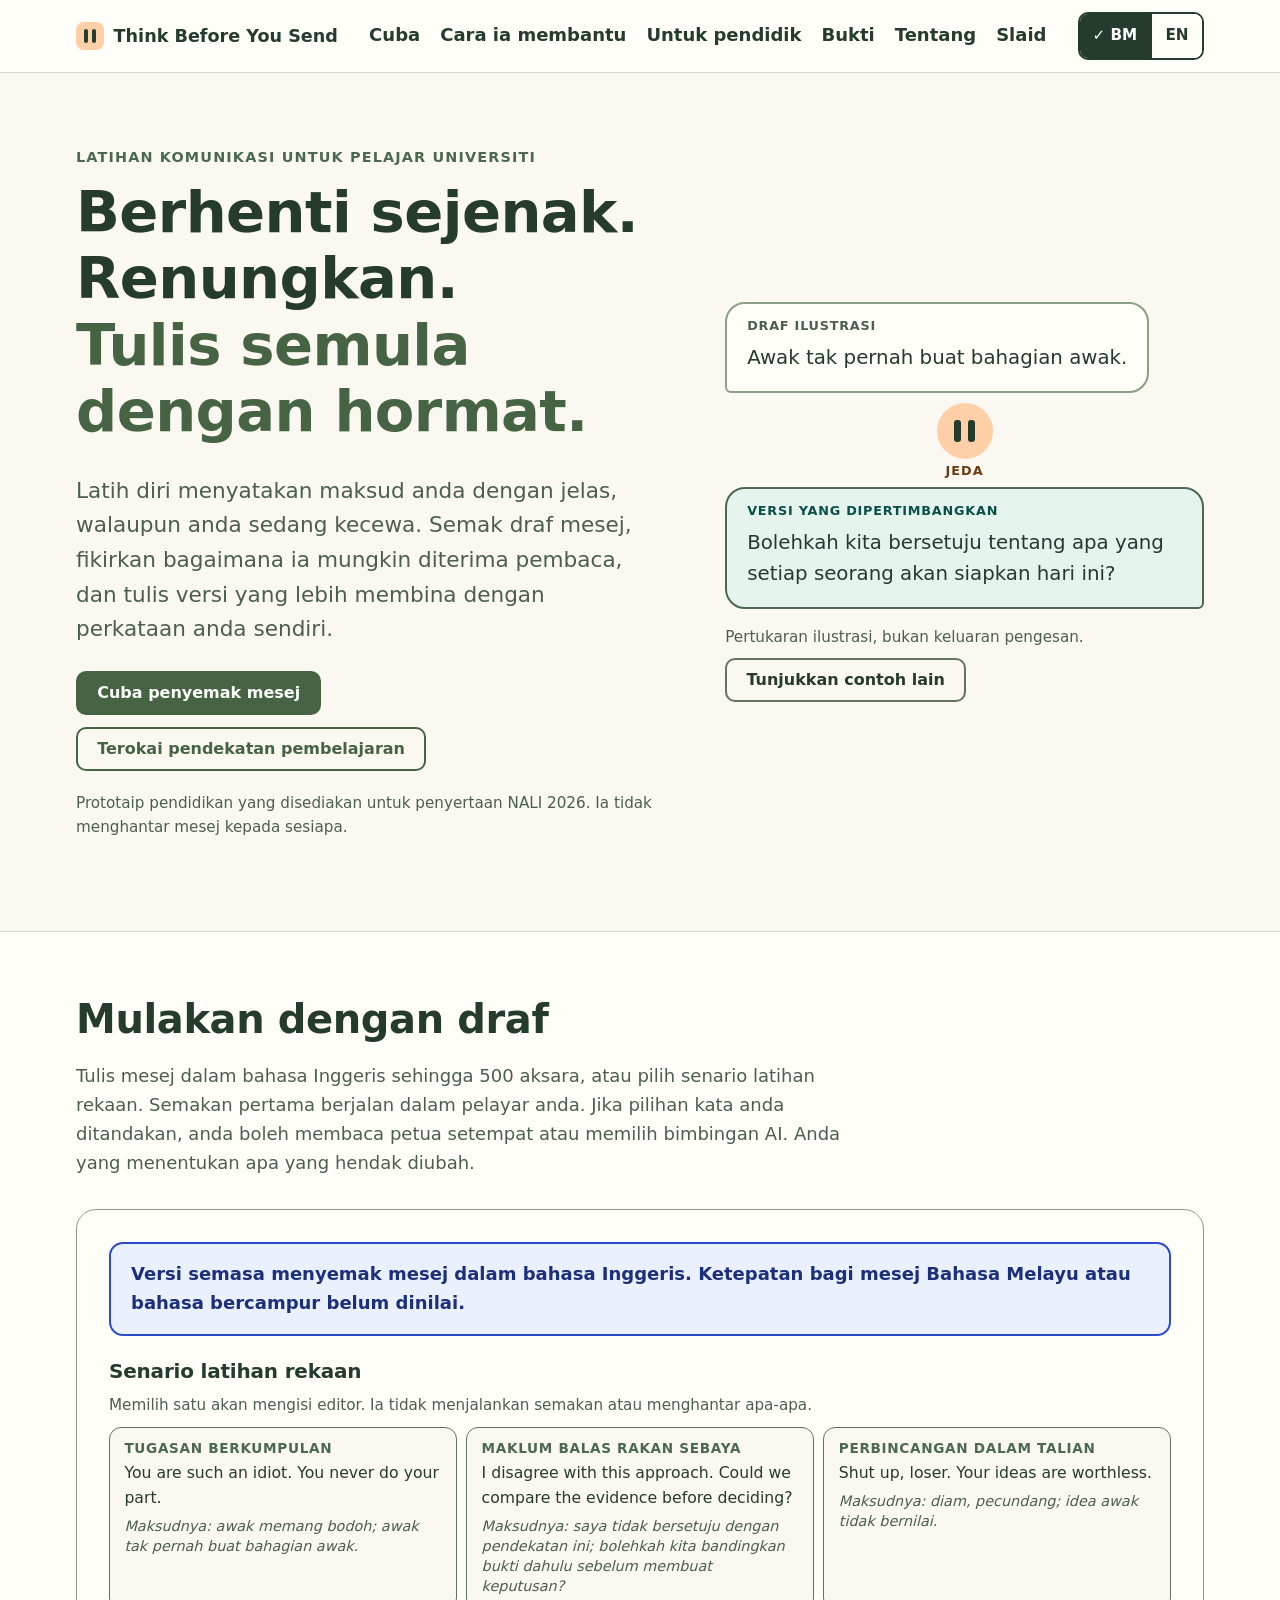
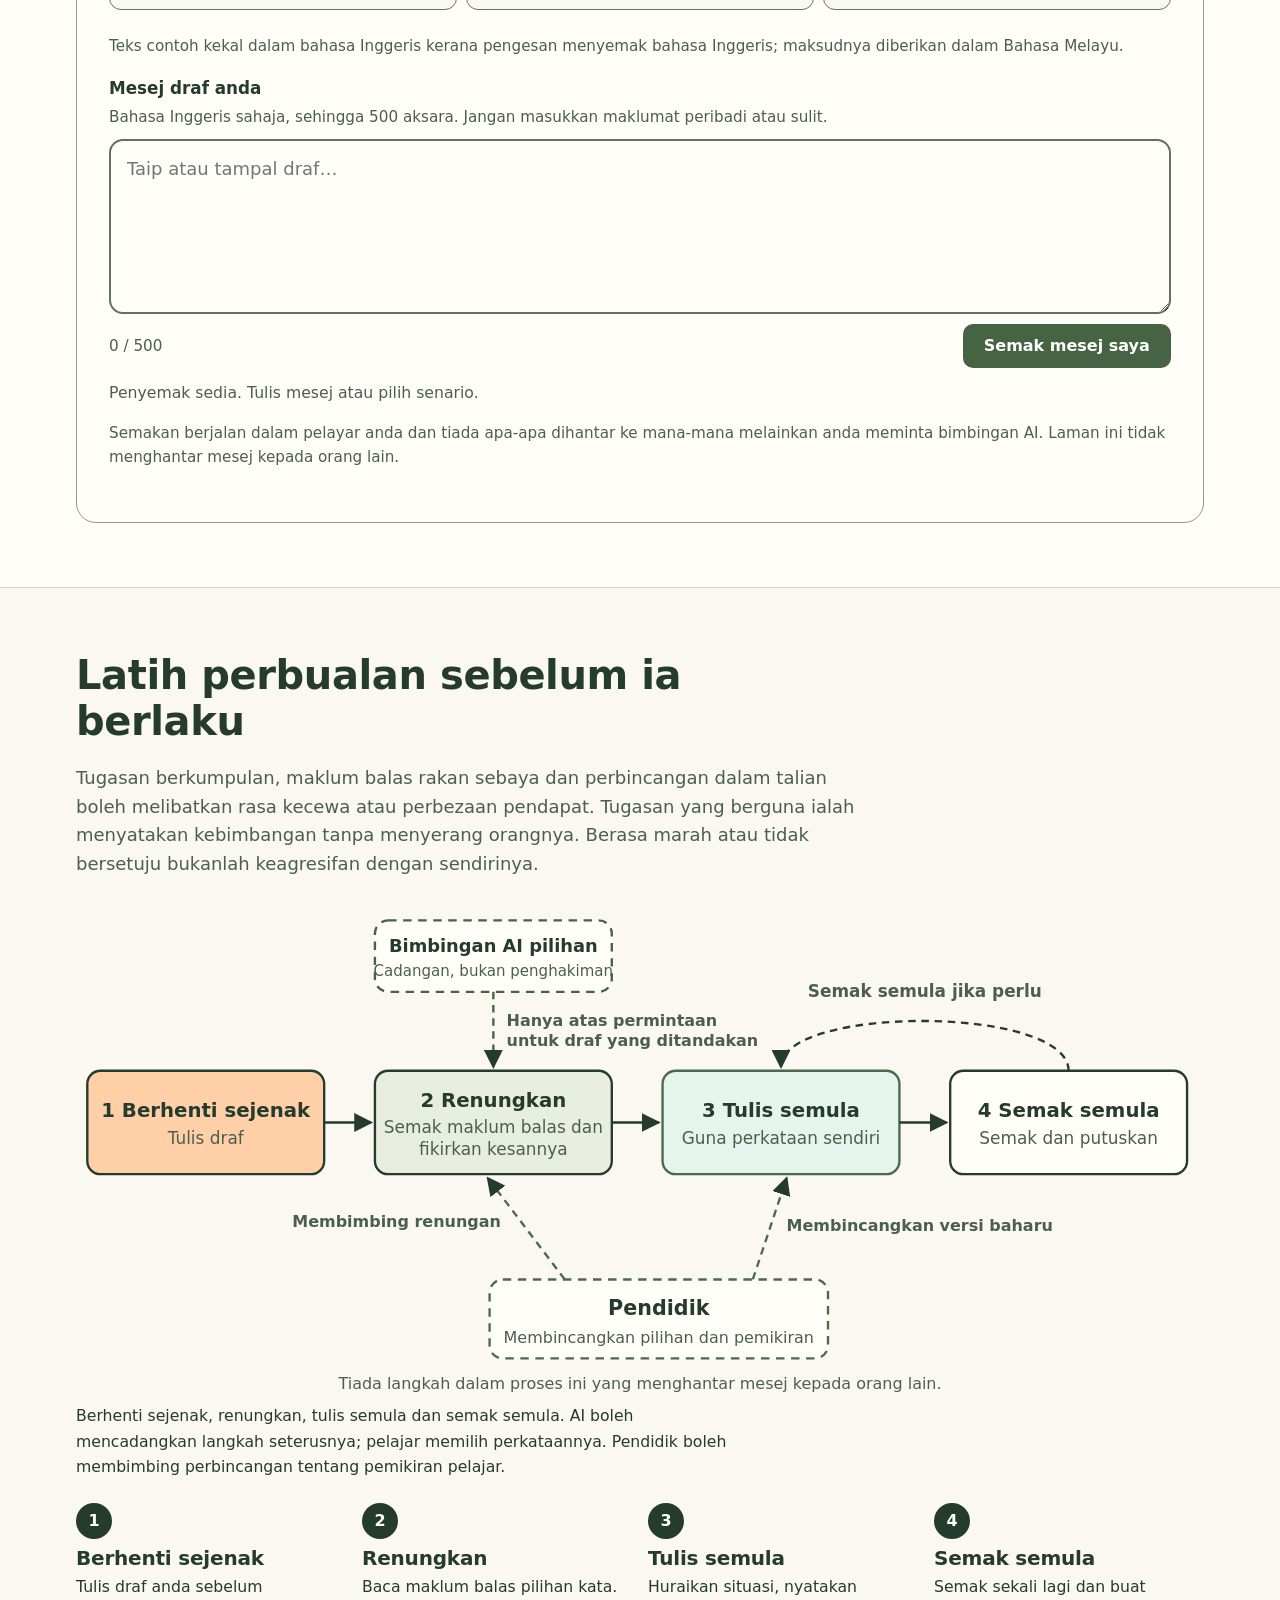
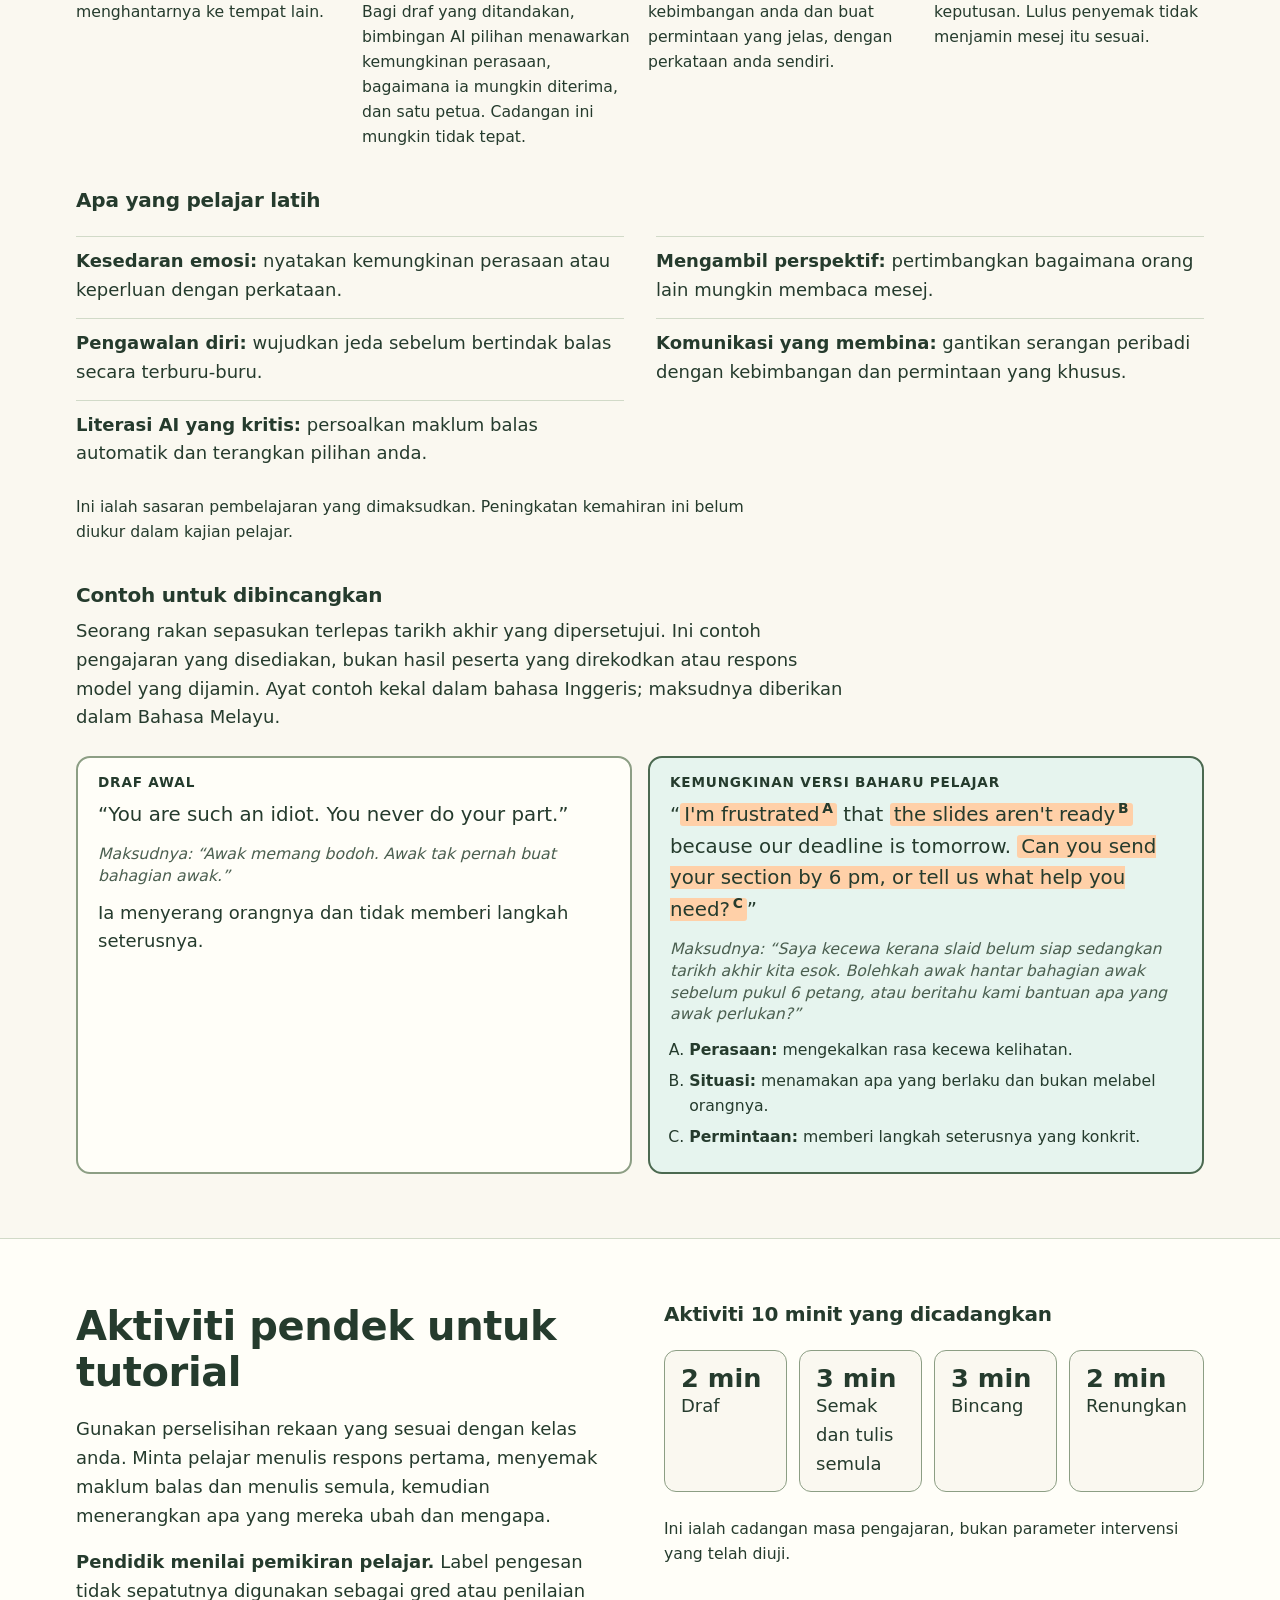
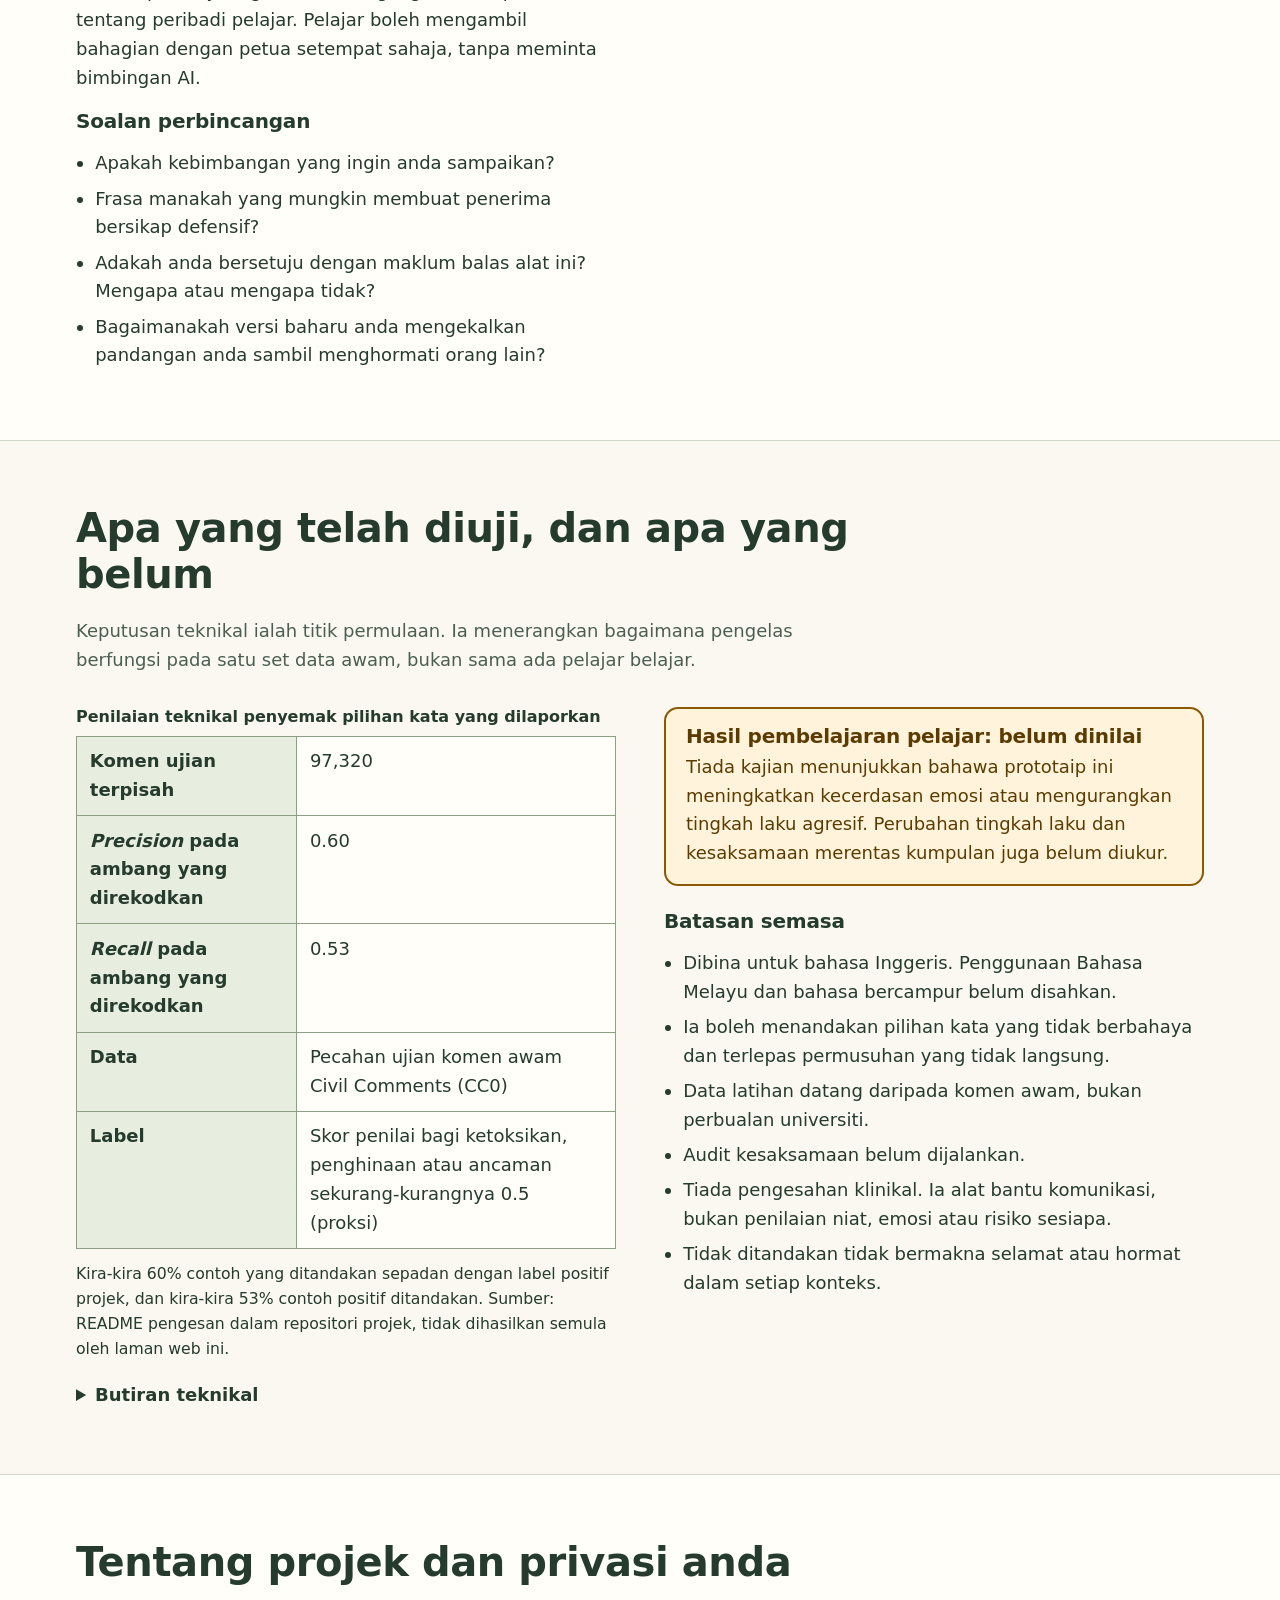
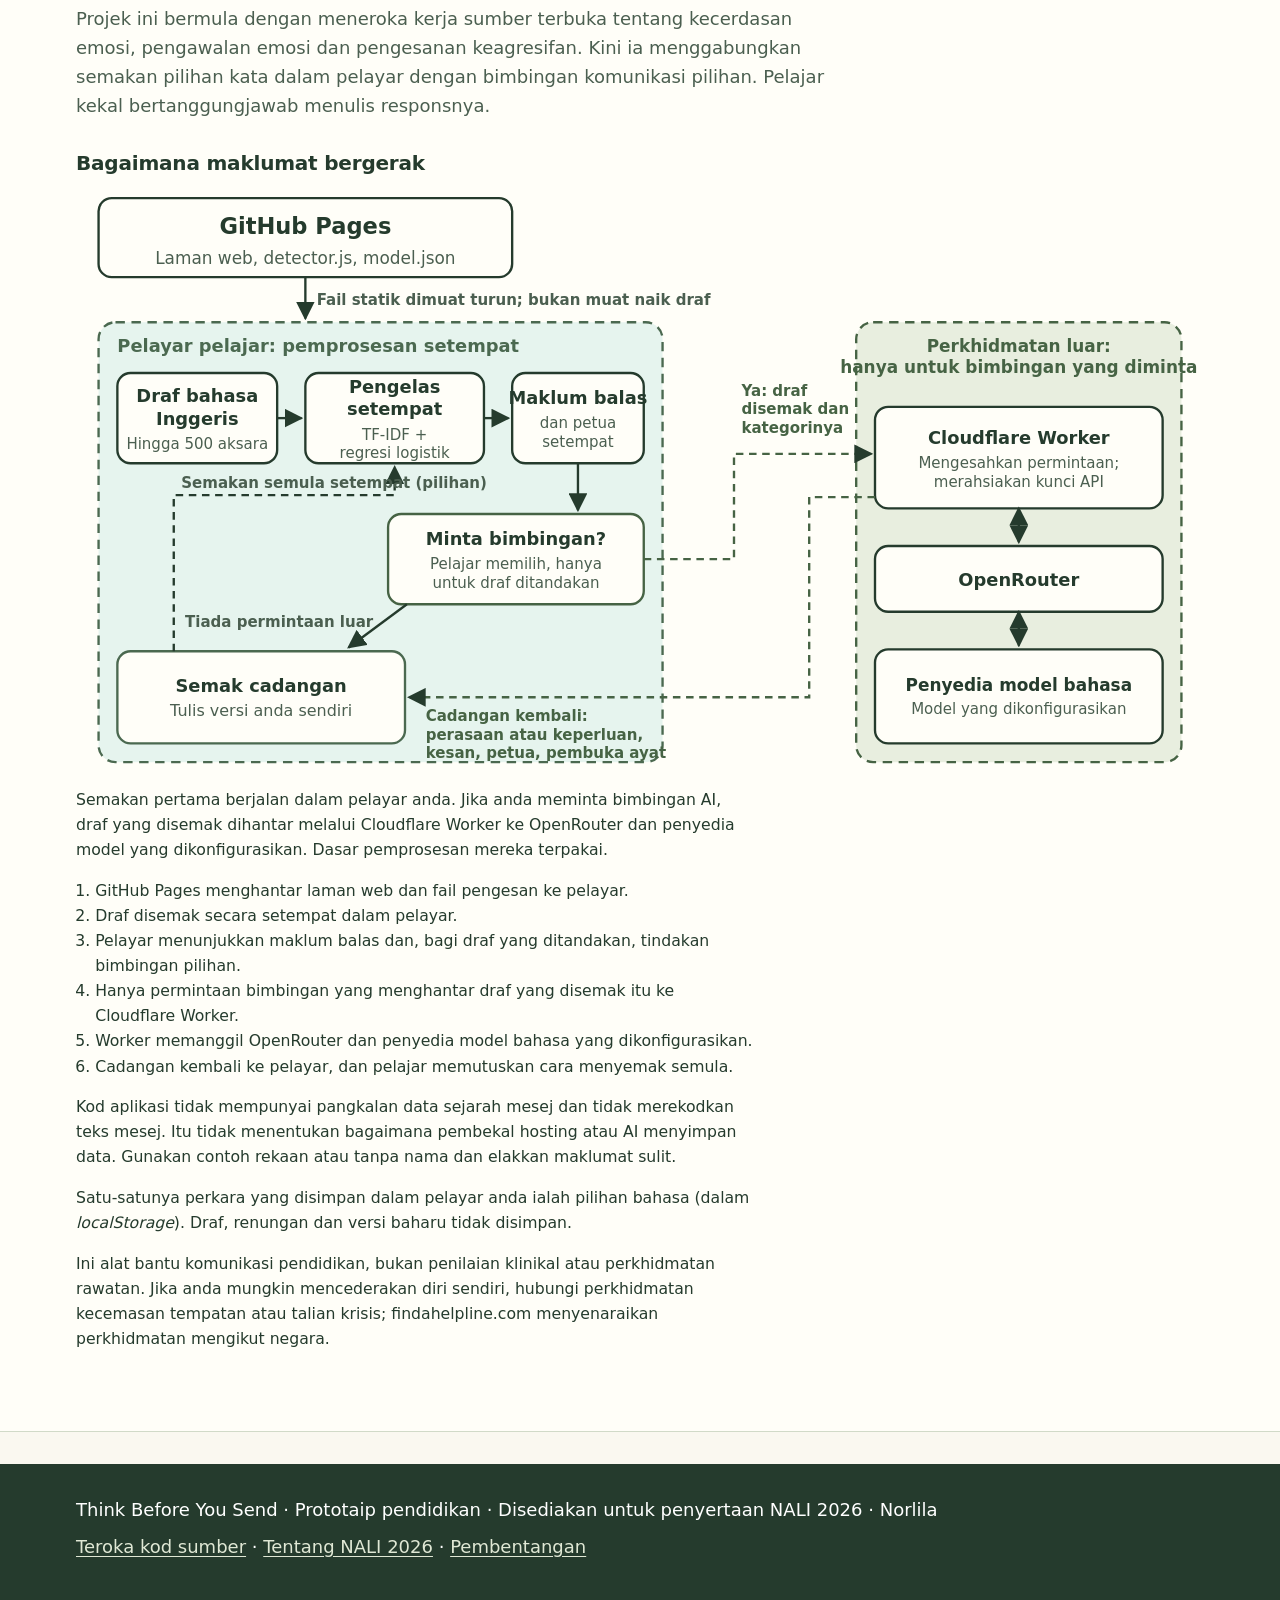
==== commit 8ad3ea1f: "Apply sage and ivory color theme" ====
--- a/docs/index.html
+++ b/docs/index.html
@@ -140,10 +140,10 @@
 <title id="lp-ms-t">Proses pembelajaran: berhenti sejenak, renungkan, tulis semula, semak semula</title>
 <desc id="lp-ms-d">Empat langkah berturutan: Berhenti sejenak (tulis draf), Renungkan (semak maklum balas dan fikirkan kesannya), Tulis semula (guna perkataan sendiri), Semak semula (semak dan putuskan), dengan gelung putus-putus dari Semak semula kembali ke Tulis semula. Bimbingan AI pilihan menyokong langkah Renungkan hanya atas permintaan bagi draf yang ditandakan. Pendidik membimbing renungan dan membincangkan versi baharu. Tiada langkah menghantar mesej kepada orang lain.</desc>
 <defs>
-<marker id="lp-ms-m" viewBox="0 0 10 10" refX="9" refY="5" markerWidth="8" markerHeight="8" orient="auto-start-reverse"><path d="M0 0 L10 5 L0 10 z" fill="#152B46"/></marker>
-<marker id="lp-ms-ms" viewBox="0 0 10 10" refX="1" refY="5" markerWidth="8" markerHeight="8" orient="auto"><path d="M10 0 L0 5 L10 10 z" fill="#152B46"/></marker>
-</defs>
-<rect x="12" y="170" width="252" height="110" rx="14" fill="#FFD0A8" stroke="#152B46" stroke-width="2.5"/><text x="138" y="219.625" text-anchor="middle" font-size="21" font-weight="800" fill="#152B46"><tspan x="138" dy="0">1  Berhenti sejenak</tspan></text><text x="138" y="247.875" text-anchor="middle" font-size="18" font-weight="500" fill="#3B4F68"><tspan x="138" dy="0">Tulis draf</tspan></text><rect x="318" y="170" width="252" height="110" rx="14" fill="#EAF0FD" stroke="#152B46" stroke-width="2.5"/><text x="444" y="208.375" text-anchor="middle" font-size="21" font-weight="800" fill="#152B46"><tspan x="444" dy="0">2  Renungkan</tspan></text><text x="444" y="236.625" text-anchor="middle" font-size="18" font-weight="500" fill="#3B4F68"><tspan x="444" dy="0">Semak maklum balas dan</tspan><tspan x="444" dy="22.5">fikirkan kesannya</tspan></text><rect x="624" y="170" width="252" height="110" rx="14" fill="#E6F4EE" stroke="#0B6B63" stroke-width="2.5"/><text x="750" y="219.625" text-anchor="middle" font-size="21" font-weight="800" fill="#152B46"><tspan x="750" dy="0">3  Tulis semula</tspan></text><text x="750" y="247.875" text-anchor="middle" font-size="18" font-weight="500" fill="#3B4F68"><tspan x="750" dy="0">Guna perkataan sendiri</tspan></text><rect x="930" y="170" width="252" height="110" rx="14" fill="#FFFFFF" stroke="#152B46" stroke-width="2.5"/><text x="1056" y="219.625" text-anchor="middle" font-size="21" font-weight="800" fill="#152B46"><tspan x="1056" dy="0">4  Semak semula</tspan></text><text x="1056" y="247.875" text-anchor="middle" font-size="18" font-weight="500" fill="#3B4F68"><tspan x="1056" dy="0">Semak dan putuskan</tspan></text><path d="M264 225 H314" fill="none" stroke="#152B46" stroke-width="2.5" marker-end="url(#lp-ms-m)"/><path d="M570 225 H620" fill="none" stroke="#152B46" stroke-width="2.5" marker-end="url(#lp-ms-m)"/><path d="M876 225 H926" fill="none" stroke="#152B46" stroke-width="2.5" marker-end="url(#lp-ms-m)"/><path d="M1056 170 C1056 100 750 100 750 166" fill="none" stroke="#152B46" stroke-width="2.5" stroke-dasharray="8 6" marker-end="url(#lp-ms-m)"/><text x="903" y="92" text-anchor="middle" font-size="18" font-weight="600" fill="#3B4F68"><tspan x="903" dy="0">Semak semula jika perlu</tspan></text><rect x="318" y="10" width="252" height="76" rx="14" fill="#FFFFFF" stroke="#294BCC" stroke-width="2.5" stroke-dasharray="9 7"/><text x="444" y="43.125" text-anchor="middle" font-size="19" font-weight="800" fill="#152B46"><tspan x="444" dy="0">Bimbingan AI pilihan</tspan></text><text x="444" y="68.875" text-anchor="middle" font-size="16" font-weight="500" fill="#3B4F68"><tspan x="444" dy="0">Cadangan, bukan penghakiman</tspan></text><path d="M444 86 V166" fill="none" stroke="#294BCC" stroke-width="2.5" stroke-dasharray="8 6" marker-end="url(#lp-ms-m)"/><text x="458" y="122" text-anchor="start" font-size="17" font-weight="600" fill="#3B4F68"><tspan x="458" dy="0">Hanya atas permintaan</tspan><tspan x="458" dy="21.25">untuk draf yang ditandakan</tspan></text><rect x="440" y="392" width="360" height="84" rx="14" fill="#FFFFFF" stroke="#0B6B63" stroke-width="2.5" stroke-dasharray="9 7"/><text x="620" y="429.625" text-anchor="middle" font-size="22" font-weight="800" fill="#152B46"><tspan x="620" dy="0">Pendidik</tspan></text><text x="620" y="459.125" text-anchor="middle" font-size="17" font-weight="500" fill="#3B4F68"><tspan x="620" dy="0">Membincangkan pilihan dan pemikiran</tspan></text><path d="M520 392 L438 284" fill="none" stroke="#0B6B63" stroke-width="2.5" stroke-dasharray="8 6" marker-end="url(#lp-ms-m)"/><path d="M720 392 L756 284" fill="none" stroke="#0B6B63" stroke-width="2.5" stroke-dasharray="8 6" marker-end="url(#lp-ms-m)"/><text x="452" y="336" text-anchor="end" font-size="17" font-weight="600" fill="#3B4F68"><tspan x="452" dy="0">Membimbing renungan</tspan></text><text x="756" y="340" text-anchor="start" font-size="17" font-weight="600" fill="#3B4F68"><tspan x="756" dy="0">Membincangkan versi baharu</tspan></text><text x="600" y="508" text-anchor="middle" font-size="17" font-weight="500" fill="#3B4F68"><tspan x="600" dy="0">Tiada langkah dalam proses ini yang menghantar mesej kepada orang lain.</tspan></text>
+<marker id="lp-ms-m" viewBox="0 0 10 10" refX="9" refY="5" markerWidth="8" markerHeight="8" orient="auto-start-reverse"><path d="M0 0 L10 5 L0 10 z" fill="#253B2D"/></marker>
+<marker id="lp-ms-ms" viewBox="0 0 10 10" refX="1" refY="5" markerWidth="8" markerHeight="8" orient="auto"><path d="M10 0 L0 5 L10 10 z" fill="#253B2D"/></marker>
+</defs>
+<rect x="12" y="170" width="252" height="110" rx="14" fill="#FFD0A8" stroke="#253B2D" stroke-width="2.5"/><text x="138" y="219.625" text-anchor="middle" font-size="21" font-weight="800" fill="#253B2D"><tspan x="138" dy="0">1  Berhenti sejenak</tspan></text><text x="138" y="247.875" text-anchor="middle" font-size="18" font-weight="500" fill="#4B5F50"><tspan x="138" dy="0">Tulis draf</tspan></text><rect x="318" y="170" width="252" height="110" rx="14" fill="#E8EEDF" stroke="#253B2D" stroke-width="2.5"/><text x="444" y="208.375" text-anchor="middle" font-size="21" font-weight="800" fill="#253B2D"><tspan x="444" dy="0">2  Renungkan</tspan></text><text x="444" y="236.625" text-anchor="middle" font-size="18" font-weight="500" fill="#4B5F50"><tspan x="444" dy="0">Semak maklum balas dan</tspan><tspan x="444" dy="22.5">fikirkan kesannya</tspan></text><rect x="624" y="170" width="252" height="110" rx="14" fill="#E6F4EE" stroke="#4B6950" stroke-width="2.5"/><text x="750" y="219.625" text-anchor="middle" font-size="21" font-weight="800" fill="#253B2D"><tspan x="750" dy="0">3  Tulis semula</tspan></text><text x="750" y="247.875" text-anchor="middle" font-size="18" font-weight="500" fill="#4B5F50"><tspan x="750" dy="0">Guna perkataan sendiri</tspan></text><rect x="930" y="170" width="252" height="110" rx="14" fill="#FFFEF8" stroke="#253B2D" stroke-width="2.5"/><text x="1056" y="219.625" text-anchor="middle" font-size="21" font-weight="800" fill="#253B2D"><tspan x="1056" dy="0">4  Semak semula</tspan></text><text x="1056" y="247.875" text-anchor="middle" font-size="18" font-weight="500" fill="#4B5F50"><tspan x="1056" dy="0">Semak dan putuskan</tspan></text><path d="M264 225 H314" fill="none" stroke="#253B2D" stroke-width="2.5" marker-end="url(#lp-ms-m)"/><path d="M570 225 H620" fill="none" stroke="#253B2D" stroke-width="2.5" marker-end="url(#lp-ms-m)"/><path d="M876 225 H926" fill="none" stroke="#253B2D" stroke-width="2.5" marker-end="url(#lp-ms-m)"/><path d="M1056 170 C1056 100 750 100 750 166" fill="none" stroke="#253B2D" stroke-width="2.5" stroke-dasharray="8 6" marker-end="url(#lp-ms-m)"/><text x="903" y="92" text-anchor="middle" font-size="18" font-weight="600" fill="#4B5F50"><tspan x="903" dy="0">Semak semula jika perlu</tspan></text><rect x="318" y="10" width="252" height="76" rx="14" fill="#FFFEF8" stroke="#466344" stroke-width="2.5" stroke-dasharray="9 7"/><text x="444" y="43.125" text-anchor="middle" font-size="19" font-weight="800" fill="#253B2D"><tspan x="444" dy="0">Bimbingan AI pilihan</tspan></text><text x="444" y="68.875" text-anchor="middle" font-size="16" font-weight="500" fill="#4B5F50"><tspan x="444" dy="0">Cadangan, bukan penghakiman</tspan></text><path d="M444 86 V166" fill="none" stroke="#466344" stroke-width="2.5" stroke-dasharray="8 6" marker-end="url(#lp-ms-m)"/><text x="458" y="122" text-anchor="start" font-size="17" font-weight="600" fill="#4B5F50"><tspan x="458" dy="0">Hanya atas permintaan</tspan><tspan x="458" dy="21.25">untuk draf yang ditandakan</tspan></text><rect x="440" y="392" width="360" height="84" rx="14" fill="#FFFEF8" stroke="#4B6950" stroke-width="2.5" stroke-dasharray="9 7"/><text x="620" y="429.625" text-anchor="middle" font-size="22" font-weight="800" fill="#253B2D"><tspan x="620" dy="0">Pendidik</tspan></text><text x="620" y="459.125" text-anchor="middle" font-size="17" font-weight="500" fill="#4B5F50"><tspan x="620" dy="0">Membincangkan pilihan dan pemikiran</tspan></text><path d="M520 392 L438 284" fill="none" stroke="#4B6950" stroke-width="2.5" stroke-dasharray="8 6" marker-end="url(#lp-ms-m)"/><path d="M720 392 L756 284" fill="none" stroke="#4B6950" stroke-width="2.5" stroke-dasharray="8 6" marker-end="url(#lp-ms-m)"/><text x="452" y="336" text-anchor="end" font-size="17" font-weight="600" fill="#4B5F50"><tspan x="452" dy="0">Membimbing renungan</tspan></text><text x="756" y="340" text-anchor="start" font-size="17" font-weight="600" fill="#4B5F50"><tspan x="756" dy="0">Membincangkan versi baharu</tspan></text><text x="600" y="508" text-anchor="middle" font-size="17" font-weight="500" fill="#4B5F50"><tspan x="600" dy="0">Tiada langkah dalam proses ini yang menghantar mesej kepada orang lain.</tspan></text>
 </svg>
 <!-- /diagram:learning-process.ms.svg -->
       </figure>
@@ -153,10 +153,10 @@
 <title id="lp-en-t">Learning process: pause, reflect, rewrite, recheck</title>
 <desc id="lp-en-d">Four steps in a row: Pause (write a draft), Reflect (review feedback and consider its impact), Rewrite (use your own words), Recheck (review and decide), with a dashed loop from Recheck back to Rewrite. Optional AI coaching feeds Reflect only on request for a flagged draft. An educator guides reflection and discusses the revision. No step sends a message to another person.</desc>
 <defs>
-<marker id="lp-en-m" viewBox="0 0 10 10" refX="9" refY="5" markerWidth="8" markerHeight="8" orient="auto-start-reverse"><path d="M0 0 L10 5 L0 10 z" fill="#152B46"/></marker>
-<marker id="lp-en-ms" viewBox="0 0 10 10" refX="1" refY="5" markerWidth="8" markerHeight="8" orient="auto"><path d="M10 0 L0 5 L10 10 z" fill="#152B46"/></marker>
-</defs>
-<rect x="12" y="170" width="252" height="110" rx="14" fill="#FFD0A8" stroke="#152B46" stroke-width="2.5"/><text x="138" y="220.75" text-anchor="middle" font-size="24" font-weight="800" fill="#152B46"><tspan x="138" dy="0">1  Pause</tspan></text><text x="138" y="252.75" text-anchor="middle" font-size="18" font-weight="500" fill="#3B4F68"><tspan x="138" dy="0">Write a draft</tspan></text><rect x="318" y="170" width="252" height="110" rx="14" fill="#EAF0FD" stroke="#152B46" stroke-width="2.5"/><text x="444" y="209.5" text-anchor="middle" font-size="24" font-weight="800" fill="#152B46"><tspan x="444" dy="0">2  Reflect</tspan></text><text x="444" y="241.5" text-anchor="middle" font-size="18" font-weight="500" fill="#3B4F68"><tspan x="444" dy="0">Review feedback and</tspan><tspan x="444" dy="22.5">consider its impact</tspan></text><rect x="624" y="170" width="252" height="110" rx="14" fill="#E6F4EE" stroke="#0B6B63" stroke-width="2.5"/><text x="750" y="220.75" text-anchor="middle" font-size="24" font-weight="800" fill="#152B46"><tspan x="750" dy="0">3  Rewrite</tspan></text><text x="750" y="252.75" text-anchor="middle" font-size="18" font-weight="500" fill="#3B4F68"><tspan x="750" dy="0">Use your own words</tspan></text><rect x="930" y="170" width="252" height="110" rx="14" fill="#FFFFFF" stroke="#152B46" stroke-width="2.5"/><text x="1056" y="220.75" text-anchor="middle" font-size="24" font-weight="800" fill="#152B46"><tspan x="1056" dy="0">4  Recheck</tspan></text><text x="1056" y="252.75" text-anchor="middle" font-size="18" font-weight="500" fill="#3B4F68"><tspan x="1056" dy="0">Review and decide</tspan></text><path d="M264 225 H314" fill="none" stroke="#152B46" stroke-width="2.5" marker-end="url(#lp-en-m)"/><path d="M570 225 H620" fill="none" stroke="#152B46" stroke-width="2.5" marker-end="url(#lp-en-m)"/><path d="M876 225 H926" fill="none" stroke="#152B46" stroke-width="2.5" marker-end="url(#lp-en-m)"/><path d="M1056 170 C1056 100 750 100 750 166" fill="none" stroke="#152B46" stroke-width="2.5" stroke-dasharray="8 6" marker-end="url(#lp-en-m)"/><text x="903" y="92" text-anchor="middle" font-size="18" font-weight="600" fill="#3B4F68"><tspan x="903" dy="0">Revise again if useful</tspan></text><rect x="318" y="10" width="252" height="76" rx="14" fill="#FFFFFF" stroke="#294BCC" stroke-width="2.5" stroke-dasharray="9 7"/><text x="444" y="43.125" text-anchor="middle" font-size="19" font-weight="800" fill="#152B46"><tspan x="444" dy="0">Optional AI coaching</tspan></text><text x="444" y="68.875" text-anchor="middle" font-size="16" font-weight="500" fill="#3B4F68"><tspan x="444" dy="0">Suggestions, not a verdict</tspan></text><path d="M444 86 V166" fill="none" stroke="#294BCC" stroke-width="2.5" stroke-dasharray="8 6" marker-end="url(#lp-en-m)"/><text x="458" y="122" text-anchor="start" font-size="17" font-weight="600" fill="#3B4F68"><tspan x="458" dy="0">Only on request</tspan><tspan x="458" dy="21.25">for a flagged draft</tspan></text><rect x="440" y="392" width="360" height="84" rx="14" fill="#FFFFFF" stroke="#0B6B63" stroke-width="2.5" stroke-dasharray="9 7"/><text x="620" y="429.625" text-anchor="middle" font-size="22" font-weight="800" fill="#152B46"><tspan x="620" dy="0">Educator</tspan></text><text x="620" y="459.125" text-anchor="middle" font-size="17" font-weight="500" fill="#3B4F68"><tspan x="620" dy="0">Discusses choices and reasoning</tspan></text><path d="M520 392 L438 284" fill="none" stroke="#0B6B63" stroke-width="2.5" stroke-dasharray="8 6" marker-end="url(#lp-en-m)"/><path d="M720 392 L756 284" fill="none" stroke="#0B6B63" stroke-width="2.5" stroke-dasharray="8 6" marker-end="url(#lp-en-m)"/><text x="452" y="336" text-anchor="end" font-size="17" font-weight="600" fill="#3B4F68"><tspan x="452" dy="0">Guides reflection</tspan></text><text x="756" y="340" text-anchor="start" font-size="17" font-weight="600" fill="#3B4F68"><tspan x="756" dy="0">Discusses the revision</tspan></text><text x="600" y="508" text-anchor="middle" font-size="17" font-weight="500" fill="#3B4F68"><tspan x="600" dy="0">Nothing in this process sends a message to another person.</tspan></text>
+<marker id="lp-en-m" viewBox="0 0 10 10" refX="9" refY="5" markerWidth="8" markerHeight="8" orient="auto-start-reverse"><path d="M0 0 L10 5 L0 10 z" fill="#253B2D"/></marker>
+<marker id="lp-en-ms" viewBox="0 0 10 10" refX="1" refY="5" markerWidth="8" markerHeight="8" orient="auto"><path d="M10 0 L0 5 L10 10 z" fill="#253B2D"/></marker>
+</defs>
+<rect x="12" y="170" width="252" height="110" rx="14" fill="#FFD0A8" stroke="#253B2D" stroke-width="2.5"/><text x="138" y="220.75" text-anchor="middle" font-size="24" font-weight="800" fill="#253B2D"><tspan x="138" dy="0">1  Pause</tspan></text><text x="138" y="252.75" text-anchor="middle" font-size="18" font-weight="500" fill="#4B5F50"><tspan x="138" dy="0">Write a draft</tspan></text><rect x="318" y="170" width="252" height="110" rx="14" fill="#E8EEDF" stroke="#253B2D" stroke-width="2.5"/><text x="444" y="209.5" text-anchor="middle" font-size="24" font-weight="800" fill="#253B2D"><tspan x="444" dy="0">2  Reflect</tspan></text><text x="444" y="241.5" text-anchor="middle" font-size="18" font-weight="500" fill="#4B5F50"><tspan x="444" dy="0">Review feedback and</tspan><tspan x="444" dy="22.5">consider its impact</tspan></text><rect x="624" y="170" width="252" height="110" rx="14" fill="#E6F4EE" stroke="#4B6950" stroke-width="2.5"/><text x="750" y="220.75" text-anchor="middle" font-size="24" font-weight="800" fill="#253B2D"><tspan x="750" dy="0">3  Rewrite</tspan></text><text x="750" y="252.75" text-anchor="middle" font-size="18" font-weight="500" fill="#4B5F50"><tspan x="750" dy="0">Use your own words</tspan></text><rect x="930" y="170" width="252" height="110" rx="14" fill="#FFFEF8" stroke="#253B2D" stroke-width="2.5"/><text x="1056" y="220.75" text-anchor="middle" font-size="24" font-weight="800" fill="#253B2D"><tspan x="1056" dy="0">4  Recheck</tspan></text><text x="1056" y="252.75" text-anchor="middle" font-size="18" font-weight="500" fill="#4B5F50"><tspan x="1056" dy="0">Review and decide</tspan></text><path d="M264 225 H314" fill="none" stroke="#253B2D" stroke-width="2.5" marker-end="url(#lp-en-m)"/><path d="M570 225 H620" fill="none" stroke="#253B2D" stroke-width="2.5" marker-end="url(#lp-en-m)"/><path d="M876 225 H926" fill="none" stroke="#253B2D" stroke-width="2.5" marker-end="url(#lp-en-m)"/><path d="M1056 170 C1056 100 750 100 750 166" fill="none" stroke="#253B2D" stroke-width="2.5" stroke-dasharray="8 6" marker-end="url(#lp-en-m)"/><text x="903" y="92" text-anchor="middle" font-size="18" font-weight="600" fill="#4B5F50"><tspan x="903" dy="0">Revise again if useful</tspan></text><rect x="318" y="10" width="252" height="76" rx="14" fill="#FFFEF8" stroke="#466344" stroke-width="2.5" stroke-dasharray="9 7"/><text x="444" y="43.125" text-anchor="middle" font-size="19" font-weight="800" fill="#253B2D"><tspan x="444" dy="0">Optional AI coaching</tspan></text><text x="444" y="68.875" text-anchor="middle" font-size="16" font-weight="500" fill="#4B5F50"><tspan x="444" dy="0">Suggestions, not a verdict</tspan></text><path d="M444 86 V166" fill="none" stroke="#466344" stroke-width="2.5" stroke-dasharray="8 6" marker-end="url(#lp-en-m)"/><text x="458" y="122" text-anchor="start" font-size="17" font-weight="600" fill="#4B5F50"><tspan x="458" dy="0">Only on request</tspan><tspan x="458" dy="21.25">for a flagged draft</tspan></text><rect x="440" y="392" width="360" height="84" rx="14" fill="#FFFEF8" stroke="#4B6950" stroke-width="2.5" stroke-dasharray="9 7"/><text x="620" y="429.625" text-anchor="middle" font-size="22" font-weight="800" fill="#253B2D"><tspan x="620" dy="0">Educator</tspan></text><text x="620" y="459.125" text-anchor="middle" font-size="17" font-weight="500" fill="#4B5F50"><tspan x="620" dy="0">Discusses choices and reasoning</tspan></text><path d="M520 392 L438 284" fill="none" stroke="#4B6950" stroke-width="2.5" stroke-dasharray="8 6" marker-end="url(#lp-en-m)"/><path d="M720 392 L756 284" fill="none" stroke="#4B6950" stroke-width="2.5" stroke-dasharray="8 6" marker-end="url(#lp-en-m)"/><text x="452" y="336" text-anchor="end" font-size="17" font-weight="600" fill="#4B5F50"><tspan x="452" dy="0">Guides reflection</tspan></text><text x="756" y="340" text-anchor="start" font-size="17" font-weight="600" fill="#4B5F50"><tspan x="756" dy="0">Discusses the revision</tspan></text><text x="600" y="508" text-anchor="middle" font-size="17" font-weight="500" fill="#4B5F50"><tspan x="600" dy="0">Nothing in this process sends a message to another person.</tspan></text>
 </svg>
 <!-- /diagram:learning-process.en.svg -->
       </figure>
@@ -166,10 +166,10 @@
 <title id="lpm-ms-t">Proses pembelajaran: berhenti sejenak, renungkan, tulis semula, semak semula</title>
 <desc id="lpm-ms-d">Empat langkah berturutan: Berhenti sejenak (tulis draf), Renungkan (semak maklum balas dan fikirkan kesannya), Tulis semula (guna perkataan sendiri), Semak semula (semak dan putuskan), dengan gelung putus-putus dari Semak semula kembali ke Tulis semula. Bimbingan AI pilihan menyokong langkah Renungkan hanya atas permintaan bagi draf yang ditandakan. Pendidik membimbing renungan dan membincangkan versi baharu. Tiada langkah menghantar mesej kepada orang lain.</desc>
 <defs>
-<marker id="lpm-ms-m" viewBox="0 0 10 10" refX="9" refY="5" markerWidth="8" markerHeight="8" orient="auto-start-reverse"><path d="M0 0 L10 5 L0 10 z" fill="#152B46"/></marker>
-<marker id="lpm-ms-ms" viewBox="0 0 10 10" refX="1" refY="5" markerWidth="8" markerHeight="8" orient="auto"><path d="M10 0 L0 5 L10 10 z" fill="#152B46"/></marker>
-</defs>
-<rect x="30" y="20" width="340" height="90" rx="14" fill="#FFD0A8" stroke="#152B46" stroke-width="2.5"/><text x="200" y="59.625" text-anchor="middle" font-size="21" font-weight="800" fill="#152B46"><tspan x="200" dy="0">1  Berhenti sejenak</tspan></text><text x="200" y="87.875" text-anchor="middle" font-size="18" font-weight="500" fill="#3B4F68"><tspan x="200" dy="0">Tulis draf</tspan></text><path d="M200 110 V158" fill="none" stroke="#152B46" stroke-width="2.5" marker-end="url(#lpm-ms-m)"/><rect x="30" y="162" width="340" height="100" rx="14" fill="#EAF0FD" stroke="#152B46" stroke-width="2.5"/><text x="200" y="195.375" text-anchor="middle" font-size="21" font-weight="800" fill="#152B46"><tspan x="200" dy="0">2  Renungkan</tspan></text><text x="200" y="223.625" text-anchor="middle" font-size="18" font-weight="500" fill="#3B4F68"><tspan x="200" dy="0">Semak maklum balas dan</tspan><tspan x="200" dy="22.5">fikirkan kesannya</tspan></text><rect x="100" y="296" width="290" height="90" rx="14" fill="#FFFFFF" stroke="#294BCC" stroke-width="2.5" stroke-dasharray="9 7"/><text x="245" y="327" text-anchor="middle" font-size="18" font-weight="800" fill="#152B46"><tspan x="245" dy="0">Bimbingan AI pilihan</tspan></text><text x="245" y="351.5" text-anchor="middle" font-size="15" font-weight="500" fill="#3B4F68"><tspan x="245" dy="0">Cadangan, hanya atas permintaan</tspan><tspan x="245" dy="18.75">untuk draf yang ditandakan</tspan></text><path d="M245 296 V266" fill="none" stroke="#294BCC" stroke-width="2.5" stroke-dasharray="8 6" marker-end="url(#lpm-ms-m)"/><path d="M60 262 V420" fill="none" stroke="#152B46" stroke-width="2.5" marker-end="url(#lpm-ms-m)"/><rect x="30" y="424" width="340" height="90" rx="14" fill="#E6F4EE" stroke="#0B6B63" stroke-width="2.5"/><text x="200" y="463.625" text-anchor="middle" font-size="21" font-weight="800" fill="#152B46"><tspan x="200" dy="0">3  Tulis semula</tspan></text><text x="200" y="491.875" text-anchor="middle" font-size="18" font-weight="500" fill="#3B4F68"><tspan x="200" dy="0">Guna perkataan sendiri</tspan></text><path d="M200 514 V562" fill="none" stroke="#152B46" stroke-width="2.5" marker-end="url(#lpm-ms-m)"/><rect x="30" y="566" width="340" height="100" rx="14" fill="#FFFFFF" stroke="#152B46" stroke-width="2.5"/><text x="200" y="599.375" text-anchor="middle" font-size="21" font-weight="800" fill="#152B46"><tspan x="200" dy="0">4  Semak semula</tspan></text><text x="200" y="627.625" text-anchor="middle" font-size="18" font-weight="500" fill="#3B4F68"><tspan x="200" dy="0">Semak dan putuskan;</tspan><tspan x="200" dy="22.5">semak semula jika perlu</tspan></text><path d="M370 616 H392 V469 H374" fill="none" stroke="#152B46" stroke-width="2.5" stroke-dasharray="8 6" marker-end="url(#lpm-ms-m)"/><rect x="30" y="720" width="340" height="96" rx="14" fill="#FFFFFF" stroke="#0B6B63" stroke-width="2.5" stroke-dasharray="9 7"/><text x="200" y="754.75" text-anchor="middle" font-size="20" font-weight="800" fill="#152B46"><tspan x="200" dy="0">Pendidik</tspan></text><text x="200" y="781.75" text-anchor="middle" font-size="15" font-weight="500" fill="#3B4F68"><tspan x="200" dy="0">Membimbing renungan dan membincangkan</tspan><tspan x="200" dy="18.75">versi baharu serta pemikiran</tspan></text><text x="200" y="848" text-anchor="middle" font-size="15" font-weight="500" fill="#3B4F68"><tspan x="200" dy="0">Tiada langkah menghantar mesej kepada orang lain.</tspan></text>
+<marker id="lpm-ms-m" viewBox="0 0 10 10" refX="9" refY="5" markerWidth="8" markerHeight="8" orient="auto-start-reverse"><path d="M0 0 L10 5 L0 10 z" fill="#253B2D"/></marker>
+<marker id="lpm-ms-ms" viewBox="0 0 10 10" refX="1" refY="5" markerWidth="8" markerHeight="8" orient="auto"><path d="M10 0 L0 5 L10 10 z" fill="#253B2D"/></marker>
+</defs>
+<rect x="30" y="20" width="340" height="90" rx="14" fill="#FFD0A8" stroke="#253B2D" stroke-width="2.5"/><text x="200" y="59.625" text-anchor="middle" font-size="21" font-weight="800" fill="#253B2D"><tspan x="200" dy="0">1  Berhenti sejenak</tspan></text><text x="200" y="87.875" text-anchor="middle" font-size="18" font-weight="500" fill="#4B5F50"><tspan x="200" dy="0">Tulis draf</tspan></text><path d="M200 110 V158" fill="none" stroke="#253B2D" stroke-width="2.5" marker-end="url(#lpm-ms-m)"/><rect x="30" y="162" width="340" height="100" rx="14" fill="#E8EEDF" stroke="#253B2D" stroke-width="2.5"/><text x="200" y="195.375" text-anchor="middle" font-size="21" font-weight="800" fill="#253B2D"><tspan x="200" dy="0">2  Renungkan</tspan></text><text x="200" y="223.625" text-anchor="middle" font-size="18" font-weight="500" fill="#4B5F50"><tspan x="200" dy="0">Semak maklum balas dan</tspan><tspan x="200" dy="22.5">fikirkan kesannya</tspan></text><rect x="100" y="296" width="290" height="90" rx="14" fill="#FFFEF8" stroke="#466344" stroke-width="2.5" stroke-dasharray="9 7"/><text x="245" y="327" text-anchor="middle" font-size="18" font-weight="800" fill="#253B2D"><tspan x="245" dy="0">Bimbingan AI pilihan</tspan></text><text x="245" y="351.5" text-anchor="middle" font-size="15" font-weight="500" fill="#4B5F50"><tspan x="245" dy="0">Cadangan, hanya atas permintaan</tspan><tspan x="245" dy="18.75">untuk draf yang ditandakan</tspan></text><path d="M245 296 V266" fill="none" stroke="#466344" stroke-width="2.5" stroke-dasharray="8 6" marker-end="url(#lpm-ms-m)"/><path d="M60 262 V420" fill="none" stroke="#253B2D" stroke-width="2.5" marker-end="url(#lpm-ms-m)"/><rect x="30" y="424" width="340" height="90" rx="14" fill="#E6F4EE" stroke="#4B6950" stroke-width="2.5"/><text x="200" y="463.625" text-anchor="middle" font-size="21" font-weight="800" fill="#253B2D"><tspan x="200" dy="0">3  Tulis semula</tspan></text><text x="200" y="491.875" text-anchor="middle" font-size="18" font-weight="500" fill="#4B5F50"><tspan x="200" dy="0">Guna perkataan sendiri</tspan></text><path d="M200 514 V562" fill="none" stroke="#253B2D" stroke-width="2.5" marker-end="url(#lpm-ms-m)"/><rect x="30" y="566" width="340" height="100" rx="14" fill="#FFFEF8" stroke="#253B2D" stroke-width="2.5"/><text x="200" y="599.375" text-anchor="middle" font-size="21" font-weight="800" fill="#253B2D"><tspan x="200" dy="0">4  Semak semula</tspan></text><text x="200" y="627.625" text-anchor="middle" font-size="18" font-weight="500" fill="#4B5F50"><tspan x="200" dy="0">Semak dan putuskan;</tspan><tspan x="200" dy="22.5">semak semula jika perlu</tspan></text><path d="M370 616 H392 V469 H374" fill="none" stroke="#253B2D" stroke-width="2.5" stroke-dasharray="8 6" marker-end="url(#lpm-ms-m)"/><rect x="30" y="720" width="340" height="96" rx="14" fill="#FFFEF8" stroke="#4B6950" stroke-width="2.5" stroke-dasharray="9 7"/><text x="200" y="754.75" text-anchor="middle" font-size="20" font-weight="800" fill="#253B2D"><tspan x="200" dy="0">Pendidik</tspan></text><text x="200" y="781.75" text-anchor="middle" font-size="15" font-weight="500" fill="#4B5F50"><tspan x="200" dy="0">Membimbing renungan dan membincangkan</tspan><tspan x="200" dy="18.75">versi baharu serta pemikiran</tspan></text><text x="200" y="848" text-anchor="middle" font-size="15" font-weight="500" fill="#4B5F50"><tspan x="200" dy="0">Tiada langkah menghantar mesej kepada orang lain.</tspan></text>
 </svg>
 <!-- /diagram:learning-process-mobile.ms.svg -->
       </figure>
@@ -179,10 +179,10 @@
 <title id="lpm-en-t">Learning process: pause, reflect, rewrite, recheck</title>
 <desc id="lpm-en-d">Four steps in a row: Pause (write a draft), Reflect (review feedback and consider its impact), Rewrite (use your own words), Recheck (review and decide), with a dashed loop from Recheck back to Rewrite. Optional AI coaching feeds Reflect only on request for a flagged draft. An educator guides reflection and discusses the revision. No step sends a message to another person.</desc>
 <defs>
-<marker id="lpm-en-m" viewBox="0 0 10 10" refX="9" refY="5" markerWidth="8" markerHeight="8" orient="auto-start-reverse"><path d="M0 0 L10 5 L0 10 z" fill="#152B46"/></marker>
-<marker id="lpm-en-ms" viewBox="0 0 10 10" refX="1" refY="5" markerWidth="8" markerHeight="8" orient="auto"><path d="M10 0 L0 5 L10 10 z" fill="#152B46"/></marker>
-</defs>
-<rect x="30" y="20" width="340" height="90" rx="14" fill="#FFD0A8" stroke="#152B46" stroke-width="2.5"/><text x="200" y="60.75" text-anchor="middle" font-size="24" font-weight="800" fill="#152B46"><tspan x="200" dy="0">1  Pause</tspan></text><text x="200" y="92.75" text-anchor="middle" font-size="18" font-weight="500" fill="#3B4F68"><tspan x="200" dy="0">Write a draft</tspan></text><path d="M200 110 V158" fill="none" stroke="#152B46" stroke-width="2.5" marker-end="url(#lpm-en-m)"/><rect x="30" y="162" width="340" height="100" rx="14" fill="#EAF0FD" stroke="#152B46" stroke-width="2.5"/><text x="200" y="196.5" text-anchor="middle" font-size="24" font-weight="800" fill="#152B46"><tspan x="200" dy="0">2  Reflect</tspan></text><text x="200" y="228.5" text-anchor="middle" font-size="18" font-weight="500" fill="#3B4F68"><tspan x="200" dy="0">Review feedback and</tspan><tspan x="200" dy="22.5">consider its impact</tspan></text><rect x="100" y="296" width="290" height="90" rx="14" fill="#FFFFFF" stroke="#294BCC" stroke-width="2.5" stroke-dasharray="9 7"/><text x="245" y="327" text-anchor="middle" font-size="18" font-weight="800" fill="#152B46"><tspan x="245" dy="0">Optional AI coaching</tspan></text><text x="245" y="351.5" text-anchor="middle" font-size="15" font-weight="500" fill="#3B4F68"><tspan x="245" dy="0">Suggestions, only on request</tspan><tspan x="245" dy="18.75">for a flagged draft</tspan></text><path d="M245 296 V266" fill="none" stroke="#294BCC" stroke-width="2.5" stroke-dasharray="8 6" marker-end="url(#lpm-en-m)"/><path d="M60 262 V420" fill="none" stroke="#152B46" stroke-width="2.5" marker-end="url(#lpm-en-m)"/><rect x="30" y="424" width="340" height="90" rx="14" fill="#E6F4EE" stroke="#0B6B63" stroke-width="2.5"/><text x="200" y="464.75" text-anchor="middle" font-size="24" font-weight="800" fill="#152B46"><tspan x="200" dy="0">3  Rewrite</tspan></text><text x="200" y="496.75" text-anchor="middle" font-size="18" font-weight="500" fill="#3B4F68"><tspan x="200" dy="0">Use your own words</tspan></text><path d="M200 514 V562" fill="none" stroke="#152B46" stroke-width="2.5" marker-end="url(#lpm-en-m)"/><rect x="30" y="566" width="340" height="100" rx="14" fill="#FFFFFF" stroke="#152B46" stroke-width="2.5"/><text x="200" y="600.5" text-anchor="middle" font-size="24" font-weight="800" fill="#152B46"><tspan x="200" dy="0">4  Recheck</tspan></text><text x="200" y="632.5" text-anchor="middle" font-size="18" font-weight="500" fill="#3B4F68"><tspan x="200" dy="0">Review and decide;</tspan><tspan x="200" dy="22.5">revise again if useful</tspan></text><path d="M370 616 H392 V469 H374" fill="none" stroke="#152B46" stroke-width="2.5" stroke-dasharray="8 6" marker-end="url(#lpm-en-m)"/><rect x="30" y="720" width="340" height="96" rx="14" fill="#FFFFFF" stroke="#0B6B63" stroke-width="2.5" stroke-dasharray="9 7"/><text x="200" y="754.75" text-anchor="middle" font-size="20" font-weight="800" fill="#152B46"><tspan x="200" dy="0">Educator</tspan></text><text x="200" y="781.75" text-anchor="middle" font-size="15" font-weight="500" fill="#3B4F68"><tspan x="200" dy="0">Guides reflection and discusses</tspan><tspan x="200" dy="18.75">the revision and reasoning</tspan></text><text x="200" y="848" text-anchor="middle" font-size="15" font-weight="500" fill="#3B4F68"><tspan x="200" dy="0">No step sends a message to another person.</tspan></text>
+<marker id="lpm-en-m" viewBox="0 0 10 10" refX="9" refY="5" markerWidth="8" markerHeight="8" orient="auto-start-reverse"><path d="M0 0 L10 5 L0 10 z" fill="#253B2D"/></marker>
+<marker id="lpm-en-ms" viewBox="0 0 10 10" refX="1" refY="5" markerWidth="8" markerHeight="8" orient="auto"><path d="M10 0 L0 5 L10 10 z" fill="#253B2D"/></marker>
+</defs>
+<rect x="30" y="20" width="340" height="90" rx="14" fill="#FFD0A8" stroke="#253B2D" stroke-width="2.5"/><text x="200" y="60.75" text-anchor="middle" font-size="24" font-weight="800" fill="#253B2D"><tspan x="200" dy="0">1  Pause</tspan></text><text x="200" y="92.75" text-anchor="middle" font-size="18" font-weight="500" fill="#4B5F50"><tspan x="200" dy="0">Write a draft</tspan></text><path d="M200 110 V158" fill="none" stroke="#253B2D" stroke-width="2.5" marker-end="url(#lpm-en-m)"/><rect x="30" y="162" width="340" height="100" rx="14" fill="#E8EEDF" stroke="#253B2D" stroke-width="2.5"/><text x="200" y="196.5" text-anchor="middle" font-size="24" font-weight="800" fill="#253B2D"><tspan x="200" dy="0">2  Reflect</tspan></text><text x="200" y="228.5" text-anchor="middle" font-size="18" font-weight="500" fill="#4B5F50"><tspan x="200" dy="0">Review feedback and</tspan><tspan x="200" dy="22.5">consider its impact</tspan></text><rect x="100" y="296" width="290" height="90" rx="14" fill="#FFFEF8" stroke="#466344" stroke-width="2.5" stroke-dasharray="9 7"/><text x="245" y="327" text-anchor="middle" font-size="18" font-weight="800" fill="#253B2D"><tspan x="245" dy="0">Optional AI coaching</tspan></text><text x="245" y="351.5" text-anchor="middle" font-size="15" font-weight="500" fill="#4B5F50"><tspan x="245" dy="0">Suggestions, only on request</tspan><tspan x="245" dy="18.75">for a flagged draft</tspan></text><path d="M245 296 V266" fill="none" stroke="#466344" stroke-width="2.5" stroke-dasharray="8 6" marker-end="url(#lpm-en-m)"/><path d="M60 262 V420" fill="none" stroke="#253B2D" stroke-width="2.5" marker-end="url(#lpm-en-m)"/><rect x="30" y="424" width="340" height="90" rx="14" fill="#E6F4EE" stroke="#4B6950" stroke-width="2.5"/><text x="200" y="464.75" text-anchor="middle" font-size="24" font-weight="800" fill="#253B2D"><tspan x="200" dy="0">3  Rewrite</tspan></text><text x="200" y="496.75" text-anchor="middle" font-size="18" font-weight="500" fill="#4B5F50"><tspan x="200" dy="0">Use your own words</tspan></text><path d="M200 514 V562" fill="none" stroke="#253B2D" stroke-width="2.5" marker-end="url(#lpm-en-m)"/><rect x="30" y="566" width="340" height="100" rx="14" fill="#FFFEF8" stroke="#253B2D" stroke-width="2.5"/><text x="200" y="600.5" text-anchor="middle" font-size="24" font-weight="800" fill="#253B2D"><tspan x="200" dy="0">4  Recheck</tspan></text><text x="200" y="632.5" text-anchor="middle" font-size="18" font-weight="500" fill="#4B5F50"><tspan x="200" dy="0">Review and decide;</tspan><tspan x="200" dy="22.5">revise again if useful</tspan></text><path d="M370 616 H392 V469 H374" fill="none" stroke="#253B2D" stroke-width="2.5" stroke-dasharray="8 6" marker-end="url(#lpm-en-m)"/><rect x="30" y="720" width="340" height="96" rx="14" fill="#FFFEF8" stroke="#4B6950" stroke-width="2.5" stroke-dasharray="9 7"/><text x="200" y="754.75" text-anchor="middle" font-size="20" font-weight="800" fill="#253B2D"><tspan x="200" dy="0">Educator</tspan></text><text x="200" y="781.75" text-anchor="middle" font-size="15" font-weight="500" fill="#4B5F50"><tspan x="200" dy="0">Guides reflection and discusses</tspan><tspan x="200" dy="18.75">the revision and reasoning</tspan></text><text x="200" y="848" text-anchor="middle" font-size="15" font-weight="500" fill="#4B5F50"><tspan x="200" dy="0">No step sends a message to another person.</tspan></text>
 </svg>
 <!-- /diagram:learning-process-mobile.en.svg -->
       </figure>
@@ -314,10 +314,10 @@
 <title id="sa-ms-t">Seni bina sistem semasa dan sempadan data</title>
 <desc id="sa-ms-d">GitHub Pages menghantar laman web, detector.js dan model.json ke pelayar pelajar; muat turun ini bukan muat naik draf. Dalam pelayar, draf bahasa Inggeris sehingga 500 aksara disemak secara setempat oleh pengelas TF-IDF dan regresi logistik, yang menghasilkan maklum balas dan petua setempat. Hanya jika pelajar meminta bimbingan bagi draf yang ditandakan, draf yang disemak dan kategorinya dihantar ke Cloudflare Worker, yang mengesahkan permintaan dan merahsiakan kunci API, kemudian memanggil OpenRouter dan penyedia model bahasa yang dikonfigurasikan. Cadangan kembali ke pelayar dan pelajar menulis versi baharunya sendiri, dengan semakan semula setempat yang dipilih.</desc>
 <defs>
-<marker id="sa-ms-m" viewBox="0 0 10 10" refX="9" refY="5" markerWidth="8" markerHeight="8" orient="auto-start-reverse"><path d="M0 0 L10 5 L0 10 z" fill="#152B46"/></marker>
-<marker id="sa-ms-ms" viewBox="0 0 10 10" refX="1" refY="5" markerWidth="8" markerHeight="8" orient="auto"><path d="M10 0 L0 5 L10 10 z" fill="#152B46"/></marker>
-</defs>
-<rect x="24" y="14" width="440" height="84" rx="14" fill="#FFFFFF" stroke="#152B46" stroke-width="2.5"/><text x="244" y="51.75" text-anchor="middle" font-size="24" font-weight="800" fill="#152B46"><tspan x="244" dy="0">GitHub Pages</tspan></text><text x="244" y="83.75" text-anchor="middle" font-size="18" font-weight="500" fill="#3B4F68"><tspan x="244" dy="0">Laman web, detector.js, model.json</tspan></text><path d="M244 98 V142" fill="none" stroke="#152B46" stroke-width="2.5" marker-end="url(#sa-ms-m)"/><text x="256" y="128" text-anchor="start" font-size="16" font-weight="600" fill="#3B4F68"><tspan x="256" dy="0">Fail statik dimuat turun; bukan muat naik draf</tspan></text><rect x="24" y="146" width="600" height="468" rx="18" fill="#E6F4EE" stroke="#0B6B63" stroke-width="2.5" stroke-dasharray="10 7"/><text x="44" y="178" text-anchor="start" font-size="19" font-weight="800" fill="#0B6B63"><tspan x="44" dy="0">Pelayar pelajar: pemprosesan setempat</tspan></text><rect x="44" y="200" width="170" height="96" rx="14" fill="#FFFFFF" stroke="#152B46" stroke-width="2.5"/><text x="129" y="231.25" text-anchor="middle" font-size="19" font-weight="800" fill="#152B46"><tspan x="129" dy="0">Draf bahasa</tspan><tspan x="129" dy="23.75">Inggeris</tspan></text><text x="129" y="280.75" text-anchor="middle" font-size="16" font-weight="500" fill="#3B4F68"><tspan x="129" dy="0">Hingga 500 aksara</tspan></text><rect x="244" y="200" width="190" height="96" rx="14" fill="#FFFFFF" stroke="#152B46" stroke-width="2.5"/><text x="339" y="221.25" text-anchor="middle" font-size="19" font-weight="800" fill="#152B46"><tspan x="339" dy="0">Pengelas</tspan><tspan x="339" dy="23.75">setempat</tspan></text><text x="339" y="270.75" text-anchor="middle" font-size="16" font-weight="500" fill="#3B4F68"><tspan x="339" dy="0">TF-IDF +</tspan><tspan x="339" dy="20">regresi logistik</tspan></text><rect x="464" y="200" width="140" height="96" rx="14" fill="#FFFFFF" stroke="#152B46" stroke-width="2.5"/><text x="534" y="233.125" text-anchor="middle" font-size="19" font-weight="800" fill="#152B46"><tspan x="534" dy="0">Maklum balas</tspan></text><text x="534" y="258.875" text-anchor="middle" font-size="16" font-weight="500" fill="#3B4F68"><tspan x="534" dy="0">dan petua</tspan><tspan x="534" dy="20">setempat</tspan></text><path d="M214 248 H240" fill="none" stroke="#152B46" stroke-width="2.5" marker-end="url(#sa-ms-m)"/><path d="M434 248 H460" fill="none" stroke="#152B46" stroke-width="2.5" marker-end="url(#sa-ms-m)"/><rect x="332" y="350" width="272" height="96" rx="14" fill="#FFFFFF" stroke="#294BCC" stroke-width="2.5"/><text x="468" y="383.125" text-anchor="middle" font-size="19" font-weight="800" fill="#152B46"><tspan x="468" dy="0">Minta bimbingan?</tspan></text><text x="468" y="408.875" text-anchor="middle" font-size="16" font-weight="500" fill="#3B4F68"><tspan x="468" dy="0">Pelajar memilih, hanya</tspan><tspan x="468" dy="20">untuk draf ditandakan</tspan></text><path d="M534 296 V346" fill="none" stroke="#152B46" stroke-width="2.5" marker-end="url(#sa-ms-m)"/><rect x="44" y="496" width="306" height="98" rx="14" fill="#FFFFFF" stroke="#0B6B63" stroke-width="2.5"/><text x="197" y="539.5" text-anchor="middle" font-size="19" font-weight="800" fill="#152B46"><tspan x="197" dy="0">Semak cadangan</tspan></text><text x="197" y="565.25" text-anchor="middle" font-size="17" font-weight="500" fill="#3B4F68"><tspan x="197" dy="0">Tulis versi anda sendiri</tspan></text><path d="M352 446 L290 492" fill="none" stroke="#152B46" stroke-width="2.5" marker-end="url(#sa-ms-m)"/><text x="116" y="470" text-anchor="start" font-size="16" font-weight="600" fill="#3B4F68"><tspan x="116" dy="0">Tiada permintaan luar</tspan></text><path d="M104 496 V330 H339 V300" fill="none" stroke="#152B46" stroke-width="2.5" stroke-dasharray="8 6" marker-end="url(#sa-ms-m)"/><text x="112" y="322" text-anchor="start" font-size="16" font-weight="600" fill="#3B4F68"><tspan x="112" dy="0">Semakan semula setempat (pilihan)</tspan></text><rect x="830" y="146" width="346" height="468" rx="18" fill="#EAF0FD" stroke="#294BCC" stroke-width="2.5" stroke-dasharray="10 7"/><text x="1003" y="178" text-anchor="middle" font-size="18" font-weight="800" fill="#294BCC"><tspan x="1003" dy="0">Perkhidmatan luar:</tspan><tspan x="1003" dy="22.5">hanya untuk bimbingan yang diminta</tspan></text><rect x="850" y="236" width="306" height="108" rx="14" fill="#FFFFFF" stroke="#152B46" stroke-width="2.5"/><text x="1003" y="275.125" text-anchor="middle" font-size="19" font-weight="800" fill="#152B46"><tspan x="1003" dy="0">Cloudflare Worker</tspan></text><text x="1003" y="300.875" text-anchor="middle" font-size="16" font-weight="500" fill="#3B4F68"><tspan x="1003" dy="0">Mengesahkan permintaan;</tspan><tspan x="1003" dy="20">merahsiakan kunci API</tspan></text><rect x="850" y="384" width="306" height="70" rx="14" fill="#FFFFFF" stroke="#152B46" stroke-width="2.5"/><text x="1003" y="426.125" text-anchor="middle" font-size="19" font-weight="800" fill="#152B46"><tspan x="1003" dy="0">OpenRouter</tspan></text><rect x="850" y="494" width="306" height="100" rx="14" fill="#FFFFFF" stroke="#152B46" stroke-width="2.5"/><text x="1003" y="538.75" text-anchor="middle" font-size="18" font-weight="800" fill="#152B46"><tspan x="1003" dy="0">Penyedia model bahasa</tspan></text><text x="1003" y="563.25" text-anchor="middle" font-size="16" font-weight="500" fill="#3B4F68"><tspan x="1003" dy="0">Model yang dikonfigurasikan</tspan></text><path d="M1003 344 V380" fill="none" stroke="#152B46" stroke-width="2.5" marker-end="url(#sa-ms-m)" marker-start="url(#sa-ms-ms)"/><path d="M1003 454 V490" fill="none" stroke="#152B46" stroke-width="2.5" marker-end="url(#sa-ms-m)" marker-start="url(#sa-ms-ms)"/><path d="M604 398 H700 V286 H846" fill="none" stroke="#294BCC" stroke-width="2.5" stroke-dasharray="8 6" marker-end="url(#sa-ms-m)"/><text x="708" y="224" text-anchor="start" font-size="16" font-weight="700" fill="#294BCC"><tspan x="708" dy="0">Ya: draf</tspan><tspan x="708" dy="20">disemak dan</tspan><tspan x="708" dy="20">kategorinya</tspan></text><path d="M850 332 H780 V545 H354" fill="none" stroke="#294BCC" stroke-width="2.5" stroke-dasharray="8 6" marker-end="url(#sa-ms-m)"/><text x="372" y="570" text-anchor="start" font-size="16" font-weight="700" fill="#294BCC"><tspan x="372" dy="0">Cadangan kembali:</tspan><tspan x="372" dy="20">perasaan atau keperluan,</tspan><tspan x="372" dy="20">kesan, petua, pembuka ayat</tspan></text>
+<marker id="sa-ms-m" viewBox="0 0 10 10" refX="9" refY="5" markerWidth="8" markerHeight="8" orient="auto-start-reverse"><path d="M0 0 L10 5 L0 10 z" fill="#253B2D"/></marker>
+<marker id="sa-ms-ms" viewBox="0 0 10 10" refX="1" refY="5" markerWidth="8" markerHeight="8" orient="auto"><path d="M10 0 L0 5 L10 10 z" fill="#253B2D"/></marker>
+</defs>
+<rect x="24" y="14" width="440" height="84" rx="14" fill="#FFFEF8" stroke="#253B2D" stroke-width="2.5"/><text x="244" y="51.75" text-anchor="middle" font-size="24" font-weight="800" fill="#253B2D"><tspan x="244" dy="0">GitHub Pages</tspan></text><text x="244" y="83.75" text-anchor="middle" font-size="18" font-weight="500" fill="#4B5F50"><tspan x="244" dy="0">Laman web, detector.js, model.json</tspan></text><path d="M244 98 V142" fill="none" stroke="#253B2D" stroke-width="2.5" marker-end="url(#sa-ms-m)"/><text x="256" y="128" text-anchor="start" font-size="16" font-weight="600" fill="#4B5F50"><tspan x="256" dy="0">Fail statik dimuat turun; bukan muat naik draf</tspan></text><rect x="24" y="146" width="600" height="468" rx="18" fill="#E6F4EE" stroke="#4B6950" stroke-width="2.5" stroke-dasharray="10 7"/><text x="44" y="178" text-anchor="start" font-size="19" font-weight="800" fill="#4B6950"><tspan x="44" dy="0">Pelayar pelajar: pemprosesan setempat</tspan></text><rect x="44" y="200" width="170" height="96" rx="14" fill="#FFFEF8" stroke="#253B2D" stroke-width="2.5"/><text x="129" y="231.25" text-anchor="middle" font-size="19" font-weight="800" fill="#253B2D"><tspan x="129" dy="0">Draf bahasa</tspan><tspan x="129" dy="23.75">Inggeris</tspan></text><text x="129" y="280.75" text-anchor="middle" font-size="16" font-weight="500" fill="#4B5F50"><tspan x="129" dy="0">Hingga 500 aksara</tspan></text><rect x="244" y="200" width="190" height="96" rx="14" fill="#FFFEF8" stroke="#253B2D" stroke-width="2.5"/><text x="339" y="221.25" text-anchor="middle" font-size="19" font-weight="800" fill="#253B2D"><tspan x="339" dy="0">Pengelas</tspan><tspan x="339" dy="23.75">setempat</tspan></text><text x="339" y="270.75" text-anchor="middle" font-size="16" font-weight="500" fill="#4B5F50"><tspan x="339" dy="0">TF-IDF +</tspan><tspan x="339" dy="20">regresi logistik</tspan></text><rect x="464" y="200" width="140" height="96" rx="14" fill="#FFFEF8" stroke="#253B2D" stroke-width="2.5"/><text x="534" y="233.125" text-anchor="middle" font-size="19" font-weight="800" fill="#253B2D"><tspan x="534" dy="0">Maklum balas</tspan></text><text x="534" y="258.875" text-anchor="middle" font-size="16" font-weight="500" fill="#4B5F50"><tspan x="534" dy="0">dan petua</tspan><tspan x="534" dy="20">setempat</tspan></text><path d="M214 248 H240" fill="none" stroke="#253B2D" stroke-width="2.5" marker-end="url(#sa-ms-m)"/><path d="M434 248 H460" fill="none" stroke="#253B2D" stroke-width="2.5" marker-end="url(#sa-ms-m)"/><rect x="332" y="350" width="272" height="96" rx="14" fill="#FFFEF8" stroke="#466344" stroke-width="2.5"/><text x="468" y="383.125" text-anchor="middle" font-size="19" font-weight="800" fill="#253B2D"><tspan x="468" dy="0">Minta bimbingan?</tspan></text><text x="468" y="408.875" text-anchor="middle" font-size="16" font-weight="500" fill="#4B5F50"><tspan x="468" dy="0">Pelajar memilih, hanya</tspan><tspan x="468" dy="20">untuk draf ditandakan</tspan></text><path d="M534 296 V346" fill="none" stroke="#253B2D" stroke-width="2.5" marker-end="url(#sa-ms-m)"/><rect x="44" y="496" width="306" height="98" rx="14" fill="#FFFEF8" stroke="#4B6950" stroke-width="2.5"/><text x="197" y="539.5" text-anchor="middle" font-size="19" font-weight="800" fill="#253B2D"><tspan x="197" dy="0">Semak cadangan</tspan></text><text x="197" y="565.25" text-anchor="middle" font-size="17" font-weight="500" fill="#4B5F50"><tspan x="197" dy="0">Tulis versi anda sendiri</tspan></text><path d="M352 446 L290 492" fill="none" stroke="#253B2D" stroke-width="2.5" marker-end="url(#sa-ms-m)"/><text x="116" y="470" text-anchor="start" font-size="16" font-weight="600" fill="#4B5F50"><tspan x="116" dy="0">Tiada permintaan luar</tspan></text><path d="M104 496 V330 H339 V300" fill="none" stroke="#253B2D" stroke-width="2.5" stroke-dasharray="8 6" marker-end="url(#sa-ms-m)"/><text x="112" y="322" text-anchor="start" font-size="16" font-weight="600" fill="#4B5F50"><tspan x="112" dy="0">Semakan semula setempat (pilihan)</tspan></text><rect x="830" y="146" width="346" height="468" rx="18" fill="#E8EEDF" stroke="#466344" stroke-width="2.5" stroke-dasharray="10 7"/><text x="1003" y="178" text-anchor="middle" font-size="18" font-weight="800" fill="#466344"><tspan x="1003" dy="0">Perkhidmatan luar:</tspan><tspan x="1003" dy="22.5">hanya untuk bimbingan yang diminta</tspan></text><rect x="850" y="236" width="306" height="108" rx="14" fill="#FFFEF8" stroke="#253B2D" stroke-width="2.5"/><text x="1003" y="275.125" text-anchor="middle" font-size="19" font-weight="800" fill="#253B2D"><tspan x="1003" dy="0">Cloudflare Worker</tspan></text><text x="1003" y="300.875" text-anchor="middle" font-size="16" font-weight="500" fill="#4B5F50"><tspan x="1003" dy="0">Mengesahkan permintaan;</tspan><tspan x="1003" dy="20">merahsiakan kunci API</tspan></text><rect x="850" y="384" width="306" height="70" rx="14" fill="#FFFEF8" stroke="#253B2D" stroke-width="2.5"/><text x="1003" y="426.125" text-anchor="middle" font-size="19" font-weight="800" fill="#253B2D"><tspan x="1003" dy="0">OpenRouter</tspan></text><rect x="850" y="494" width="306" height="100" rx="14" fill="#FFFEF8" stroke="#253B2D" stroke-width="2.5"/><text x="1003" y="538.75" text-anchor="middle" font-size="18" font-weight="800" fill="#253B2D"><tspan x="1003" dy="0">Penyedia model bahasa</tspan></text><text x="1003" y="563.25" text-anchor="middle" font-size="16" font-weight="500" fill="#4B5F50"><tspan x="1003" dy="0">Model yang dikonfigurasikan</tspan></text><path d="M1003 344 V380" fill="none" stroke="#253B2D" stroke-width="2.5" marker-end="url(#sa-ms-m)" marker-start="url(#sa-ms-ms)"/><path d="M1003 454 V490" fill="none" stroke="#253B2D" stroke-width="2.5" marker-end="url(#sa-ms-m)" marker-start="url(#sa-ms-ms)"/><path d="M604 398 H700 V286 H846" fill="none" stroke="#466344" stroke-width="2.5" stroke-dasharray="8 6" marker-end="url(#sa-ms-m)"/><text x="708" y="224" text-anchor="start" font-size="16" font-weight="700" fill="#466344"><tspan x="708" dy="0">Ya: draf</tspan><tspan x="708" dy="20">disemak dan</tspan><tspan x="708" dy="20">kategorinya</tspan></text><path d="M850 332 H780 V545 H354" fill="none" stroke="#466344" stroke-width="2.5" stroke-dasharray="8 6" marker-end="url(#sa-ms-m)"/><text x="372" y="570" text-anchor="start" font-size="16" font-weight="700" fill="#466344"><tspan x="372" dy="0">Cadangan kembali:</tspan><tspan x="372" dy="20">perasaan atau keperluan,</tspan><tspan x="372" dy="20">kesan, petua, pembuka ayat</tspan></text>
 </svg>
 <!-- /diagram:system-architecture.ms.svg -->
       </figure>
@@ -327,10 +327,10 @@
 <title id="sa-en-t">Current system architecture and data boundaries</title>
 <desc id="sa-en-d">GitHub Pages serves the website, detector.js and model.json to the student's browser; these downloads are not a draft upload. Inside the browser, an English draft up to 500 characters is checked locally by a TF-IDF and logistic regression classifier, which produces feedback and local tips. Only if the student requests coaching for a flagged draft is the checked draft and its band sent to a Cloudflare Worker, which validates the request and keeps the API key secret, then calls OpenRouter and the configured language-model provider. Suggestions return to the browser and the student writes their own revision, with an optional local recheck.</desc>
 <defs>
-<marker id="sa-en-m" viewBox="0 0 10 10" refX="9" refY="5" markerWidth="8" markerHeight="8" orient="auto-start-reverse"><path d="M0 0 L10 5 L0 10 z" fill="#152B46"/></marker>
-<marker id="sa-en-ms" viewBox="0 0 10 10" refX="1" refY="5" markerWidth="8" markerHeight="8" orient="auto"><path d="M10 0 L0 5 L10 10 z" fill="#152B46"/></marker>
-</defs>
-<rect x="24" y="14" width="440" height="84" rx="14" fill="#FFFFFF" stroke="#152B46" stroke-width="2.5"/><text x="244" y="51.75" text-anchor="middle" font-size="24" font-weight="800" fill="#152B46"><tspan x="244" dy="0">GitHub Pages</tspan></text><text x="244" y="83.75" text-anchor="middle" font-size="18" font-weight="500" fill="#3B4F68"><tspan x="244" dy="0">Website, detector.js, model.json</tspan></text><path d="M244 98 V142" fill="none" stroke="#152B46" stroke-width="2.5" marker-end="url(#sa-en-m)"/><text x="256" y="128" text-anchor="start" font-size="16" font-weight="600" fill="#3B4F68"><tspan x="256" dy="0">Static files downloaded; not a draft upload</tspan></text><rect x="24" y="146" width="600" height="468" rx="18" fill="#E6F4EE" stroke="#0B6B63" stroke-width="2.5" stroke-dasharray="10 7"/><text x="44" y="178" text-anchor="start" font-size="19" font-weight="800" fill="#0B6B63"><tspan x="44" dy="0">Student's browser: local processing</tspan></text><rect x="44" y="200" width="170" height="96" rx="14" fill="#FFFFFF" stroke="#152B46" stroke-width="2.5"/><text x="129" y="233.875" text-anchor="middle" font-size="21" font-weight="800" fill="#152B46"><tspan x="129" dy="0">English draft</tspan></text><text x="129" y="262.125" text-anchor="middle" font-size="16" font-weight="500" fill="#3B4F68"><tspan x="129" dy="0">Up to 500</tspan><tspan x="129" dy="20">characters</tspan></text><rect x="244" y="200" width="190" height="96" rx="14" fill="#FFFFFF" stroke="#152B46" stroke-width="2.5"/><text x="339" y="233.875" text-anchor="middle" font-size="21" font-weight="800" fill="#152B46"><tspan x="339" dy="0">Local classifier</tspan></text><text x="339" y="262.125" text-anchor="middle" font-size="16" font-weight="500" fill="#3B4F68"><tspan x="339" dy="0">TF-IDF +</tspan><tspan x="339" dy="20">logistic regression</tspan></text><rect x="464" y="200" width="140" height="96" rx="14" fill="#FFFFFF" stroke="#152B46" stroke-width="2.5"/><text x="534" y="243.875" text-anchor="middle" font-size="21" font-weight="800" fill="#152B46"><tspan x="534" dy="0">Feedback</tspan></text><text x="534" y="272.125" text-anchor="middle" font-size="16" font-weight="500" fill="#3B4F68"><tspan x="534" dy="0">and local tips</tspan></text><path d="M214 248 H240" fill="none" stroke="#152B46" stroke-width="2.5" marker-end="url(#sa-en-m)"/><path d="M434 248 H460" fill="none" stroke="#152B46" stroke-width="2.5" marker-end="url(#sa-en-m)"/><rect x="332" y="350" width="272" height="96" rx="14" fill="#FFFFFF" stroke="#294BCC" stroke-width="2.5"/><text x="468" y="383.875" text-anchor="middle" font-size="21" font-weight="800" fill="#152B46"><tspan x="468" dy="0">Coaching request?</tspan></text><text x="468" y="412.125" text-anchor="middle" font-size="16" font-weight="500" fill="#3B4F68"><tspan x="468" dy="0">Student chooses, for a</tspan><tspan x="468" dy="20">flagged draft only</tspan></text><path d="M534 296 V346" fill="none" stroke="#152B46" stroke-width="2.5" marker-end="url(#sa-en-m)"/><rect x="44" y="496" width="306" height="98" rx="14" fill="#FFFFFF" stroke="#0B6B63" stroke-width="2.5"/><text x="197" y="540.25" text-anchor="middle" font-size="21" font-weight="800" fill="#152B46"><tspan x="197" dy="0">Review suggestions</tspan></text><text x="197" y="568.5" text-anchor="middle" font-size="17" font-weight="500" fill="#3B4F68"><tspan x="197" dy="0">Write your own revision</tspan></text><path d="M352 446 L290 492" fill="none" stroke="#152B46" stroke-width="2.5" marker-end="url(#sa-en-m)"/><text x="116" y="470" text-anchor="start" font-size="16" font-weight="600" fill="#3B4F68"><tspan x="116" dy="0">No external request</tspan></text><path d="M104 496 V330 H339 V300" fill="none" stroke="#152B46" stroke-width="2.5" stroke-dasharray="8 6" marker-end="url(#sa-en-m)"/><text x="112" y="322" text-anchor="start" font-size="16" font-weight="600" fill="#3B4F68"><tspan x="112" dy="0">Optional local recheck</tspan></text><rect x="830" y="146" width="346" height="468" rx="18" fill="#EAF0FD" stroke="#294BCC" stroke-width="2.5" stroke-dasharray="10 7"/><text x="1003" y="178" text-anchor="middle" font-size="18" font-weight="800" fill="#294BCC"><tspan x="1003" dy="0">External services:</tspan><tspan x="1003" dy="22.5">only for requested coaching</tspan></text><rect x="850" y="236" width="306" height="108" rx="14" fill="#FFFFFF" stroke="#152B46" stroke-width="2.5"/><text x="1003" y="275.875" text-anchor="middle" font-size="21" font-weight="800" fill="#152B46"><tspan x="1003" dy="0">Cloudflare Worker</tspan></text><text x="1003" y="304.125" text-anchor="middle" font-size="16" font-weight="500" fill="#3B4F68"><tspan x="1003" dy="0">Validates request;</tspan><tspan x="1003" dy="20">keeps API key secret</tspan></text><rect x="850" y="384" width="306" height="70" rx="14" fill="#FFFFFF" stroke="#152B46" stroke-width="2.5"/><text x="1003" y="426.875" text-anchor="middle" font-size="21" font-weight="800" fill="#152B46"><tspan x="1003" dy="0">OpenRouter</tspan></text><rect x="850" y="494" width="306" height="100" rx="14" fill="#FFFFFF" stroke="#152B46" stroke-width="2.5"/><text x="1003" y="539.5" text-anchor="middle" font-size="20" font-weight="800" fill="#152B46"><tspan x="1003" dy="0">Language-model provider</tspan></text><text x="1003" y="566.5" text-anchor="middle" font-size="16" font-weight="500" fill="#3B4F68"><tspan x="1003" dy="0">Configured model</tspan></text><path d="M1003 344 V380" fill="none" stroke="#152B46" stroke-width="2.5" marker-end="url(#sa-en-m)" marker-start="url(#sa-en-ms)"/><path d="M1003 454 V490" fill="none" stroke="#152B46" stroke-width="2.5" marker-end="url(#sa-en-m)" marker-start="url(#sa-en-ms)"/><path d="M604 398 H700 V286 H846" fill="none" stroke="#294BCC" stroke-width="2.5" stroke-dasharray="8 6" marker-end="url(#sa-en-m)"/><text x="708" y="224" text-anchor="start" font-size="16" font-weight="700" fill="#294BCC"><tspan x="708" dy="0">Yes: checked draft</tspan><tspan x="708" dy="20">and its band</tspan></text><path d="M850 332 H780 V545 H354" fill="none" stroke="#294BCC" stroke-width="2.5" stroke-dasharray="8 6" marker-end="url(#sa-en-m)"/><text x="372" y="570" text-anchor="start" font-size="16" font-weight="700" fill="#294BCC"><tspan x="372" dy="0">Suggestions return:</tspan><tspan x="372" dy="20">feeling or need, impact,</tspan><tspan x="372" dy="20">tip, sentence starter</tspan></text>
+<marker id="sa-en-m" viewBox="0 0 10 10" refX="9" refY="5" markerWidth="8" markerHeight="8" orient="auto-start-reverse"><path d="M0 0 L10 5 L0 10 z" fill="#253B2D"/></marker>
+<marker id="sa-en-ms" viewBox="0 0 10 10" refX="1" refY="5" markerWidth="8" markerHeight="8" orient="auto"><path d="M10 0 L0 5 L10 10 z" fill="#253B2D"/></marker>
+</defs>
+<rect x="24" y="14" width="440" height="84" rx="14" fill="#FFFEF8" stroke="#253B2D" stroke-width="2.5"/><text x="244" y="51.75" text-anchor="middle" font-size="24" font-weight="800" fill="#253B2D"><tspan x="244" dy="0">GitHub Pages</tspan></text><text x="244" y="83.75" text-anchor="middle" font-size="18" font-weight="500" fill="#4B5F50"><tspan x="244" dy="0">Website, detector.js, model.json</tspan></text><path d="M244 98 V142" fill="none" stroke="#253B2D" stroke-width="2.5" marker-end="url(#sa-en-m)"/><text x="256" y="128" text-anchor="start" font-size="16" font-weight="600" fill="#4B5F50"><tspan x="256" dy="0">Static files downloaded; not a draft upload</tspan></text><rect x="24" y="146" width="600" height="468" rx="18" fill="#E6F4EE" stroke="#4B6950" stroke-width="2.5" stroke-dasharray="10 7"/><text x="44" y="178" text-anchor="start" font-size="19" font-weight="800" fill="#4B6950"><tspan x="44" dy="0">Student's browser: local processing</tspan></text><rect x="44" y="200" width="170" height="96" rx="14" fill="#FFFEF8" stroke="#253B2D" stroke-width="2.5"/><text x="129" y="233.875" text-anchor="middle" font-size="21" font-weight="800" fill="#253B2D"><tspan x="129" dy="0">English draft</tspan></text><text x="129" y="262.125" text-anchor="middle" font-size="16" font-weight="500" fill="#4B5F50"><tspan x="129" dy="0">Up to 500</tspan><tspan x="129" dy="20">characters</tspan></text><rect x="244" y="200" width="190" height="96" rx="14" fill="#FFFEF8" stroke="#253B2D" stroke-width="2.5"/><text x="339" y="233.875" text-anchor="middle" font-size="21" font-weight="800" fill="#253B2D"><tspan x="339" dy="0">Local classifier</tspan></text><text x="339" y="262.125" text-anchor="middle" font-size="16" font-weight="500" fill="#4B5F50"><tspan x="339" dy="0">TF-IDF +</tspan><tspan x="339" dy="20">logistic regression</tspan></text><rect x="464" y="200" width="140" height="96" rx="14" fill="#FFFEF8" stroke="#253B2D" stroke-width="2.5"/><text x="534" y="243.875" text-anchor="middle" font-size="21" font-weight="800" fill="#253B2D"><tspan x="534" dy="0">Feedback</tspan></text><text x="534" y="272.125" text-anchor="middle" font-size="16" font-weight="500" fill="#4B5F50"><tspan x="534" dy="0">and local tips</tspan></text><path d="M214 248 H240" fill="none" stroke="#253B2D" stroke-width="2.5" marker-end="url(#sa-en-m)"/><path d="M434 248 H460" fill="none" stroke="#253B2D" stroke-width="2.5" marker-end="url(#sa-en-m)"/><rect x="332" y="350" width="272" height="96" rx="14" fill="#FFFEF8" stroke="#466344" stroke-width="2.5"/><text x="468" y="383.875" text-anchor="middle" font-size="21" font-weight="800" fill="#253B2D"><tspan x="468" dy="0">Coaching request?</tspan></text><text x="468" y="412.125" text-anchor="middle" font-size="16" font-weight="500" fill="#4B5F50"><tspan x="468" dy="0">Student chooses, for a</tspan><tspan x="468" dy="20">flagged draft only</tspan></text><path d="M534 296 V346" fill="none" stroke="#253B2D" stroke-width="2.5" marker-end="url(#sa-en-m)"/><rect x="44" y="496" width="306" height="98" rx="14" fill="#FFFEF8" stroke="#4B6950" stroke-width="2.5"/><text x="197" y="540.25" text-anchor="middle" font-size="21" font-weight="800" fill="#253B2D"><tspan x="197" dy="0">Review suggestions</tspan></text><text x="197" y="568.5" text-anchor="middle" font-size="17" font-weight="500" fill="#4B5F50"><tspan x="197" dy="0">Write your own revision</tspan></text><path d="M352 446 L290 492" fill="none" stroke="#253B2D" stroke-width="2.5" marker-end="url(#sa-en-m)"/><text x="116" y="470" text-anchor="start" font-size="16" font-weight="600" fill="#4B5F50"><tspan x="116" dy="0">No external request</tspan></text><path d="M104 496 V330 H339 V300" fill="none" stroke="#253B2D" stroke-width="2.5" stroke-dasharray="8 6" marker-end="url(#sa-en-m)"/><text x="112" y="322" text-anchor="start" font-size="16" font-weight="600" fill="#4B5F50"><tspan x="112" dy="0">Optional local recheck</tspan></text><rect x="830" y="146" width="346" height="468" rx="18" fill="#E8EEDF" stroke="#466344" stroke-width="2.5" stroke-dasharray="10 7"/><text x="1003" y="178" text-anchor="middle" font-size="18" font-weight="800" fill="#466344"><tspan x="1003" dy="0">External services:</tspan><tspan x="1003" dy="22.5">only for requested coaching</tspan></text><rect x="850" y="236" width="306" height="108" rx="14" fill="#FFFEF8" stroke="#253B2D" stroke-width="2.5"/><text x="1003" y="275.875" text-anchor="middle" font-size="21" font-weight="800" fill="#253B2D"><tspan x="1003" dy="0">Cloudflare Worker</tspan></text><text x="1003" y="304.125" text-anchor="middle" font-size="16" font-weight="500" fill="#4B5F50"><tspan x="1003" dy="0">Validates request;</tspan><tspan x="1003" dy="20">keeps API key secret</tspan></text><rect x="850" y="384" width="306" height="70" rx="14" fill="#FFFEF8" stroke="#253B2D" stroke-width="2.5"/><text x="1003" y="426.875" text-anchor="middle" font-size="21" font-weight="800" fill="#253B2D"><tspan x="1003" dy="0">OpenRouter</tspan></text><rect x="850" y="494" width="306" height="100" rx="14" fill="#FFFEF8" stroke="#253B2D" stroke-width="2.5"/><text x="1003" y="539.5" text-anchor="middle" font-size="20" font-weight="800" fill="#253B2D"><tspan x="1003" dy="0">Language-model provider</tspan></text><text x="1003" y="566.5" text-anchor="middle" font-size="16" font-weight="500" fill="#4B5F50"><tspan x="1003" dy="0">Configured model</tspan></text><path d="M1003 344 V380" fill="none" stroke="#253B2D" stroke-width="2.5" marker-end="url(#sa-en-m)" marker-start="url(#sa-en-ms)"/><path d="M1003 454 V490" fill="none" stroke="#253B2D" stroke-width="2.5" marker-end="url(#sa-en-m)" marker-start="url(#sa-en-ms)"/><path d="M604 398 H700 V286 H846" fill="none" stroke="#466344" stroke-width="2.5" stroke-dasharray="8 6" marker-end="url(#sa-en-m)"/><text x="708" y="224" text-anchor="start" font-size="16" font-weight="700" fill="#466344"><tspan x="708" dy="0">Yes: checked draft</tspan><tspan x="708" dy="20">and its band</tspan></text><path d="M850 332 H780 V545 H354" fill="none" stroke="#466344" stroke-width="2.5" stroke-dasharray="8 6" marker-end="url(#sa-en-m)"/><text x="372" y="570" text-anchor="start" font-size="16" font-weight="700" fill="#466344"><tspan x="372" dy="0">Suggestions return:</tspan><tspan x="372" dy="20">feeling or need, impact,</tspan><tspan x="372" dy="20">tip, sentence starter</tspan></text>
 </svg>
 <!-- /diagram:system-architecture.en.svg -->
       </figure>
@@ -340,10 +340,10 @@
 <title id="sam-ms-t">Seni bina sistem semasa dan sempadan data</title>
 <desc id="sam-ms-d">GitHub Pages menghantar laman web, detector.js dan model.json ke pelayar pelajar; muat turun ini bukan muat naik draf. Dalam pelayar, draf bahasa Inggeris sehingga 500 aksara disemak secara setempat oleh pengelas TF-IDF dan regresi logistik, yang menghasilkan maklum balas dan petua setempat. Hanya jika pelajar meminta bimbingan bagi draf yang ditandakan, draf yang disemak dan kategorinya dihantar ke Cloudflare Worker, yang mengesahkan permintaan dan merahsiakan kunci API, kemudian memanggil OpenRouter dan penyedia model bahasa yang dikonfigurasikan. Cadangan kembali ke pelayar dan pelajar menulis versi baharunya sendiri, dengan semakan semula setempat yang dipilih.</desc>
 <defs>
-<marker id="sam-ms-m" viewBox="0 0 10 10" refX="9" refY="5" markerWidth="8" markerHeight="8" orient="auto-start-reverse"><path d="M0 0 L10 5 L0 10 z" fill="#152B46"/></marker>
-<marker id="sam-ms-ms" viewBox="0 0 10 10" refX="1" refY="5" markerWidth="8" markerHeight="8" orient="auto"><path d="M10 0 L0 5 L10 10 z" fill="#152B46"/></marker>
-</defs>
-<rect x="30" y="14" width="360" height="78" rx="14" fill="#FFFFFF" stroke="#152B46" stroke-width="2.5"/><text x="210" y="48.875" text-anchor="middle" font-size="21" font-weight="800" fill="#152B46"><tspan x="210" dy="0">GitHub Pages</tspan></text><text x="210" y="77.125" text-anchor="middle" font-size="16" font-weight="500" fill="#3B4F68"><tspan x="210" dy="0">Laman web, detector.js, model.json</tspan></text><path d="M210 92 V132" fill="none" stroke="#152B46" stroke-width="2.5" marker-end="url(#sam-ms-m)"/><text x="220" y="118" text-anchor="start" font-size="14" font-weight="600" fill="#3B4F68"><tspan x="220" dy="0">Fail statik, bukan draf</tspan></text><rect x="14" y="136" width="392" height="470" rx="16" fill="#E6F4EE" stroke="#0B6B63" stroke-width="2.5" stroke-dasharray="10 7"/><text x="30" y="166" text-anchor="start" font-size="16" font-weight="800" fill="#0B6B63"><tspan x="30" dy="0">Pelayar pelajar: pemprosesan setempat</tspan></text><rect x="40" y="184" width="340" height="70" rx="14" fill="#FFFFFF" stroke="#152B46" stroke-width="2.5"/><text x="210" y="215.125" text-anchor="middle" font-size="20" font-weight="800" fill="#152B46"><tspan x="210" dy="0">Draf bahasa Inggeris</tspan></text><text x="210" y="242.125" text-anchor="middle" font-size="15" font-weight="500" fill="#3B4F68"><tspan x="210" dy="0">Hingga 500 aksara</tspan></text><path d="M210 254 V286" fill="none" stroke="#152B46" stroke-width="2.5" marker-end="url(#sam-ms-m)"/><rect x="40" y="290" width="340" height="80" rx="14" fill="#FFFFFF" stroke="#152B46" stroke-width="2.5"/><text x="210" y="326.125" text-anchor="middle" font-size="20" font-weight="800" fill="#152B46"><tspan x="210" dy="0">Pengelas setempat</tspan></text><text x="210" y="353.125" text-anchor="middle" font-size="15" font-weight="500" fill="#3B4F68"><tspan x="210" dy="0">TF-IDF + regresi logistik</tspan></text><path d="M210 370 V402" fill="none" stroke="#152B46" stroke-width="2.5" marker-end="url(#sam-ms-m)"/><rect x="40" y="406" width="340" height="70" rx="14" fill="#FFFFFF" stroke="#152B46" stroke-width="2.5"/><text x="210" y="447.375" text-anchor="middle" font-size="17" font-weight="800" fill="#152B46"><tspan x="210" dy="0">Maklum balas dan petua setempat</tspan></text><path d="M210 476 V506" fill="none" stroke="#152B46" stroke-width="2.5" marker-end="url(#sam-ms-m)"/><rect x="40" y="510" width="340" height="80" rx="14" fill="#FFFFFF" stroke="#294BCC" stroke-width="2.5"/><text x="210" y="546.125" text-anchor="middle" font-size="20" font-weight="800" fill="#152B46"><tspan x="210" dy="0">Minta bimbingan?</tspan></text><text x="210" y="573.125" text-anchor="middle" font-size="15" font-weight="500" fill="#3B4F68"><tspan x="210" dy="0">Pelajar memilih, draf ditandakan sahaja</tspan></text><path d="M210 590 V640" fill="none" stroke="#294BCC" stroke-width="2.5" stroke-dasharray="8 6" marker-end="url(#sam-ms-m)"/><text x="222" y="622" text-anchor="start" font-size="14" font-weight="700" fill="#294BCC"><tspan x="222" dy="0">Ya: draf disemak + kategori</tspan></text><rect x="14" y="644" width="392" height="338" rx="16" fill="#EAF0FD" stroke="#294BCC" stroke-width="2.5" stroke-dasharray="10 7"/><text x="30" y="668" text-anchor="start" font-size="14" font-weight="800" fill="#294BCC"><tspan x="30" dy="0">Perkhidmatan luar:</tspan><tspan x="30" dy="17.5">hanya untuk bimbingan yang diminta</tspan></text><rect x="40" y="698" width="340" height="80" rx="14" fill="#FFFFFF" stroke="#152B46" stroke-width="2.5"/><text x="210" y="734.125" text-anchor="middle" font-size="20" font-weight="800" fill="#152B46"><tspan x="210" dy="0">Cloudflare Worker</tspan></text><text x="210" y="761.125" text-anchor="middle" font-size="15" font-weight="500" fill="#3B4F68"><tspan x="210" dy="0">Mengesahkan; merahsiakan kunci API</tspan></text><path d="M210 778 V806" fill="none" stroke="#152B46" stroke-width="2.5" marker-end="url(#sam-ms-m)" marker-start="url(#sam-ms-ms)"/><rect x="40" y="810" width="340" height="56" rx="14" fill="#FFFFFF" stroke="#152B46" stroke-width="2.5"/><text x="210" y="845.5" text-anchor="middle" font-size="20" font-weight="800" fill="#152B46"><tspan x="210" dy="0">OpenRouter</tspan></text><path d="M210 866 V892" fill="none" stroke="#152B46" stroke-width="2.5" marker-end="url(#sam-ms-m)" marker-start="url(#sam-ms-ms)"/><rect x="40" y="896" width="340" height="70" rx="14" fill="#FFFFFF" stroke="#152B46" stroke-width="2.5"/><text x="210" y="926.75" text-anchor="middle" font-size="19" font-weight="800" fill="#152B46"><tspan x="210" dy="0">Penyedia model bahasa</tspan></text><text x="210" y="952.5" text-anchor="middle" font-size="15" font-weight="500" fill="#3B4F68"><tspan x="210" dy="0">Model yang dikonfigurasikan</tspan></text><path d="M210 982 V1020" fill="none" stroke="#294BCC" stroke-width="2.5" stroke-dasharray="8 6" marker-end="url(#sam-ms-m)"/><text x="222" y="1008" text-anchor="start" font-size="14" font-weight="700" fill="#294BCC"><tspan x="222" dy="0">Cadangan kembali</tspan></text><rect x="30" y="1024" width="360" height="84" rx="14" fill="#FFFFFF" stroke="#0B6B63" stroke-width="2.5"/><text x="210" y="1062.75" text-anchor="middle" font-size="20" font-weight="800" fill="#152B46"><tspan x="210" dy="0">Semak cadangan</tspan></text><text x="210" y="1089.75" text-anchor="middle" font-size="14" font-weight="500" fill="#3B4F68"><tspan x="210" dy="0">Tulis versi anda; semakan semula setempat pilihan</tspan></text>
+<marker id="sam-ms-m" viewBox="0 0 10 10" refX="9" refY="5" markerWidth="8" markerHeight="8" orient="auto-start-reverse"><path d="M0 0 L10 5 L0 10 z" fill="#253B2D"/></marker>
+<marker id="sam-ms-ms" viewBox="0 0 10 10" refX="1" refY="5" markerWidth="8" markerHeight="8" orient="auto"><path d="M10 0 L0 5 L10 10 z" fill="#253B2D"/></marker>
+</defs>
+<rect x="30" y="14" width="360" height="78" rx="14" fill="#FFFEF8" stroke="#253B2D" stroke-width="2.5"/><text x="210" y="48.875" text-anchor="middle" font-size="21" font-weight="800" fill="#253B2D"><tspan x="210" dy="0">GitHub Pages</tspan></text><text x="210" y="77.125" text-anchor="middle" font-size="16" font-weight="500" fill="#4B5F50"><tspan x="210" dy="0">Laman web, detector.js, model.json</tspan></text><path d="M210 92 V132" fill="none" stroke="#253B2D" stroke-width="2.5" marker-end="url(#sam-ms-m)"/><text x="220" y="118" text-anchor="start" font-size="14" font-weight="600" fill="#4B5F50"><tspan x="220" dy="0">Fail statik, bukan draf</tspan></text><rect x="14" y="136" width="392" height="470" rx="16" fill="#E6F4EE" stroke="#4B6950" stroke-width="2.5" stroke-dasharray="10 7"/><text x="30" y="166" text-anchor="start" font-size="16" font-weight="800" fill="#4B6950"><tspan x="30" dy="0">Pelayar pelajar: pemprosesan setempat</tspan></text><rect x="40" y="184" width="340" height="70" rx="14" fill="#FFFEF8" stroke="#253B2D" stroke-width="2.5"/><text x="210" y="215.125" text-anchor="middle" font-size="20" font-weight="800" fill="#253B2D"><tspan x="210" dy="0">Draf bahasa Inggeris</tspan></text><text x="210" y="242.125" text-anchor="middle" font-size="15" font-weight="500" fill="#4B5F50"><tspan x="210" dy="0">Hingga 500 aksara</tspan></text><path d="M210 254 V286" fill="none" stroke="#253B2D" stroke-width="2.5" marker-end="url(#sam-ms-m)"/><rect x="40" y="290" width="340" height="80" rx="14" fill="#FFFEF8" stroke="#253B2D" stroke-width="2.5"/><text x="210" y="326.125" text-anchor="middle" font-size="20" font-weight="800" fill="#253B2D"><tspan x="210" dy="0">Pengelas setempat</tspan></text><text x="210" y="353.125" text-anchor="middle" font-size="15" font-weight="500" fill="#4B5F50"><tspan x="210" dy="0">TF-IDF + regresi logistik</tspan></text><path d="M210 370 V402" fill="none" stroke="#253B2D" stroke-width="2.5" marker-end="url(#sam-ms-m)"/><rect x="40" y="406" width="340" height="70" rx="14" fill="#FFFEF8" stroke="#253B2D" stroke-width="2.5"/><text x="210" y="447.375" text-anchor="middle" font-size="17" font-weight="800" fill="#253B2D"><tspan x="210" dy="0">Maklum balas dan petua setempat</tspan></text><path d="M210 476 V506" fill="none" stroke="#253B2D" stroke-width="2.5" marker-end="url(#sam-ms-m)"/><rect x="40" y="510" width="340" height="80" rx="14" fill="#FFFEF8" stroke="#466344" stroke-width="2.5"/><text x="210" y="546.125" text-anchor="middle" font-size="20" font-weight="800" fill="#253B2D"><tspan x="210" dy="0">Minta bimbingan?</tspan></text><text x="210" y="573.125" text-anchor="middle" font-size="15" font-weight="500" fill="#4B5F50"><tspan x="210" dy="0">Pelajar memilih, draf ditandakan sahaja</tspan></text><path d="M210 590 V640" fill="none" stroke="#466344" stroke-width="2.5" stroke-dasharray="8 6" marker-end="url(#sam-ms-m)"/><text x="222" y="622" text-anchor="start" font-size="14" font-weight="700" fill="#466344"><tspan x="222" dy="0">Ya: draf disemak + kategori</tspan></text><rect x="14" y="644" width="392" height="338" rx="16" fill="#E8EEDF" stroke="#466344" stroke-width="2.5" stroke-dasharray="10 7"/><text x="30" y="668" text-anchor="start" font-size="14" font-weight="800" fill="#466344"><tspan x="30" dy="0">Perkhidmatan luar:</tspan><tspan x="30" dy="17.5">hanya untuk bimbingan yang diminta</tspan></text><rect x="40" y="698" width="340" height="80" rx="14" fill="#FFFEF8" stroke="#253B2D" stroke-width="2.5"/><text x="210" y="734.125" text-anchor="middle" font-size="20" font-weight="800" fill="#253B2D"><tspan x="210" dy="0">Cloudflare Worker</tspan></text><text x="210" y="761.125" text-anchor="middle" font-size="15" font-weight="500" fill="#4B5F50"><tspan x="210" dy="0">Mengesahkan; merahsiakan kunci API</tspan></text><path d="M210 778 V806" fill="none" stroke="#253B2D" stroke-width="2.5" marker-end="url(#sam-ms-m)" marker-start="url(#sam-ms-ms)"/><rect x="40" y="810" width="340" height="56" rx="14" fill="#FFFEF8" stroke="#253B2D" stroke-width="2.5"/><text x="210" y="845.5" text-anchor="middle" font-size="20" font-weight="800" fill="#253B2D"><tspan x="210" dy="0">OpenRouter</tspan></text><path d="M210 866 V892" fill="none" stroke="#253B2D" stroke-width="2.5" marker-end="url(#sam-ms-m)" marker-start="url(#sam-ms-ms)"/><rect x="40" y="896" width="340" height="70" rx="14" fill="#FFFEF8" stroke="#253B2D" stroke-width="2.5"/><text x="210" y="926.75" text-anchor="middle" font-size="19" font-weight="800" fill="#253B2D"><tspan x="210" dy="0">Penyedia model bahasa</tspan></text><text x="210" y="952.5" text-anchor="middle" font-size="15" font-weight="500" fill="#4B5F50"><tspan x="210" dy="0">Model yang dikonfigurasikan</tspan></text><path d="M210 982 V1020" fill="none" stroke="#466344" stroke-width="2.5" stroke-dasharray="8 6" marker-end="url(#sam-ms-m)"/><text x="222" y="1008" text-anchor="start" font-size="14" font-weight="700" fill="#466344"><tspan x="222" dy="0">Cadangan kembali</tspan></text><rect x="30" y="1024" width="360" height="84" rx="14" fill="#FFFEF8" stroke="#4B6950" stroke-width="2.5"/><text x="210" y="1062.75" text-anchor="middle" font-size="20" font-weight="800" fill="#253B2D"><tspan x="210" dy="0">Semak cadangan</tspan></text><text x="210" y="1089.75" text-anchor="middle" font-size="14" font-weight="500" fill="#4B5F50"><tspan x="210" dy="0">Tulis versi anda; semakan semula setempat pilihan</tspan></text>
 </svg>
 <!-- /diagram:system-architecture-mobile.ms.svg -->
       </figure>
@@ -353,10 +353,10 @@
 <title id="sam-en-t">Current system architecture and data boundaries</title>
 <desc id="sam-en-d">GitHub Pages serves the website, detector.js and model.json to the student's browser; these downloads are not a draft upload. Inside the browser, an English draft up to 500 characters is checked locally by a TF-IDF and logistic regression classifier, which produces feedback and local tips. Only if the student requests coaching for a flagged draft is the checked draft and its band sent to a Cloudflare Worker, which validates the request and keeps the API key secret, then calls OpenRouter and the configured language-model provider. Suggestions return to the browser and the student writes their own revision, with an optional local recheck.</desc>
 <defs>
-<marker id="sam-en-m" viewBox="0 0 10 10" refX="9" refY="5" markerWidth="8" markerHeight="8" orient="auto-start-reverse"><path d="M0 0 L10 5 L0 10 z" fill="#152B46"/></marker>
-<marker id="sam-en-ms" viewBox="0 0 10 10" refX="1" refY="5" markerWidth="8" markerHeight="8" orient="auto"><path d="M10 0 L0 5 L10 10 z" fill="#152B46"/></marker>
-</defs>
-<rect x="30" y="14" width="360" height="78" rx="14" fill="#FFFFFF" stroke="#152B46" stroke-width="2.5"/><text x="210" y="48.875" text-anchor="middle" font-size="21" font-weight="800" fill="#152B46"><tspan x="210" dy="0">GitHub Pages</tspan></text><text x="210" y="77.125" text-anchor="middle" font-size="16" font-weight="500" fill="#3B4F68"><tspan x="210" dy="0">Website, detector.js, model.json</tspan></text><path d="M210 92 V132" fill="none" stroke="#152B46" stroke-width="2.5" marker-end="url(#sam-en-m)"/><text x="220" y="118" text-anchor="start" font-size="14" font-weight="600" fill="#3B4F68"><tspan x="220" dy="0">Static files; not a draft upload</tspan></text><rect x="14" y="136" width="392" height="470" rx="16" fill="#E6F4EE" stroke="#0B6B63" stroke-width="2.5" stroke-dasharray="10 7"/><text x="30" y="166" text-anchor="start" font-size="16" font-weight="800" fill="#0B6B63"><tspan x="30" dy="0">Student's browser: local processing</tspan></text><rect x="40" y="184" width="340" height="70" rx="14" fill="#FFFFFF" stroke="#152B46" stroke-width="2.5"/><text x="210" y="215.125" text-anchor="middle" font-size="20" font-weight="800" fill="#152B46"><tspan x="210" dy="0">English draft</tspan></text><text x="210" y="242.125" text-anchor="middle" font-size="15" font-weight="500" fill="#3B4F68"><tspan x="210" dy="0">Up to 500 characters</tspan></text><path d="M210 254 V286" fill="none" stroke="#152B46" stroke-width="2.5" marker-end="url(#sam-en-m)"/><rect x="40" y="290" width="340" height="80" rx="14" fill="#FFFFFF" stroke="#152B46" stroke-width="2.5"/><text x="210" y="326.125" text-anchor="middle" font-size="20" font-weight="800" fill="#152B46"><tspan x="210" dy="0">Local classifier</tspan></text><text x="210" y="353.125" text-anchor="middle" font-size="15" font-weight="500" fill="#3B4F68"><tspan x="210" dy="0">TF-IDF + logistic regression</tspan></text><path d="M210 370 V402" fill="none" stroke="#152B46" stroke-width="2.5" marker-end="url(#sam-en-m)"/><rect x="40" y="406" width="340" height="70" rx="14" fill="#FFFFFF" stroke="#152B46" stroke-width="2.5"/><text x="210" y="448.5" text-anchor="middle" font-size="20" font-weight="800" fill="#152B46"><tspan x="210" dy="0">Feedback and local tips</tspan></text><path d="M210 476 V506" fill="none" stroke="#152B46" stroke-width="2.5" marker-end="url(#sam-en-m)"/><rect x="40" y="510" width="340" height="80" rx="14" fill="#FFFFFF" stroke="#294BCC" stroke-width="2.5"/><text x="210" y="546.125" text-anchor="middle" font-size="20" font-weight="800" fill="#152B46"><tspan x="210" dy="0">Coaching request?</tspan></text><text x="210" y="573.125" text-anchor="middle" font-size="15" font-weight="500" fill="#3B4F68"><tspan x="210" dy="0">Student chooses, flagged draft only</tspan></text><path d="M210 590 V640" fill="none" stroke="#294BCC" stroke-width="2.5" stroke-dasharray="8 6" marker-end="url(#sam-en-m)"/><text x="222" y="622" text-anchor="start" font-size="14" font-weight="700" fill="#294BCC"><tspan x="222" dy="0">Yes: checked draft + band</tspan></text><rect x="14" y="644" width="392" height="338" rx="16" fill="#EAF0FD" stroke="#294BCC" stroke-width="2.5" stroke-dasharray="10 7"/><text x="30" y="668" text-anchor="start" font-size="14" font-weight="800" fill="#294BCC"><tspan x="30" dy="0">External services:</tspan><tspan x="30" dy="17.5">only for requested coaching</tspan></text><rect x="40" y="698" width="340" height="80" rx="14" fill="#FFFFFF" stroke="#152B46" stroke-width="2.5"/><text x="210" y="734.125" text-anchor="middle" font-size="20" font-weight="800" fill="#152B46"><tspan x="210" dy="0">Cloudflare Worker</tspan></text><text x="210" y="761.125" text-anchor="middle" font-size="15" font-weight="500" fill="#3B4F68"><tspan x="210" dy="0">Validates; keeps API key secret</tspan></text><path d="M210 778 V806" fill="none" stroke="#152B46" stroke-width="2.5" marker-end="url(#sam-en-m)" marker-start="url(#sam-en-ms)"/><rect x="40" y="810" width="340" height="56" rx="14" fill="#FFFFFF" stroke="#152B46" stroke-width="2.5"/><text x="210" y="845.5" text-anchor="middle" font-size="20" font-weight="800" fill="#152B46"><tspan x="210" dy="0">OpenRouter</tspan></text><path d="M210 866 V892" fill="none" stroke="#152B46" stroke-width="2.5" marker-end="url(#sam-en-m)" marker-start="url(#sam-en-ms)"/><rect x="40" y="896" width="340" height="70" rx="14" fill="#FFFFFF" stroke="#152B46" stroke-width="2.5"/><text x="210" y="926.75" text-anchor="middle" font-size="19" font-weight="800" fill="#152B46"><tspan x="210" dy="0">Language-model provider</tspan></text><text x="210" y="952.5" text-anchor="middle" font-size="15" font-weight="500" fill="#3B4F68"><tspan x="210" dy="0">Configured model</tspan></text><path d="M210 982 V1020" fill="none" stroke="#294BCC" stroke-width="2.5" stroke-dasharray="8 6" marker-end="url(#sam-en-m)"/><text x="222" y="1008" text-anchor="start" font-size="14" font-weight="700" fill="#294BCC"><tspan x="222" dy="0">Suggestions return</tspan></text><rect x="30" y="1024" width="360" height="84" rx="14" fill="#FFFFFF" stroke="#0B6B63" stroke-width="2.5"/><text x="210" y="1062.75" text-anchor="middle" font-size="20" font-weight="800" fill="#152B46"><tspan x="210" dy="0">Review suggestions</tspan></text><text x="210" y="1089.75" text-anchor="middle" font-size="14" font-weight="500" fill="#3B4F68"><tspan x="210" dy="0">Write your own revision; optional local recheck</tspan></text>
+<marker id="sam-en-m" viewBox="0 0 10 10" refX="9" refY="5" markerWidth="8" markerHeight="8" orient="auto-start-reverse"><path d="M0 0 L10 5 L0 10 z" fill="#253B2D"/></marker>
+<marker id="sam-en-ms" viewBox="0 0 10 10" refX="1" refY="5" markerWidth="8" markerHeight="8" orient="auto"><path d="M10 0 L0 5 L10 10 z" fill="#253B2D"/></marker>
+</defs>
+<rect x="30" y="14" width="360" height="78" rx="14" fill="#FFFEF8" stroke="#253B2D" stroke-width="2.5"/><text x="210" y="48.875" text-anchor="middle" font-size="21" font-weight="800" fill="#253B2D"><tspan x="210" dy="0">GitHub Pages</tspan></text><text x="210" y="77.125" text-anchor="middle" font-size="16" font-weight="500" fill="#4B5F50"><tspan x="210" dy="0">Website, detector.js, model.json</tspan></text><path d="M210 92 V132" fill="none" stroke="#253B2D" stroke-width="2.5" marker-end="url(#sam-en-m)"/><text x="220" y="118" text-anchor="start" font-size="14" font-weight="600" fill="#4B5F50"><tspan x="220" dy="0">Static files; not a draft upload</tspan></text><rect x="14" y="136" width="392" height="470" rx="16" fill="#E6F4EE" stroke="#4B6950" stroke-width="2.5" stroke-dasharray="10 7"/><text x="30" y="166" text-anchor="start" font-size="16" font-weight="800" fill="#4B6950"><tspan x="30" dy="0">Student's browser: local processing</tspan></text><rect x="40" y="184" width="340" height="70" rx="14" fill="#FFFEF8" stroke="#253B2D" stroke-width="2.5"/><text x="210" y="215.125" text-anchor="middle" font-size="20" font-weight="800" fill="#253B2D"><tspan x="210" dy="0">English draft</tspan></text><text x="210" y="242.125" text-anchor="middle" font-size="15" font-weight="500" fill="#4B5F50"><tspan x="210" dy="0">Up to 500 characters</tspan></text><path d="M210 254 V286" fill="none" stroke="#253B2D" stroke-width="2.5" marker-end="url(#sam-en-m)"/><rect x="40" y="290" width="340" height="80" rx="14" fill="#FFFEF8" stroke="#253B2D" stroke-width="2.5"/><text x="210" y="326.125" text-anchor="middle" font-size="20" font-weight="800" fill="#253B2D"><tspan x="210" dy="0">Local classifier</tspan></text><text x="210" y="353.125" text-anchor="middle" font-size="15" font-weight="500" fill="#4B5F50"><tspan x="210" dy="0">TF-IDF + logistic regression</tspan></text><path d="M210 370 V402" fill="none" stroke="#253B2D" stroke-width="2.5" marker-end="url(#sam-en-m)"/><rect x="40" y="406" width="340" height="70" rx="14" fill="#FFFEF8" stroke="#253B2D" stroke-width="2.5"/><text x="210" y="448.5" text-anchor="middle" font-size="20" font-weight="800" fill="#253B2D"><tspan x="210" dy="0">Feedback and local tips</tspan></text><path d="M210 476 V506" fill="none" stroke="#253B2D" stroke-width="2.5" marker-end="url(#sam-en-m)"/><rect x="40" y="510" width="340" height="80" rx="14" fill="#FFFEF8" stroke="#466344" stroke-width="2.5"/><text x="210" y="546.125" text-anchor="middle" font-size="20" font-weight="800" fill="#253B2D"><tspan x="210" dy="0">Coaching request?</tspan></text><text x="210" y="573.125" text-anchor="middle" font-size="15" font-weight="500" fill="#4B5F50"><tspan x="210" dy="0">Student chooses, flagged draft only</tspan></text><path d="M210 590 V640" fill="none" stroke="#466344" stroke-width="2.5" stroke-dasharray="8 6" marker-end="url(#sam-en-m)"/><text x="222" y="622" text-anchor="start" font-size="14" font-weight="700" fill="#466344"><tspan x="222" dy="0">Yes: checked draft + band</tspan></text><rect x="14" y="644" width="392" height="338" rx="16" fill="#E8EEDF" stroke="#466344" stroke-width="2.5" stroke-dasharray="10 7"/><text x="30" y="668" text-anchor="start" font-size="14" font-weight="800" fill="#466344"><tspan x="30" dy="0">External services:</tspan><tspan x="30" dy="17.5">only for requested coaching</tspan></text><rect x="40" y="698" width="340" height="80" rx="14" fill="#FFFEF8" stroke="#253B2D" stroke-width="2.5"/><text x="210" y="734.125" text-anchor="middle" font-size="20" font-weight="800" fill="#253B2D"><tspan x="210" dy="0">Cloudflare Worker</tspan></text><text x="210" y="761.125" text-anchor="middle" font-size="15" font-weight="500" fill="#4B5F50"><tspan x="210" dy="0">Validates; keeps API key secret</tspan></text><path d="M210 778 V806" fill="none" stroke="#253B2D" stroke-width="2.5" marker-end="url(#sam-en-m)" marker-start="url(#sam-en-ms)"/><rect x="40" y="810" width="340" height="56" rx="14" fill="#FFFEF8" stroke="#253B2D" stroke-width="2.5"/><text x="210" y="845.5" text-anchor="middle" font-size="20" font-weight="800" fill="#253B2D"><tspan x="210" dy="0">OpenRouter</tspan></text><path d="M210 866 V892" fill="none" stroke="#253B2D" stroke-width="2.5" marker-end="url(#sam-en-m)" marker-start="url(#sam-en-ms)"/><rect x="40" y="896" width="340" height="70" rx="14" fill="#FFFEF8" stroke="#253B2D" stroke-width="2.5"/><text x="210" y="926.75" text-anchor="middle" font-size="19" font-weight="800" fill="#253B2D"><tspan x="210" dy="0">Language-model provider</tspan></text><text x="210" y="952.5" text-anchor="middle" font-size="15" font-weight="500" fill="#4B5F50"><tspan x="210" dy="0">Configured model</tspan></text><path d="M210 982 V1020" fill="none" stroke="#466344" stroke-width="2.5" stroke-dasharray="8 6" marker-end="url(#sam-en-m)"/><text x="222" y="1008" text-anchor="start" font-size="14" font-weight="700" fill="#466344"><tspan x="222" dy="0">Suggestions return</tspan></text><rect x="30" y="1024" width="360" height="84" rx="14" fill="#FFFEF8" stroke="#4B6950" stroke-width="2.5"/><text x="210" y="1062.75" text-anchor="middle" font-size="20" font-weight="800" fill="#253B2D"><tspan x="210" dy="0">Review suggestions</tspan></text><text x="210" y="1089.75" text-anchor="middle" font-size="14" font-weight="500" fill="#4B5F50"><tspan x="210" dy="0">Write your own revision; optional local recheck</tspan></text>
 </svg>
 <!-- /diagram:system-architecture-mobile.en.svg -->
       </figure>
--- a/docs/assets/css/site.css
+++ b/docs/assets/css/site.css
@@ -3,20 +3,22 @@
    otherwise the system stacks below apply (no font files are bundled). */
 
 :root {
-  --paper: #F6F8FC;
-  --surface: #FFFFFF;
-  --ink: #152B46;
-  --ink-soft: #3B4F68;
-  --cobalt: #294BCC;
-  --cobalt-dark: #1F3AA3;
-  --lagoon: #0B6B63;
+  --paper: #FAF8F0;
+  --surface: #FFFEF8;
+  --ink: #253B2D;
+  --ink-soft: #4B5F50;
+  --cobalt: #466344;
+  --cobalt-dark: #304B33;
+  --lagoon: #4B6950;
   --apricot: #FFD0A8;
   --apricot-ink: #6B3A12;
-  --border: #CBD5E4;
-  --border-strong: #8FA0B8;
-  --control: #5B6E88;        /* form-control boundaries: 5.2:1 on white (>= 3:1 required) */
-  --focus: #1F3AA3;
-
+  --border: #D1DAC8;
+  --border-strong: #8C9E84;
+  --control: #61745B;        /* visible form-control boundaries on ivory */
+  --focus: #304B33;
+  --tint: #E8EEDF;
+
+  /* Analysis-result colors stay distinct from the decorative sage palette. */
   --ok-bg: #E6F4EE;     --ok-border: #0B6B63;     --ok-ink: #084F49;
   --warn-bg: #FFF4DB;   --warn-border: #8A5A00;   --warn-ink: #5C3B00;
   --bad-bg: #FDECEC;    --bad-border: #A3262A;    --bad-ink: #7A1A1D;
@@ -69,7 +71,7 @@
 .lang-switch { order: 2; margin-left: auto; display: inline-flex; border: 2px solid var(--ink); border-radius: 10px; overflow: hidden; background: var(--surface); }
 .lang-btn { font: 700 .95rem/1 var(--head); min-width: 52px; min-height: 44px; padding: .4rem .8rem; background: var(--surface); color: var(--ink); border: 0; cursor: pointer; }
 .lang-btn + .lang-btn { border-left: 2px solid var(--ink); }
-.lang-btn:hover { background: var(--info-bg); }
+.lang-btn:hover { background: var(--tint); }
 .lang-btn[aria-pressed="true"] { background: var(--ink); color: #fff; }
 .lang-btn[aria-pressed="true"]::before { content: "\2713\00a0"; }   /* check mark: active state is not colour-only */
 .lang-btn:focus-visible { outline-offset: -4px; }
@@ -87,9 +89,9 @@
 }
 .btn:hover { background: var(--cobalt-dark); border-color: var(--cobalt-dark); color: #fff; }
 .btn--secondary { background: transparent; color: var(--cobalt); }
-.btn--secondary:hover { background: var(--info-bg); color: var(--cobalt-dark); border-color: var(--cobalt-dark); }
+.btn--secondary:hover { background: var(--tint); color: var(--cobalt-dark); border-color: var(--cobalt-dark); }
 .btn--quiet { background: transparent; border-color: var(--control); color: var(--ink); font-weight: 600; }
-.btn--quiet:hover { background: #fff; color: var(--ink); border-color: var(--ink); }
+.btn--quiet:hover { background: var(--surface); color: var(--ink); border-color: var(--ink); }
 .btn[disabled], .btn[aria-disabled="true"] { opacity: .55; cursor: not-allowed; }
 
 /* Hero */
@@ -136,7 +138,7 @@
 @media (min-width: 760px) { .scenario-list { grid-template-columns: repeat(3, 1fr); } }
 .scenario-list li { display: flex; }
 .scenario { height: 100%; width: 100%; text-align: left; background: var(--paper); border: 1px solid var(--control); border-radius: 12px; padding: .75rem .9rem; cursor: pointer; font: inherit; color: var(--ink); }
-.scenario:hover { border-color: var(--cobalt); background: var(--info-bg); }
+.scenario:hover { border-color: var(--cobalt); background: var(--tint); }
 .scenario strong { display: block; font: 700 .85rem/1.2 var(--head); text-transform: uppercase; letter-spacing: .05em; color: var(--lagoon); margin-bottom: .25rem; }
 .scenario span { font-size: .98rem; display: block; }
 .field-label { display: block; font: 700 1.05rem/1.3 var(--head); margin-bottom: .35rem; }
@@ -226,7 +228,7 @@
 table { border-collapse: collapse; width: 100%; background: var(--surface); }
 caption { text-align: left; font: 700 1rem/1.3 var(--head); padding-bottom: .5rem; }
 th, td { text-align: left; padding: .65rem .8rem; border: 1px solid var(--border-strong); vertical-align: top; }
-th { background: var(--info-bg); font-family: var(--head); }
+th { background: var(--tint); font-family: var(--head); }
 .not-measured { background: var(--warn-bg); border: 2px solid var(--warn-border); color: var(--warn-ink); border-radius: 14px; padding: 1rem 1.25rem; }
 .not-measured h3 { margin-bottom: .3rem; }
 .not-measured p { margin: 0; max-width: none; }
@@ -239,7 +241,7 @@
 
 /* Footer */
 .site-footer { background: var(--ink); color: #fff; padding-block: 2rem; margin-top: 2rem; }
-.site-footer a { color: #FFD9B8; }
+.site-footer a { color: #E0E8D5; }
 .site-footer p { max-width: none; margin-bottom: .5rem; }
 
 /* Motion and print */
